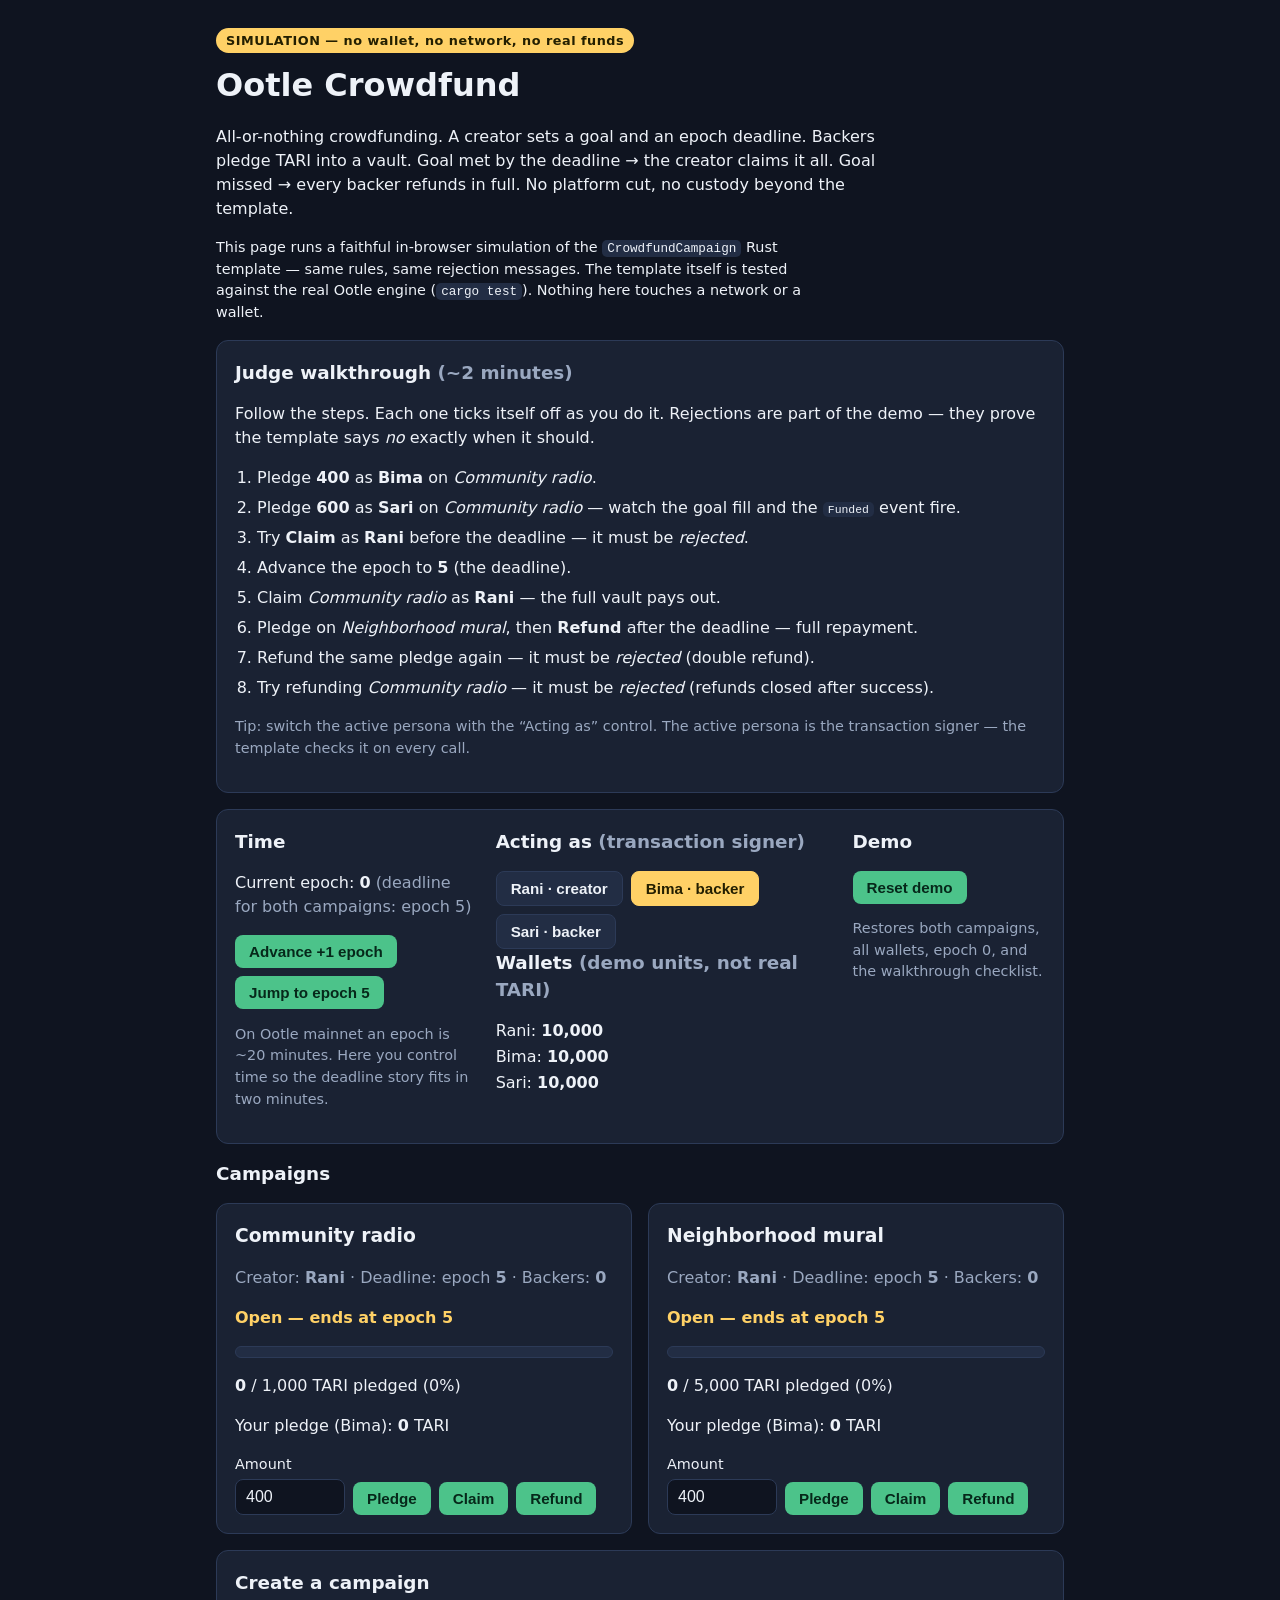
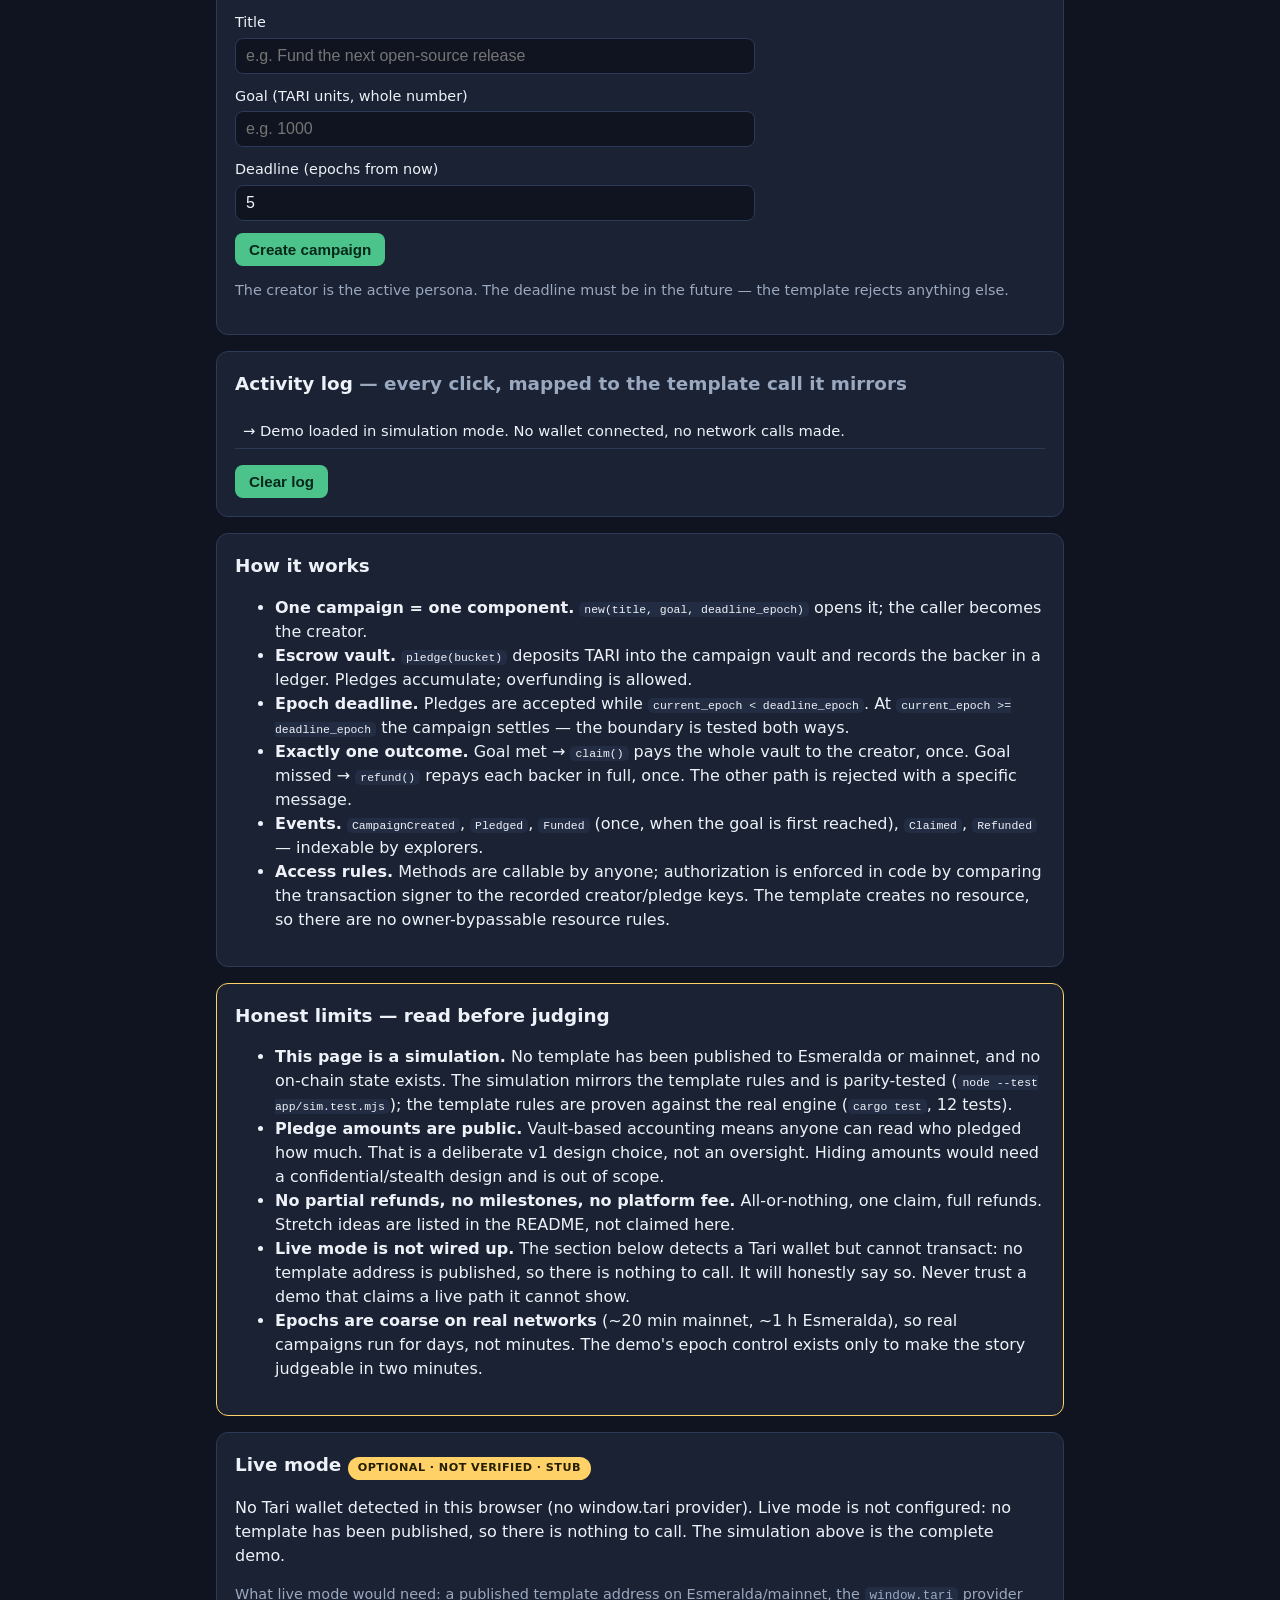
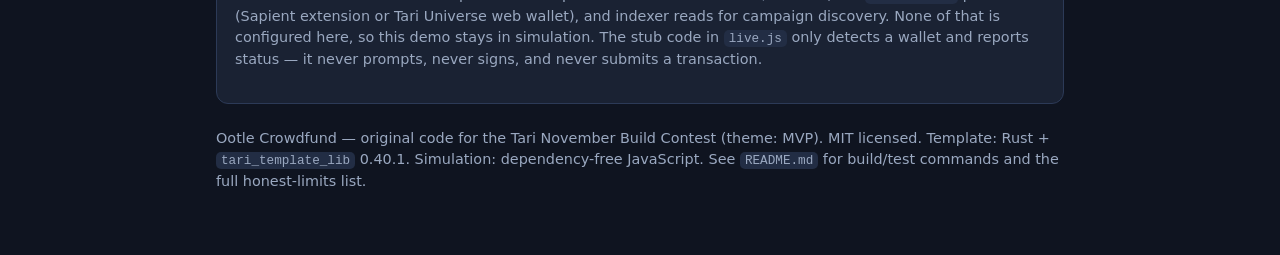
==== index.html @ 09b5f0cf "Frontend: walletless simulation demo with judge walkthrough, parity tests, live stub" ====
<!DOCTYPE html>
<html lang="en">
<head>
<meta charset="utf-8">
<meta name="viewport" content="width=device-width, initial-scale=1">
<title>Ootle Crowdfund — all-or-nothing crowdfunding (simulation demo)</title>
<meta name="description" content="All-or-nothing crowdfunding on Tari Ootle: goal met, the creator claims; goal missed, every backer refunds in full. Walletless browser simulation of the real Rust template.">
<link rel="stylesheet" href="style.css">
</head>
<body>
<header class="hero">
  <p class="badge">SIMULATION — no wallet, no network, no real funds</p>
  <h1>Ootle Crowdfund</h1>
  <p class="lede">All-or-nothing crowdfunding. A creator sets a goal and an epoch deadline.
  Backers pledge TARI into a vault. Goal met by the deadline → the creator claims it all.
  Goal missed → every backer refunds in full. No platform cut, no custody beyond the template.</p>
  <p class="lede small">This page runs a faithful in-browser simulation of the
  <code>CrowdfundCampaign</code> Rust template — same rules, same rejection messages.
  The template itself is tested against the real Ootle engine (<code>cargo test</code>).
  Nothing here touches a network or a wallet.</p>
</header>

<main>
  <section class="card" id="walkthrough">
    <h2>Judge walkthrough <span class="muted">(~2 minutes)</span></h2>
    <p>Follow the steps. Each one ticks itself off as you do it. Rejections are part of the demo —
    they prove the template says <em>no</em> exactly when it should.</p>
    <ol class="steps">
      <li data-step="pledge-bima">Pledge <strong>400</strong> as <strong>Bima</strong> on <em>Community radio</em>.</li>
      <li data-step="pledge-sari">Pledge <strong>600</strong> as <strong>Sari</strong> on <em>Community radio</em> — watch the goal fill and the <code>Funded</code> event fire.</li>
      <li data-step="early-claim">Try <strong>Claim</strong> as <strong>Rani</strong> before the deadline — it must be <em>rejected</em>.</li>
      <li data-step="advance">Advance the epoch to <strong>5</strong> (the deadline).</li>
      <li data-step="claim">Claim <em>Community radio</em> as <strong>Rani</strong> — the full vault pays out.</li>
      <li data-step="refund">Pledge on <em>Neighborhood mural</em>, then <strong>Refund</strong> after the deadline — full repayment.</li>
      <li data-step="double-refund">Refund the same pledge again — it must be <em>rejected</em> (double refund).</li>
      <li data-step="refund-after-success">Try refunding <em>Community radio</em> — it must be <em>rejected</em> (refunds closed after success).</li>
    </ol>
    <p class="muted small">Tip: switch the active persona with the “Acting as” control. The active persona is the transaction signer — the template checks it on every call.</p>
  </section>

  <section class="card controls">
    <div>
      <h2>Time</h2>
      <p>Current epoch: <strong id="epoch-display">0</strong> <span class="muted">(deadline for both campaigns: epoch 5)</span></p>
      <div class="row">
        <button id="epoch-plus-1" type="button">Advance +1 epoch</button>
        <button id="epoch-to-deadline" type="button">Jump to epoch 5</button>
      </div>
      <p class="muted small">On Ootle mainnet an epoch is ~20 minutes. Here you control time so the deadline story fits in two minutes.</p>
    </div>
    <div>
      <h2>Acting as <span class="muted">(transaction signer)</span></h2>
      <div class="row" role="group" aria-label="Active persona">
        <button type="button" class="persona-btn" data-persona="rani">Rani · creator</button>
        <button type="button" class="persona-btn" data-persona="bima">Bima · backer</button>
        <button type="button" class="persona-btn" data-persona="sari">Sari · backer</button>
      </div>
      <h2>Wallets <span class="muted">(demo units, not real TARI)</span></h2>
      <ul class="wallets">
        <li>Rani: <strong id="balance-rani">10,000</strong></li>
        <li>Bima: <strong id="balance-bima">10,000</strong></li>
        <li>Sari: <strong id="balance-sari">10,000</strong></li>
      </ul>
    </div>
    <div>
      <h2>Demo</h2>
      <button id="reset-demo" type="button">Reset demo</button>
      <p class="muted small">Restores both campaigns, all wallets, epoch 0, and the walkthrough checklist.</p>
    </div>
  </section>

  <section>
    <h2>Campaigns</h2>
    <div id="campaigns" class="campaign-grid"></div>
  </section>

  <section class="card">
    <h2>Create a campaign</h2>
    <form id="create-form">
      <label>Title
        <input id="new-title" type="text" maxlength="120" required placeholder="e.g. Fund the next open-source release">
      </label>
      <label>Goal (TARI units, whole number)
        <input id="new-goal" type="text" inputmode="numeric" required placeholder="e.g. 1000">
      </label>
      <label>Deadline (epochs from now)
        <input id="new-deadline" type="number" min="1" max="1000" value="5" required>
      </label>
      <button type="submit">Create campaign</button>
    </form>
    <p class="muted small">The creator is the active persona. The deadline must be in the future — the template rejects anything else.</p>
    <p id="create-error" class="error" role="alert" hidden></p>
  </section>

  <section class="card">
    <h2>Activity log <span class="muted">— every click, mapped to the template call it mirrors</span></h2>
    <ol id="log" class="log" aria-live="polite"></ol>
    <button id="clear-log" type="button">Clear log</button>
  </section>

  <section class="card">
    <h2>How it works</h2>
    <ul>
      <li><strong>One campaign = one component.</strong> <code>new(title, goal, deadline_epoch)</code> opens it; the caller becomes the creator.</li>
      <li><strong>Escrow vault.</strong> <code>pledge(bucket)</code> deposits TARI into the campaign vault and records the backer in a ledger. Pledges accumulate; overfunding is allowed.</li>
      <li><strong>Epoch deadline.</strong> Pledges are accepted while <code>current_epoch &lt; deadline_epoch</code>. At <code>current_epoch &gt;= deadline_epoch</code> the campaign settles — the boundary is tested both ways.</li>
      <li><strong>Exactly one outcome.</strong> Goal met → <code>claim()</code> pays the whole vault to the creator, once. Goal missed → <code>refund()</code> repays each backer in full, once. The other path is rejected with a specific message.</li>
      <li><strong>Events.</strong> <code>CampaignCreated</code>, <code>Pledged</code>, <code>Funded</code> (once, when the goal is first reached), <code>Claimed</code>, <code>Refunded</code> — indexable by explorers.</li>
      <li><strong>Access rules.</strong> Methods are callable by anyone; authorization is enforced in code by comparing the transaction signer to the recorded creator/pledge keys. The template creates no resource, so there are no owner-bypassable resource rules.</li>
    </ul>
  </section>

  <section class="card limits">
    <h2>Honest limits — read before judging</h2>
    <ul>
      <li><strong>This page is a simulation.</strong> No template has been published to Esmeralda or mainnet, and no on-chain state exists. The simulation mirrors the template rules and is parity-tested (<code>node --test app/sim.test.mjs</code>); the template rules are proven against the real engine (<code>cargo test</code>, 12 tests).</li>
      <li><strong>Pledge amounts are public.</strong> Vault-based accounting means anyone can read who pledged how much. That is a deliberate v1 design choice, not an oversight. Hiding amounts would need a confidential/stealth design and is out of scope.</li>
      <li><strong>No partial refunds, no milestones, no platform fee.</strong> All-or-nothing, one claim, full refunds. Stretch ideas are listed in the README, not claimed here.</li>
      <li><strong>Live mode is not wired up.</strong> The section below detects a Tari wallet but cannot transact: no template address is published, so there is nothing to call. It will honestly say so. Never trust a demo that claims a live path it cannot show.</li>
      <li><strong>Epochs are coarse on real networks</strong> (~20 min mainnet, ~1 h Esmeralda), so real campaigns run for days, not minutes. The demo's epoch control exists only to make the story judgeable in two minutes.</li>
    </ul>
  </section>

  <section class="card" id="live">
    <h2>Live mode <span class="badge small">OPTIONAL · NOT VERIFIED · STUB</span></h2>
    <p id="live-status">Checking for a Tari wallet…</p>
    <p class="muted small">What live mode would need: a published template address on Esmeralda/mainnet, the
    <code>window.tari</code> provider (Sapient extension or Tari Universe web wallet), and indexer reads for
    campaign discovery. None of that is configured here, so this demo stays in simulation. The stub code
    in <code>live.js</code> only detects a wallet and reports status — it never prompts, never signs, and
    never submits a transaction.</p>
  </section>

  <footer class="muted small">
    <p>Ootle Crowdfund — original code for the Tari November Build Contest (theme: MVP). MIT licensed.
    Template: Rust + <code>tari_template_lib</code> 0.40.1. Simulation: dependency-free JavaScript.
    See <code>README.md</code> for build/test commands and the full honest-limits list.</p>
  </footer>
</main>

<script type="module" src="app.js"></script>
</body>
</html>
---- style.css ----
:root {
  --bg: #0f1420;
  --card: #1a2233;
  --card-2: #222d44;
  --text: #eef2f8;
  --muted: #9aa8c0;
  --accent: #4cc38a;
  --accent-2: #ffd166;
  --danger: #ef6461;
  --line: #2c3a57;
}

* { box-sizing: border-box; }

body {
  margin: 0;
  font-family: system-ui, -apple-system, "Segoe UI", Roboto, sans-serif;
  background: var(--bg);
  color: var(--text);
  line-height: 1.5;
}

.hero, main { max-width: 880px; margin: 0 auto; padding: 0 16px; }
.hero { padding-top: 28px; }
main { padding-bottom: 48px; }

h1 { margin: 8px 0; font-size: 2rem; }
h2 { margin-top: 0; font-size: 1.15rem; }
h3 { margin: 0 0 4px; }

.badge {
  display: inline-block;
  background: var(--accent-2);
  color: #231f00;
  font-weight: 700;
  font-size: 0.8rem;
  letter-spacing: 0.04em;
  padding: 3px 10px;
  border-radius: 999px;
  margin: 0;
}
.badge.small { font-size: 0.7rem; }

.muted { color: var(--muted); }
.small { font-size: 0.9rem; }
.lede { max-width: 66ch; }

.card {
  background: var(--card);
  border: 1px solid var(--line);
  border-radius: 12px;
  padding: 18px;
  margin: 16px 0;
}

.steps { padding-left: 22px; }
.steps li { margin: 6px 0; }
.steps li.done { text-decoration: line-through; color: var(--accent); }
.steps li.done::marker { content: "✓ "; color: var(--accent); }

.controls {
  display: grid;
  grid-template-columns: 1fr 1.4fr 0.8fr;
  gap: 20px;
}
@media (max-width: 720px) { .controls { grid-template-columns: 1fr; } }

.row { display: flex; flex-wrap: wrap; gap: 8px; align-items: end; }

button {
  background: var(--accent);
  color: #06281a;
  border: none;
  border-radius: 8px;
  padding: 8px 14px;
  font-weight: 700;
  cursor: pointer;
  font-size: 0.95rem;
}
button:hover { filter: brightness(1.08); }
button:focus-visible, input:focus-visible { outline: 2px solid var(--accent-2); outline-offset: 2px; }
.persona-btn { background: var(--card-2); color: var(--text); border: 1px solid var(--line); }
.persona-btn.active { background: var(--accent-2); color: #231f00; border-color: var(--accent-2); }

.wallets { list-style: none; padding: 0; margin: 8px 0 0; }
.wallets li { margin: 2px 0; }

.campaign-grid { display: grid; grid-template-columns: 1fr 1fr; gap: 16px; }
@media (max-width: 720px) { .campaign-grid { grid-template-columns: 1fr; } }
.campaign { margin: 0; }
.campaign .status { font-weight: 700; color: var(--accent-2); }

.progress {
  height: 12px;
  background: var(--card-2);
  border-radius: 999px;
  overflow: hidden;
  border: 1px solid var(--line);
}
.progress-bar { height: 100%; background: var(--accent); }

label { display: grid; gap: 4px; font-size: 0.9rem; }
input {
  background: var(--bg);
  color: var(--text);
  border: 1px solid var(--line);
  border-radius: 8px;
  padding: 8px 10px;
  font-size: 1rem;
}
input.amount { width: 110px; }
#create-form { display: grid; gap: 12px; max-width: 520px; }
#create-form button { justify-self: start; }

.error { color: var(--danger); font-weight: 600; }

.log { list-style: none; padding: 0; max-height: 420px; overflow-y: auto; }
.log li { padding: 6px 8px; border-bottom: 1px solid var(--line); font-size: 0.92rem; overflow-wrap: anywhere; }
.log li.call { color: var(--text); }
.log li.ok { color: var(--accent); }
.log li.reject { color: var(--danger); }

.limits { border-color: var(--accent-2); }
code { background: var(--card-2); padding: 1px 5px; border-radius: 5px; font-size: 0.88em; }
footer { margin-top: 24px; }
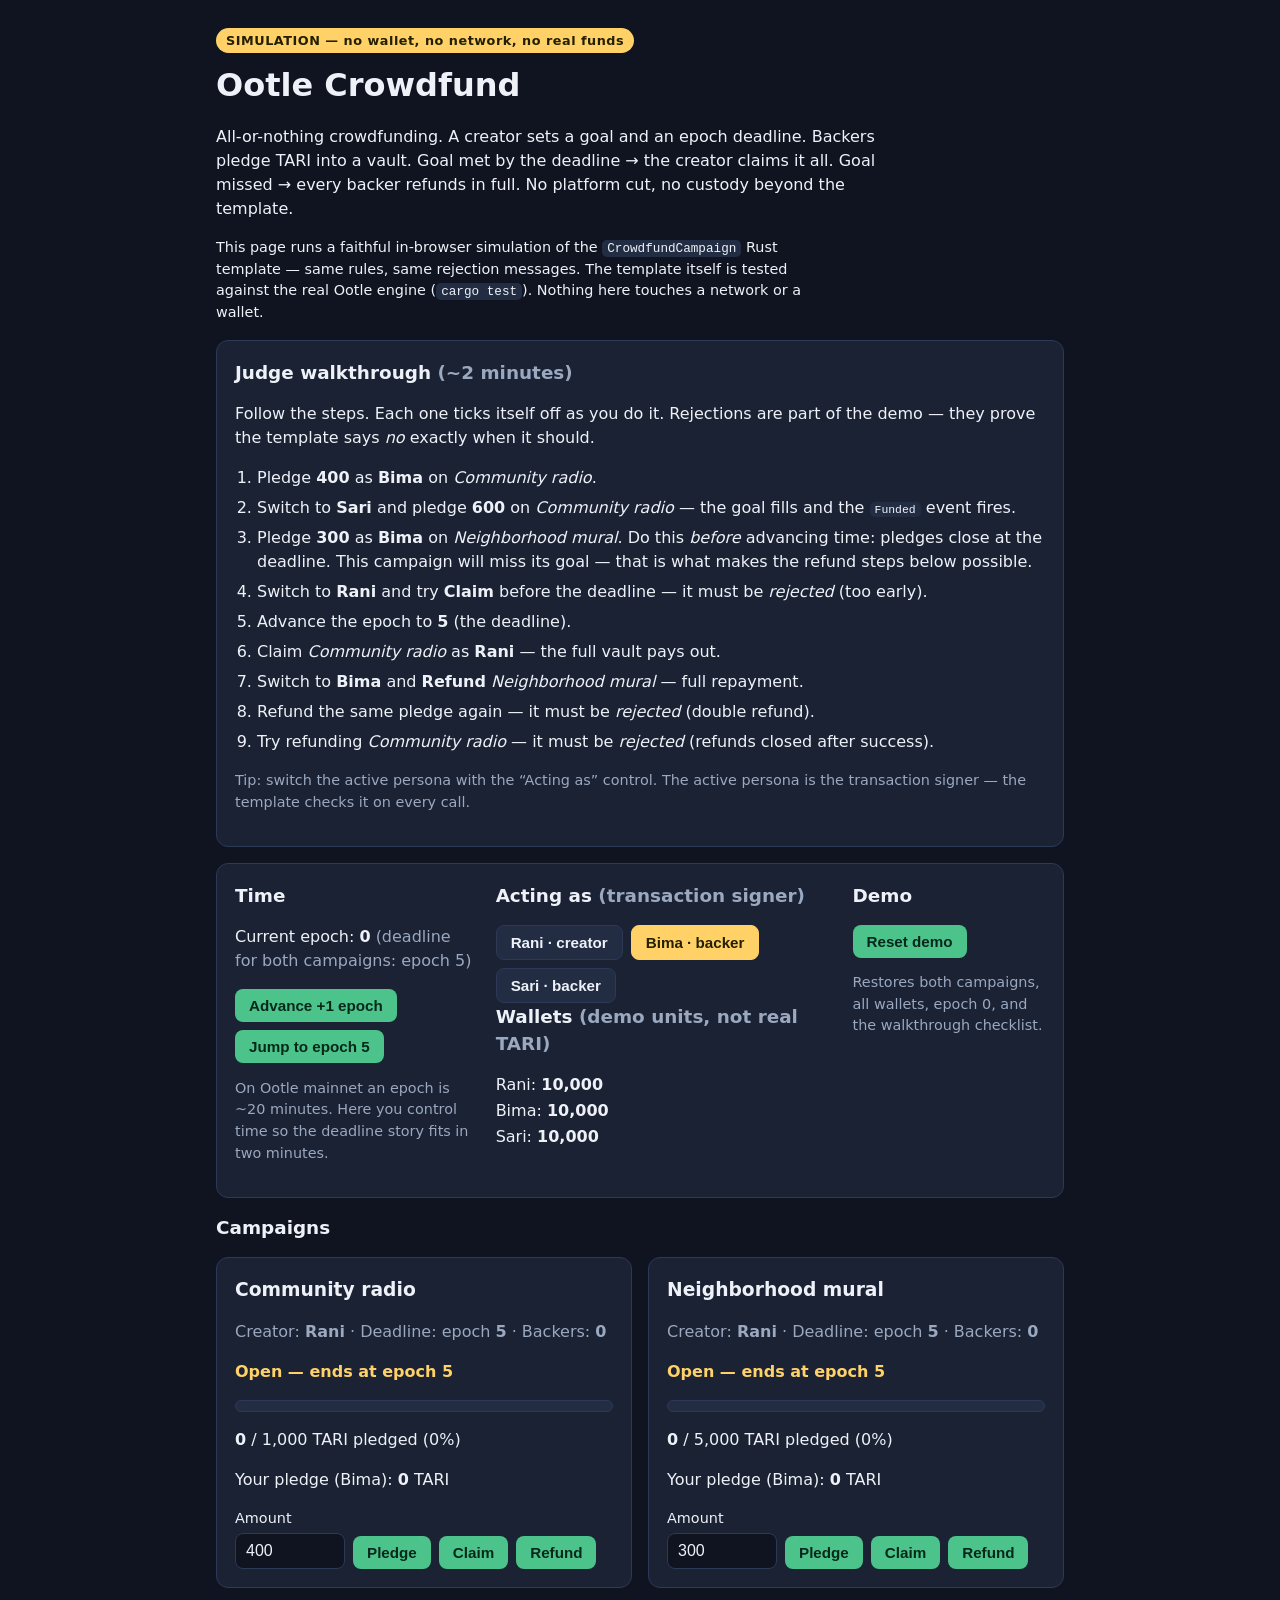
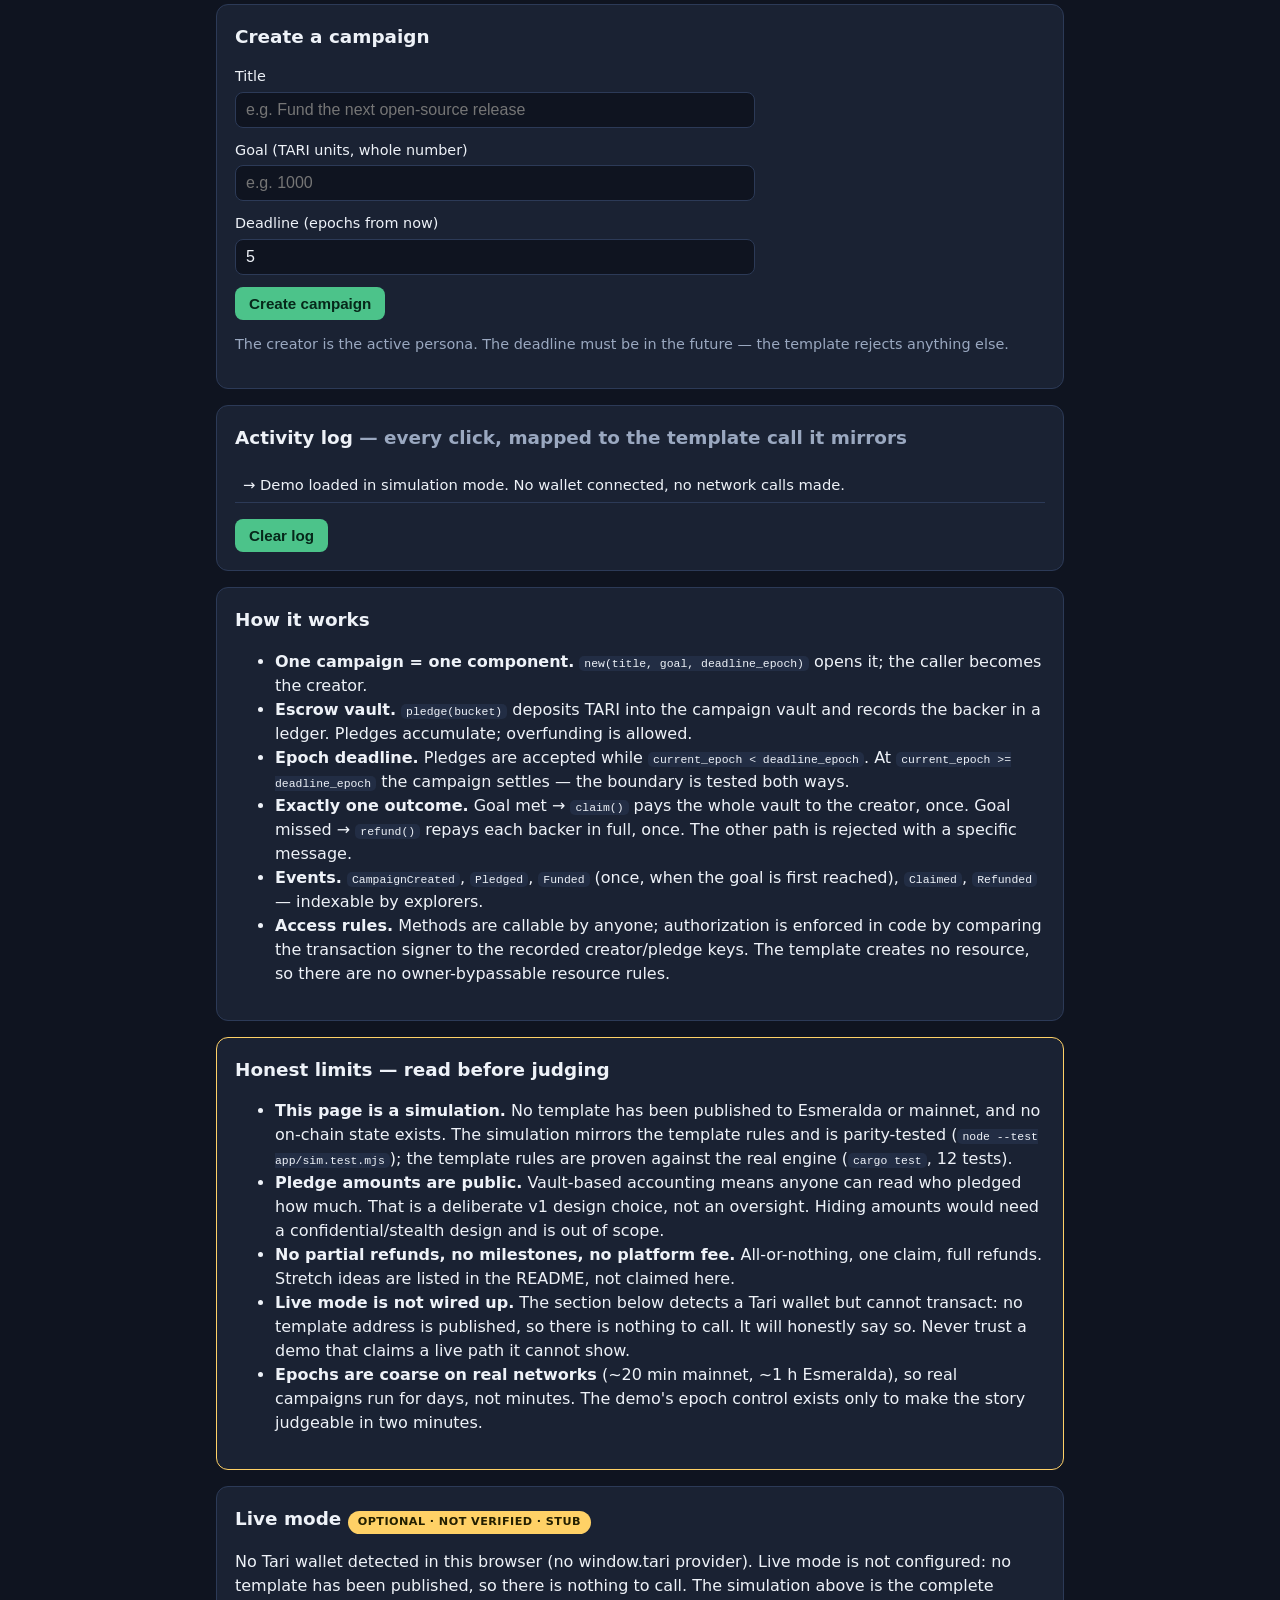
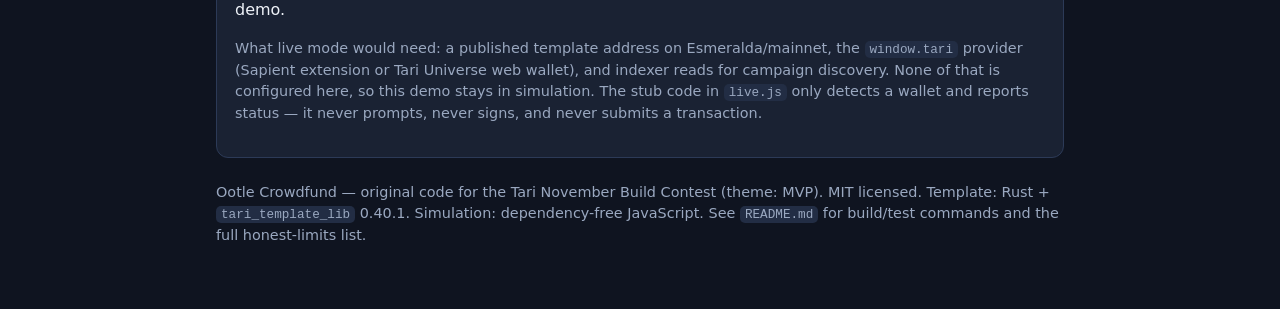
==== commit fdf9f19b: "Demo: fix walkthrough dead end, precise step tracking, no time travel The old step 6 told the judge " ====
--- a/index.html
+++ b/index.html
@@ -5,6 +5,7 @@
 <meta name="viewport" content="width=device-width, initial-scale=1">
 <title>Ootle Crowdfund — all-or-nothing crowdfunding (simulation demo)</title>
 <meta name="description" content="All-or-nothing crowdfunding on Tari Ootle: goal met, the creator claims; goal missed, every backer refunds in full. Walletless browser simulation of the real Rust template.">
+<link rel="icon" href="data:image/svg+xml,%3Csvg xmlns='http://www.w3.org/2000/svg' viewBox='0 0 100 100'%3E%3Crect width='100' height='100' rx='20' fill='%234cc38a'/%3E%3Ctext x='50' y='72' font-size='62' text-anchor='middle' fill='%2306281a' font-family='sans-serif' font-weight='bold'%3EO%3C/text%3E%3C/svg%3E">
 <link rel="stylesheet" href="style.css">
 </head>
 <body>
@@ -27,11 +28,12 @@
     they prove the template says <em>no</em> exactly when it should.</p>
     <ol class="steps">
       <li data-step="pledge-bima">Pledge <strong>400</strong> as <strong>Bima</strong> on <em>Community radio</em>.</li>
-      <li data-step="pledge-sari">Pledge <strong>600</strong> as <strong>Sari</strong> on <em>Community radio</em> — watch the goal fill and the <code>Funded</code> event fire.</li>
-      <li data-step="early-claim">Try <strong>Claim</strong> as <strong>Rani</strong> before the deadline — it must be <em>rejected</em>.</li>
+      <li data-step="pledge-sari">Switch to <strong>Sari</strong> and pledge <strong>600</strong> on <em>Community radio</em> — the goal fills and the <code>Funded</code> event fires.</li>
+      <li data-step="pledge-mural">Pledge <strong>300</strong> as <strong>Bima</strong> on <em>Neighborhood mural</em>. Do this <em>before</em> advancing time: pledges close at the deadline. This campaign will miss its goal — that is what makes the refund steps below possible.</li>
+      <li data-step="early-claim">Switch to <strong>Rani</strong> and try <strong>Claim</strong> before the deadline — it must be <em>rejected</em> (too early).</li>
       <li data-step="advance">Advance the epoch to <strong>5</strong> (the deadline).</li>
       <li data-step="claim">Claim <em>Community radio</em> as <strong>Rani</strong> — the full vault pays out.</li>
-      <li data-step="refund">Pledge on <em>Neighborhood mural</em>, then <strong>Refund</strong> after the deadline — full repayment.</li>
+      <li data-step="refund">Switch to <strong>Bima</strong> and <strong>Refund</strong> <em>Neighborhood mural</em> — full repayment.</li>
       <li data-step="double-refund">Refund the same pledge again — it must be <em>rejected</em> (double refund).</li>
       <li data-step="refund-after-success">Try refunding <em>Community radio</em> — it must be <em>rejected</em> (refunds closed after success).</li>
     </ol>
--- a/style.css
+++ b/style.css
@@ -78,6 +78,7 @@
   font-size: 0.95rem;
 }
 button:hover { filter: brightness(1.08); }
+button:disabled { background: var(--card-2); color: var(--muted); border: 1px solid var(--line); cursor: not-allowed; filter: none; }
 button:focus-visible, input:focus-visible { outline: 2px solid var(--accent-2); outline-offset: 2px; }
 .persona-btn { background: var(--card-2); color: var(--text); border: 1px solid var(--line); }
 .persona-btn.active { background: var(--accent-2); color: #231f00; border-color: var(--accent-2); }
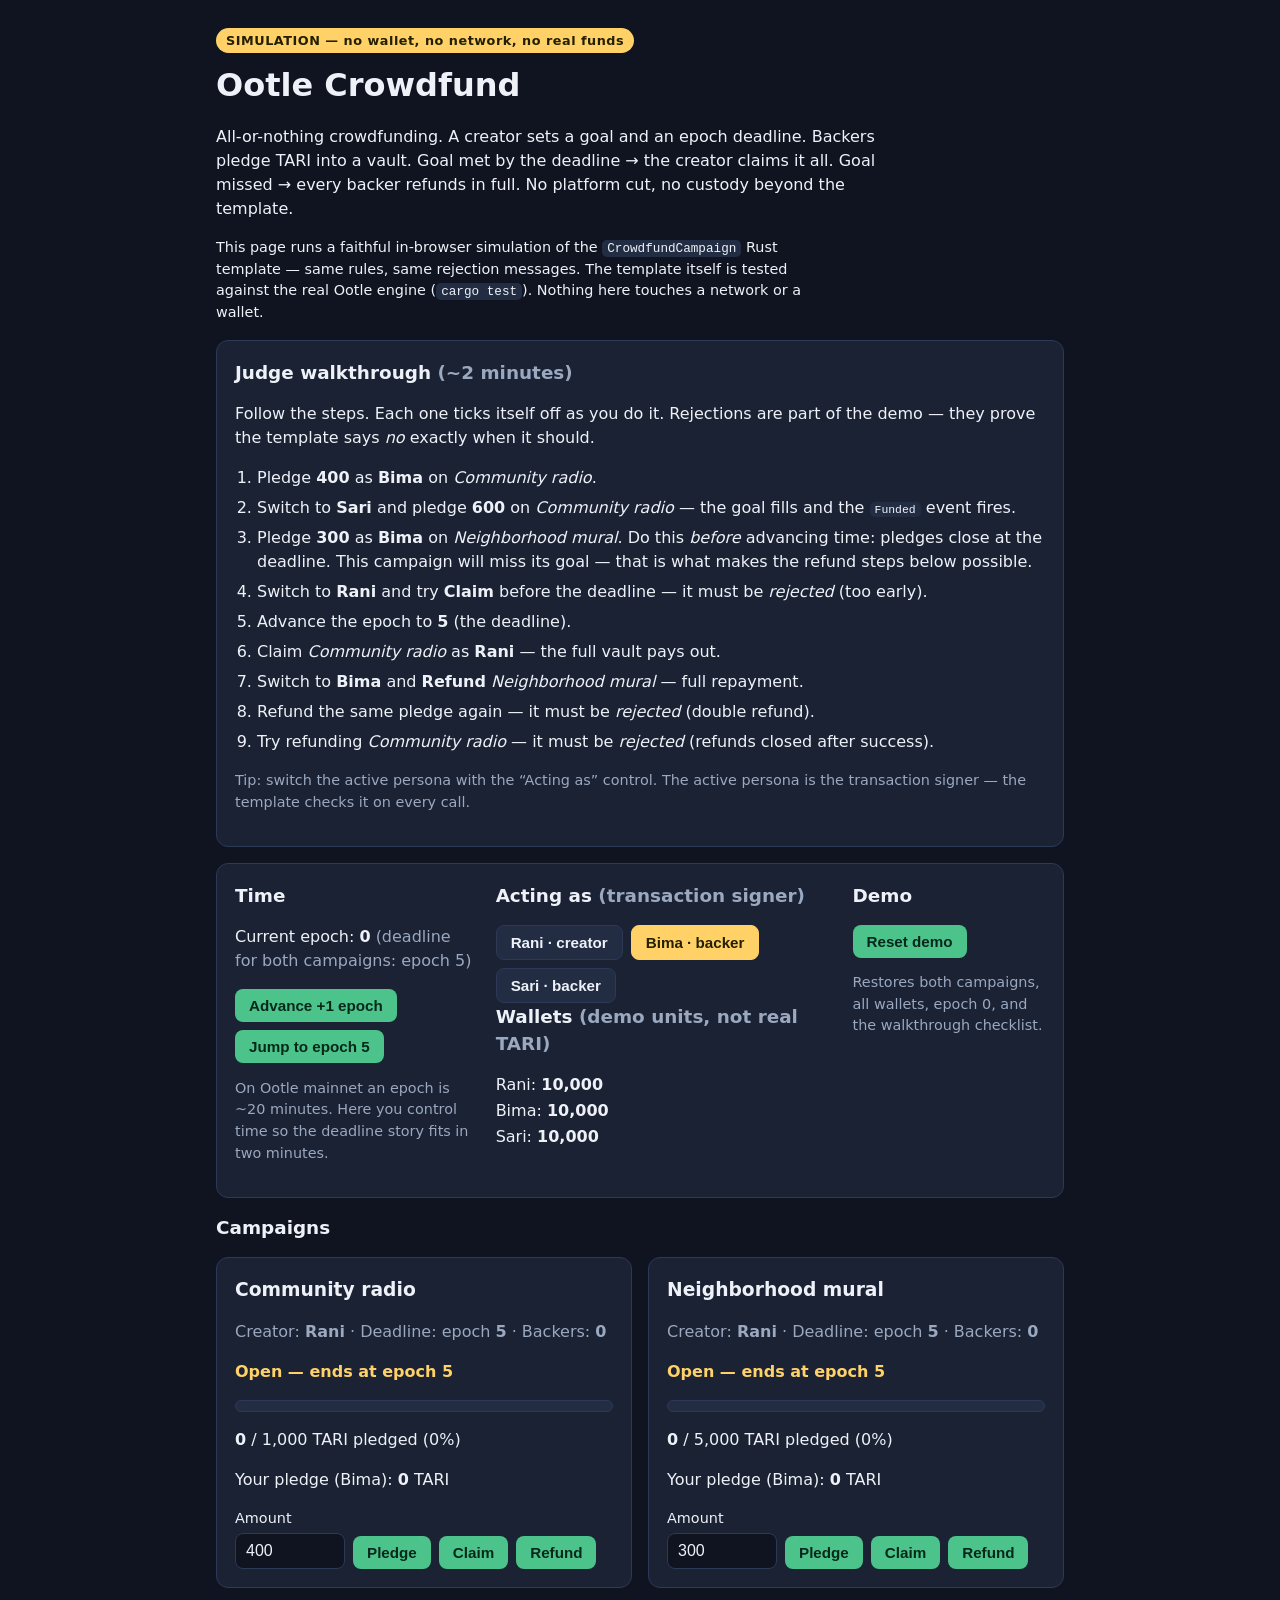
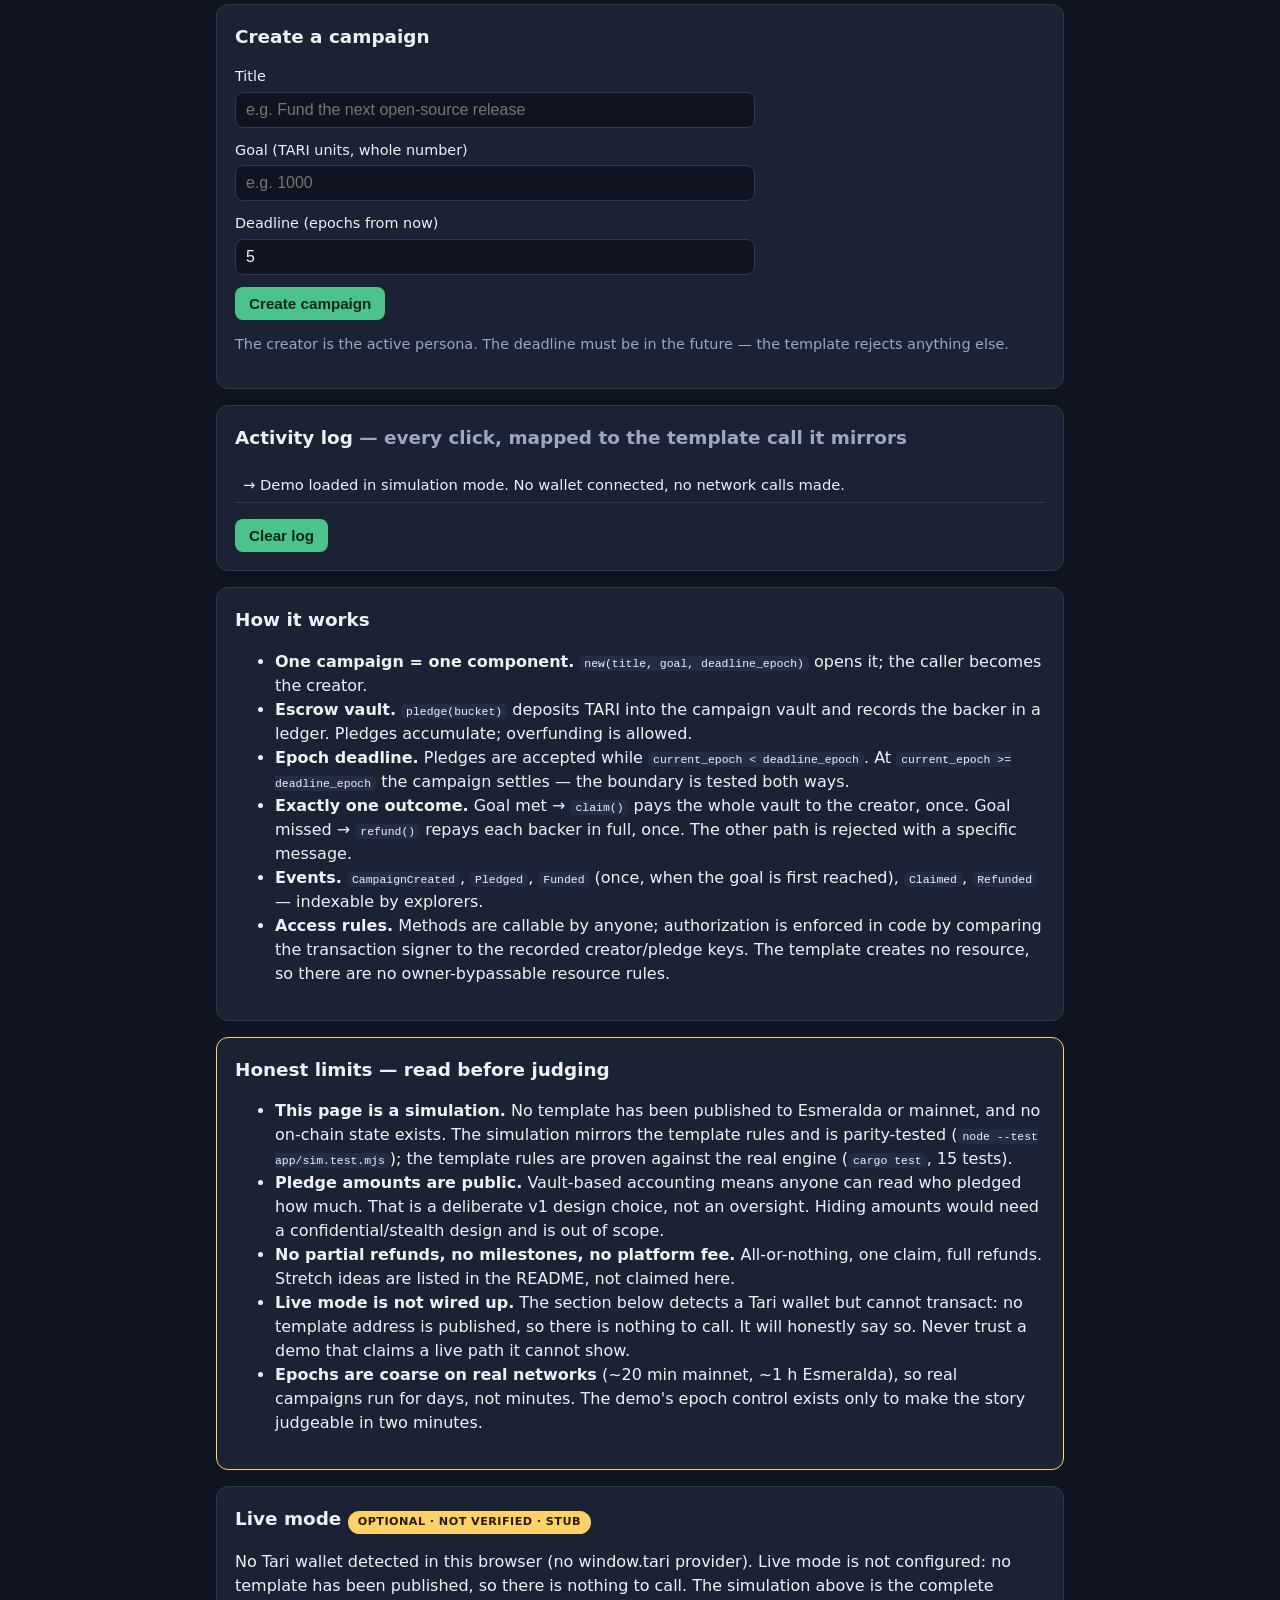
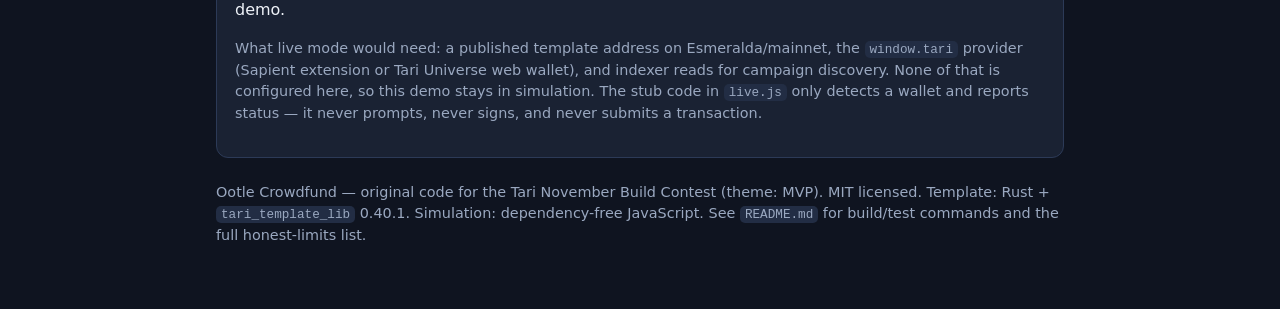
==== commit b92d75eb: "Docs: final state - 15 engine tests, 9-step walkthrough, no untested asserts README, SUBMISSION.md, " ====
--- a/index.html
+++ b/index.html
@@ -115,7 +115,7 @@
   <section class="card limits">
     <h2>Honest limits — read before judging</h2>
     <ul>
-      <li><strong>This page is a simulation.</strong> No template has been published to Esmeralda or mainnet, and no on-chain state exists. The simulation mirrors the template rules and is parity-tested (<code>node --test app/sim.test.mjs</code>); the template rules are proven against the real engine (<code>cargo test</code>, 12 tests).</li>
+      <li><strong>This page is a simulation.</strong> No template has been published to Esmeralda or mainnet, and no on-chain state exists. The simulation mirrors the template rules and is parity-tested (<code>node --test app/sim.test.mjs</code>); the template rules are proven against the real engine (<code>cargo test</code>, 15 tests).</li>
       <li><strong>Pledge amounts are public.</strong> Vault-based accounting means anyone can read who pledged how much. That is a deliberate v1 design choice, not an oversight. Hiding amounts would need a confidential/stealth design and is out of scope.</li>
       <li><strong>No partial refunds, no milestones, no platform fee.</strong> All-or-nothing, one claim, full refunds. Stretch ideas are listed in the README, not claimed here.</li>
       <li><strong>Live mode is not wired up.</strong> The section below detects a Tari wallet but cannot transact: no template address is published, so there is nothing to call. It will honestly say so. Never trust a demo that claims a live path it cannot show.</li>
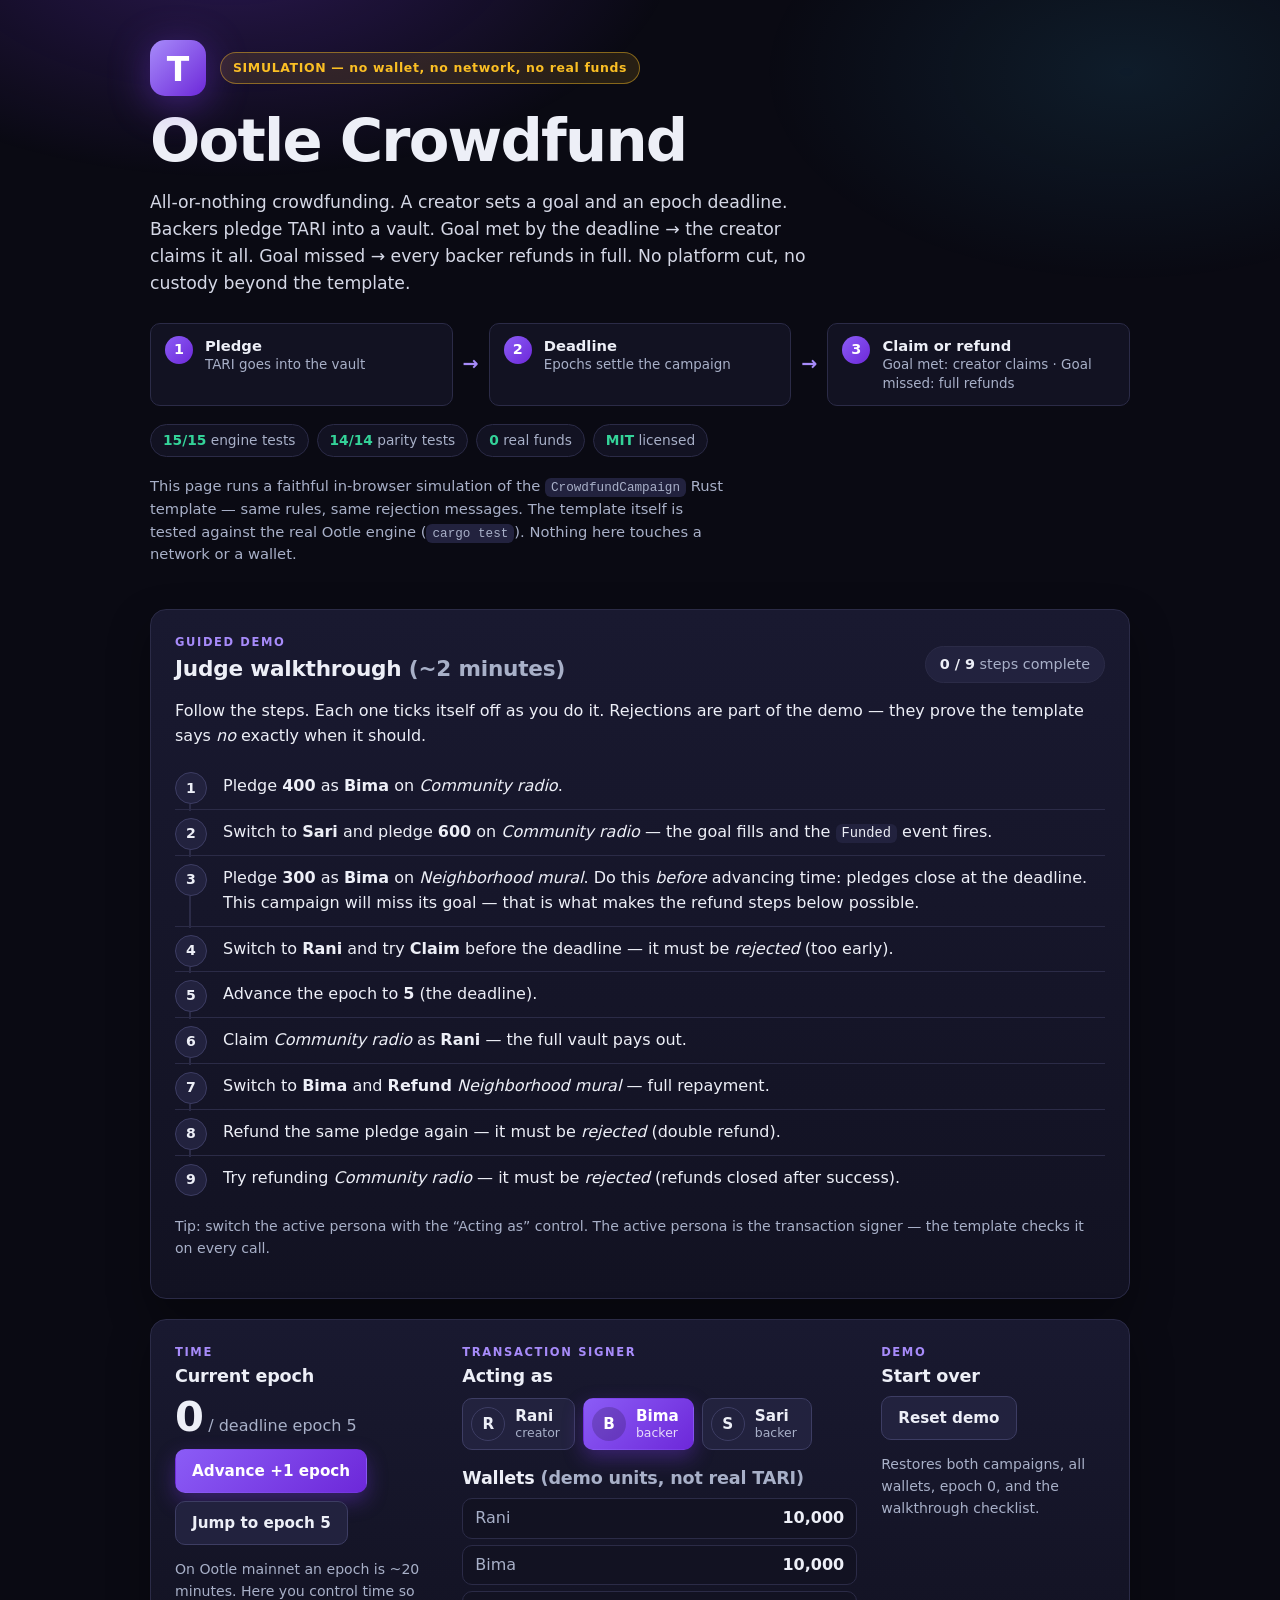
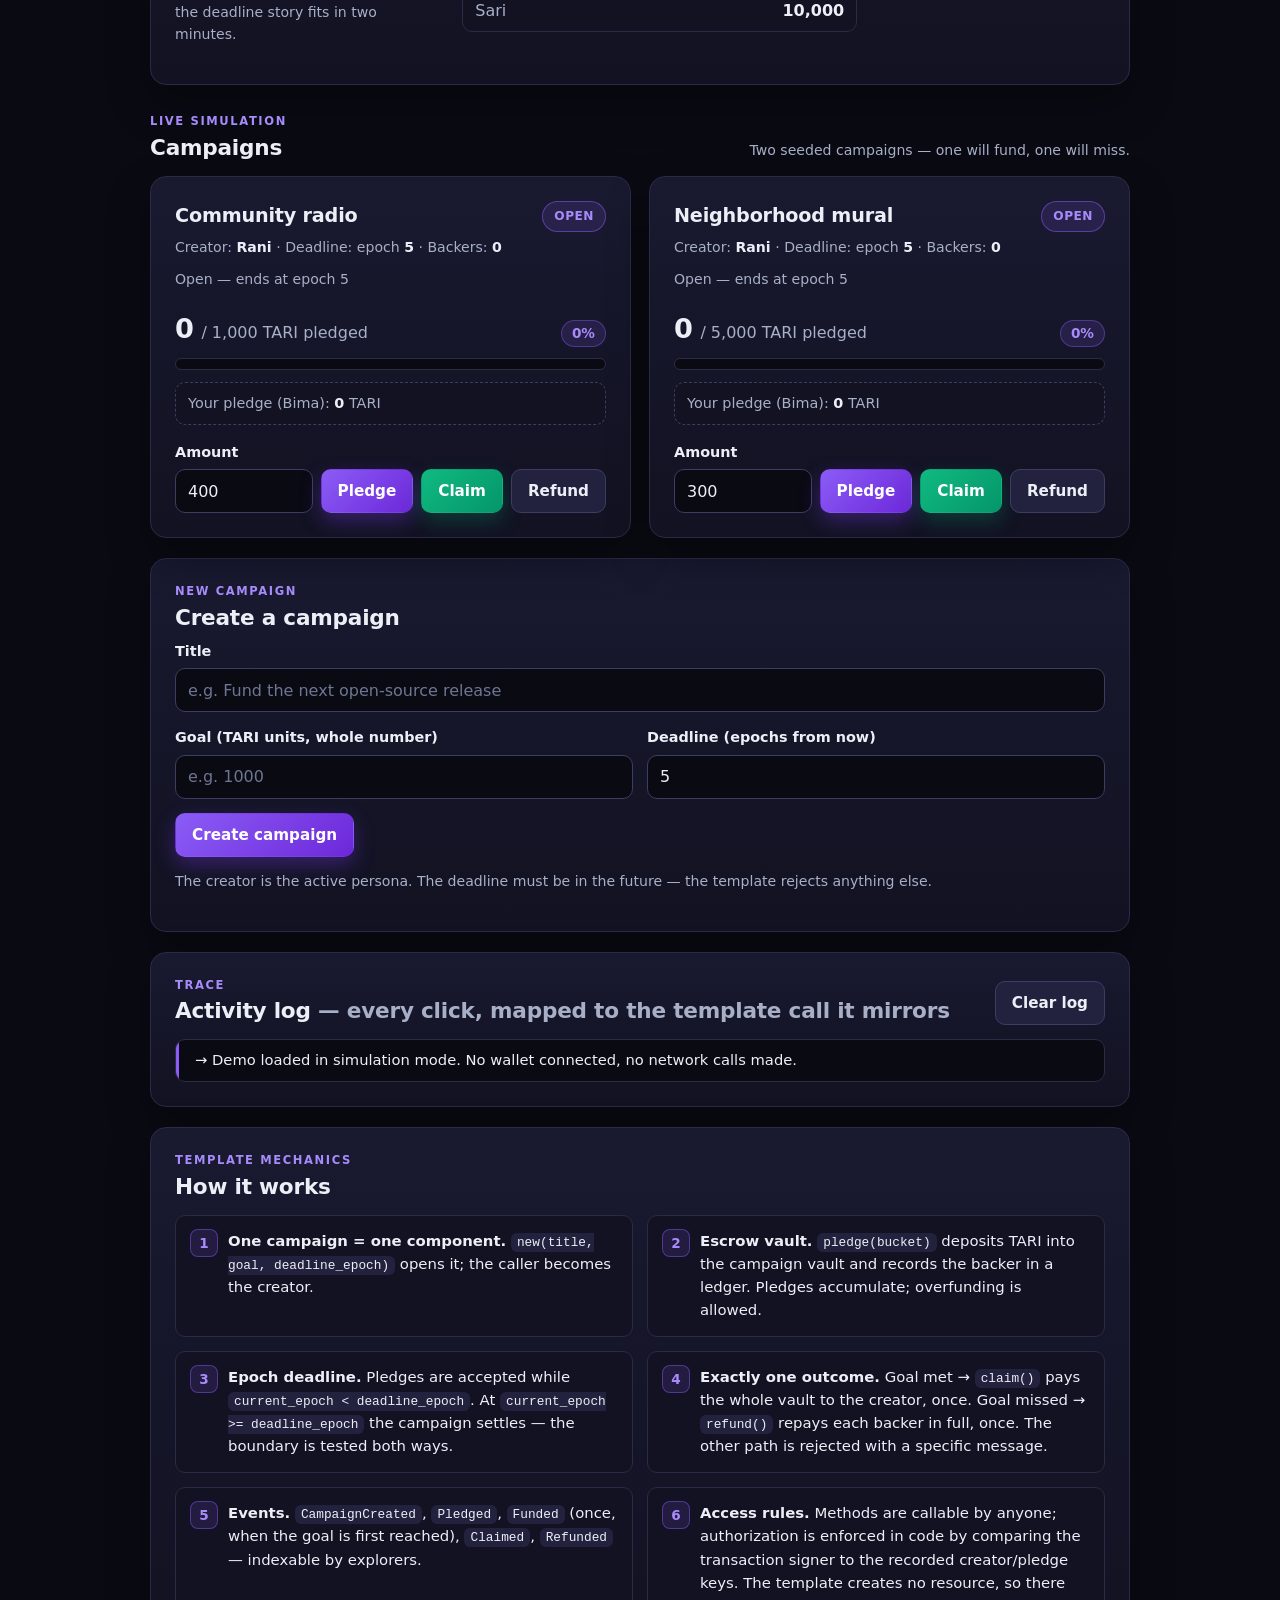
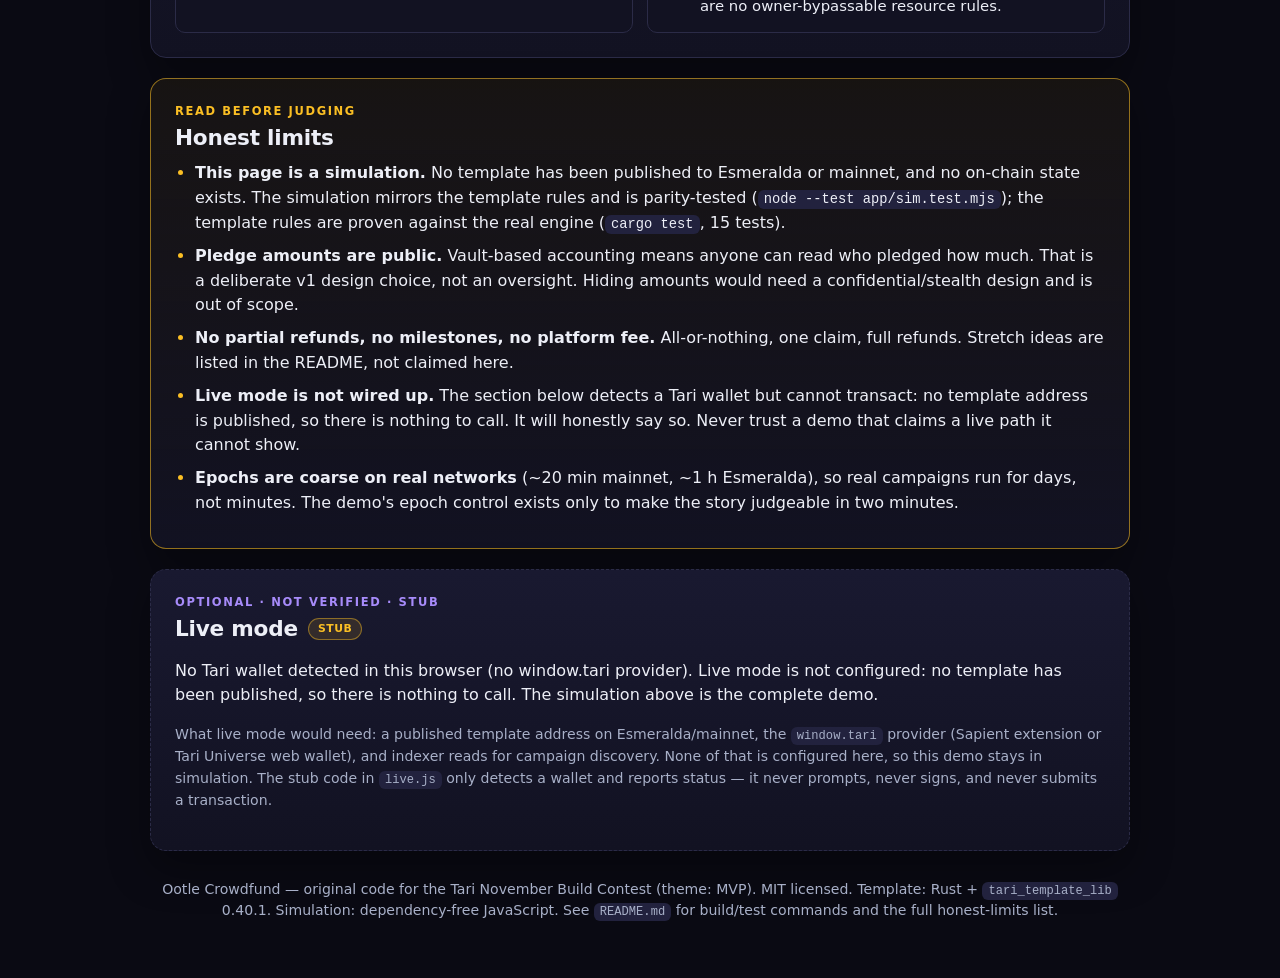
==== commit 8ffafc4a: "Demo: full UI/UX redesign, same rules and copy Tari-violet dark identity, visual hierarchy, campaign" ====
--- a/index.html
+++ b/index.html
@@ -5,16 +5,52 @@
 <meta name="viewport" content="width=device-width, initial-scale=1">
 <title>Ootle Crowdfund — all-or-nothing crowdfunding (simulation demo)</title>
 <meta name="description" content="All-or-nothing crowdfunding on Tari Ootle: goal met, the creator claims; goal missed, every backer refunds in full. Walletless browser simulation of the real Rust template.">
-<link rel="icon" href="data:image/svg+xml,%3Csvg xmlns='http://www.w3.org/2000/svg' viewBox='0 0 100 100'%3E%3Crect width='100' height='100' rx='20' fill='%234cc38a'/%3E%3Ctext x='50' y='72' font-size='62' text-anchor='middle' fill='%2306281a' font-family='sans-serif' font-weight='bold'%3EO%3C/text%3E%3C/svg%3E">
+<link rel="icon" href="data:image/svg+xml,%3Csvg xmlns='http://www.w3.org/2000/svg' viewBox='0 0 100 100'%3E%3Cdefs%3E%3ClinearGradient id='g' x1='0' y1='0' x2='1' y2='1'%3E%3Cstop offset='0' stop-color='%238b5cf6'/%3E%3Cstop offset='1' stop-color='%236d28d9'/%3E%3C/linearGradient%3E%3C/defs%3E%3Crect width='100' height='100' rx='24' fill='url(%23g)'/%3E%3Ctext x='50' y='74' font-size='60' text-anchor='middle' fill='white' font-family='sans-serif' font-weight='800'%3ET%3C/text%3E%3C/svg%3E">
 <link rel="stylesheet" href="style.css">
 </head>
 <body>
 <header class="hero">
-  <p class="badge">SIMULATION — no wallet, no network, no real funds</p>
+  <div class="hero-top">
+    <div class="logo" aria-hidden="true">
+      <svg viewBox="0 0 56 56" width="56" height="56">
+        <defs>
+          <linearGradient id="logo-g" x1="0" y1="0" x2="1" y2="1">
+            <stop offset="0" stop-color="#a78bfa"/>
+            <stop offset="1" stop-color="#6d28d9"/>
+          </linearGradient>
+        </defs>
+        <rect width="56" height="56" rx="15" fill="url(#logo-g)"/>
+        <text x="28" y="41" font-size="33" text-anchor="middle" fill="#fff" font-family="system-ui, sans-serif" font-weight="800">T</text>
+      </svg>
+    </div>
+    <p class="badge">SIMULATION — no wallet, no network, no real funds</p>
+  </div>
   <h1>Ootle Crowdfund</h1>
   <p class="lede">All-or-nothing crowdfunding. A creator sets a goal and an epoch deadline.
   Backers pledge TARI into a vault. Goal met by the deadline → the creator claims it all.
   Goal missed → every backer refunds in full. No platform cut, no custody beyond the template.</p>
+  <div class="flow" aria-label="How a campaign settles">
+    <div class="flow-node">
+      <span class="flow-num">1</span>
+      <p><strong>Pledge</strong><span>TARI goes into the vault</span></p>
+    </div>
+    <span class="flow-arrow" aria-hidden="true">→</span>
+    <div class="flow-node">
+      <span class="flow-num">2</span>
+      <p><strong>Deadline</strong><span>Epochs settle the campaign</span></p>
+    </div>
+    <span class="flow-arrow" aria-hidden="true">→</span>
+    <div class="flow-node">
+      <span class="flow-num">3</span>
+      <p><strong>Claim or refund</strong><span>Goal met: creator claims · Goal missed: full refunds</span></p>
+    </div>
+  </div>
+  <ul class="chips" aria-label="Verification status">
+    <li><strong>15/15</strong> engine tests</li>
+    <li><strong>14/14</strong> parity tests</li>
+    <li><strong>0</strong> real funds</li>
+    <li><strong>MIT</strong> licensed</li>
+  </ul>
   <p class="lede small">This page runs a faithful in-browser simulation of the
   <code>CrowdfundCampaign</code> Rust template — same rules, same rejection messages.
   The template itself is tested against the real Ootle engine (<code>cargo test</code>).
@@ -22,8 +58,14 @@
 </header>
 
 <main>
-  <section class="card" id="walkthrough">
-    <h2>Judge walkthrough <span class="muted">(~2 minutes)</span></h2>
+  <section class="card walkthrough" id="walkthrough">
+    <div class="section-head">
+      <div>
+        <p class="eyebrow">Guided demo</p>
+        <h2>Judge walkthrough <span class="muted">(~2 minutes)</span></h2>
+      </div>
+      <p class="steps-progress"><span id="walkthrough-count">0 / 9</span> steps complete</p>
+    </div>
     <p>Follow the steps. Each one ticks itself off as you do it. Rejections are part of the demo —
     they prove the template says <em>no</em> exactly when it should.</p>
     <ol class="steps">
@@ -41,45 +83,55 @@
   </section>
 
   <section class="card controls">
-    <div>
-      <h2>Time</h2>
-      <p>Current epoch: <strong id="epoch-display">0</strong> <span class="muted">(deadline for both campaigns: epoch 5)</span></p>
+    <div class="panel">
+      <p class="eyebrow">Time</p>
+      <h2>Current epoch</h2>
+      <p class="epoch-big"><strong id="epoch-display">0</strong><span class="muted"> / deadline epoch 5</span></p>
       <div class="row">
-        <button id="epoch-plus-1" type="button">Advance +1 epoch</button>
+        <button id="epoch-plus-1" type="button" class="btn-primary">Advance +1 epoch</button>
         <button id="epoch-to-deadline" type="button">Jump to epoch 5</button>
       </div>
       <p class="muted small">On Ootle mainnet an epoch is ~20 minutes. Here you control time so the deadline story fits in two minutes.</p>
     </div>
-    <div>
-      <h2>Acting as <span class="muted">(transaction signer)</span></h2>
-      <div class="row" role="group" aria-label="Active persona">
-        <button type="button" class="persona-btn" data-persona="rani">Rani · creator</button>
-        <button type="button" class="persona-btn" data-persona="bima">Bima · backer</button>
-        <button type="button" class="persona-btn" data-persona="sari">Sari · backer</button>
-      </div>
-      <h2>Wallets <span class="muted">(demo units, not real TARI)</span></h2>
+    <div class="panel">
+      <p class="eyebrow">Transaction signer</p>
+      <h2>Acting as</h2>
+      <div class="row persona-row" role="group" aria-label="Active persona">
+        <button type="button" class="persona-btn" data-persona="rani"><span class="avatar" aria-hidden="true">R</span><span class="persona-label">Rani<small>creator</small></span></button>
+        <button type="button" class="persona-btn" data-persona="bima"><span class="avatar" aria-hidden="true">B</span><span class="persona-label">Bima<small>backer</small></span></button>
+        <button type="button" class="persona-btn" data-persona="sari"><span class="avatar" aria-hidden="true">S</span><span class="persona-label">Sari<small>backer</small></span></button>
+      </div>
+      <h2 class="wallets-title">Wallets <span class="muted">(demo units, not real TARI)</span></h2>
       <ul class="wallets">
-        <li>Rani: <strong id="balance-rani">10,000</strong></li>
-        <li>Bima: <strong id="balance-bima">10,000</strong></li>
-        <li>Sari: <strong id="balance-sari">10,000</strong></li>
+        <li><span class="wallet-name">Rani</span><strong id="balance-rani">10,000</strong></li>
+        <li><span class="wallet-name">Bima</span><strong id="balance-bima">10,000</strong></li>
+        <li><span class="wallet-name">Sari</span><strong id="balance-sari">10,000</strong></li>
       </ul>
     </div>
-    <div>
-      <h2>Demo</h2>
+    <div class="panel">
+      <p class="eyebrow">Demo</p>
+      <h2>Start over</h2>
       <button id="reset-demo" type="button">Reset demo</button>
       <p class="muted small">Restores both campaigns, all wallets, epoch 0, and the walkthrough checklist.</p>
     </div>
   </section>
 
-  <section>
-    <h2>Campaigns</h2>
+  <section class="campaigns-section">
+    <div class="section-head">
+      <div>
+        <p class="eyebrow">Live simulation</p>
+        <h2>Campaigns</h2>
+      </div>
+      <p class="muted small">Two seeded campaigns — one will fund, one will miss.</p>
+    </div>
     <div id="campaigns" class="campaign-grid"></div>
   </section>
 
   <section class="card">
+    <p class="eyebrow">New campaign</p>
     <h2>Create a campaign</h2>
     <form id="create-form">
-      <label>Title
+      <label class="field-wide">Title
         <input id="new-title" type="text" maxlength="120" required placeholder="e.g. Fund the next open-source release">
       </label>
       <label>Goal (TARI units, whole number)
@@ -88,21 +140,27 @@
       <label>Deadline (epochs from now)
         <input id="new-deadline" type="number" min="1" max="1000" value="5" required>
       </label>
-      <button type="submit">Create campaign</button>
+      <button type="submit" class="btn-primary">Create campaign</button>
     </form>
     <p class="muted small">The creator is the active persona. The deadline must be in the future — the template rejects anything else.</p>
     <p id="create-error" class="error" role="alert" hidden></p>
   </section>
 
   <section class="card">
-    <h2>Activity log <span class="muted">— every click, mapped to the template call it mirrors</span></h2>
+    <div class="section-head">
+      <div>
+        <p class="eyebrow">Trace</p>
+        <h2>Activity log <span class="muted">— every click, mapped to the template call it mirrors</span></h2>
+      </div>
+      <button id="clear-log" type="button">Clear log</button>
+    </div>
     <ol id="log" class="log" aria-live="polite"></ol>
-    <button id="clear-log" type="button">Clear log</button>
   </section>
 
   <section class="card">
+    <p class="eyebrow">Template mechanics</p>
     <h2>How it works</h2>
-    <ul>
+    <ul class="features">
       <li><strong>One campaign = one component.</strong> <code>new(title, goal, deadline_epoch)</code> opens it; the caller becomes the creator.</li>
       <li><strong>Escrow vault.</strong> <code>pledge(bucket)</code> deposits TARI into the campaign vault and records the backer in a ledger. Pledges accumulate; overfunding is allowed.</li>
       <li><strong>Epoch deadline.</strong> Pledges are accepted while <code>current_epoch &lt; deadline_epoch</code>. At <code>current_epoch &gt;= deadline_epoch</code> the campaign settles — the boundary is tested both ways.</li>
@@ -113,7 +171,8 @@
   </section>
 
   <section class="card limits">
-    <h2>Honest limits — read before judging</h2>
+    <p class="eyebrow eyebrow-amber">Read before judging</p>
+    <h2>Honest limits</h2>
     <ul>
       <li><strong>This page is a simulation.</strong> No template has been published to Esmeralda or mainnet, and no on-chain state exists. The simulation mirrors the template rules and is parity-tested (<code>node --test app/sim.test.mjs</code>); the template rules are proven against the real engine (<code>cargo test</code>, 15 tests).</li>
       <li><strong>Pledge amounts are public.</strong> Vault-based accounting means anyone can read who pledged how much. That is a deliberate v1 design choice, not an oversight. Hiding amounts would need a confidential/stealth design and is out of scope.</li>
@@ -123,8 +182,9 @@
     </ul>
   </section>
 
-  <section class="card" id="live">
-    <h2>Live mode <span class="badge small">OPTIONAL · NOT VERIFIED · STUB</span></h2>
+  <section class="card live" id="live">
+    <p class="eyebrow">Optional · not verified · stub</p>
+    <h2>Live mode <span class="badge small">STUB</span></h2>
     <p id="live-status">Checking for a Tari wallet…</p>
     <p class="muted small">What live mode would need: a published template address on Esmeralda/mainnet, the
     <code>window.tari</code> provider (Sapient extension or Tari Universe web wallet), and indexer reads for
--- a/style.css
+++ b/style.css
@@ -1,126 +1,582 @@
+/* Ootle Crowdfund demo — visual layer.
+ *
+ * Dark, Tari-violet identity. No external assets: system font stack,
+ * CSS gradients, and inline SVG only, so the page works fully offline.
+ * All class/id hooks used by app.js are preserved; this file only
+ * changes how things look, never what they do. */
+
 :root {
-  --bg: #0f1420;
-  --card: #1a2233;
-  --card-2: #222d44;
-  --text: #eef2f8;
-  --muted: #9aa8c0;
-  --accent: #4cc38a;
-  --accent-2: #ffd166;
-  --danger: #ef6461;
-  --line: #2c3a57;
+  --bg: #0a0a13;
+  --surface: #121222;
+  --surface-2: #191930;
+  --surface-3: #22223e;
+  --text: #edeff7;
+  --muted: #a8b0c8;
+  --line: #2b2b47;
+  --line-bright: #3d3d63;
+  --violet: #8b5cf6;
+  --violet-bright: #a78bfa;
+  --violet-deep: #6d28d9;
+  --violet-soft: rgba(139, 92, 246, 0.14);
+  --green: #34d399;
+  --green-deep: #059669;
+  --green-soft: rgba(52, 211, 153, 0.12);
+  --amber: #fbbf24;
+  --amber-soft: rgba(251, 191, 36, 0.12);
+  --red: #f87171;
+  --red-soft: rgba(248, 113, 113, 0.12);
+  --radius: 16px;
+  --radius-sm: 10px;
+  --shadow: 0 18px 40px rgba(0, 0, 0, 0.35);
+  --font: system-ui, -apple-system, "Segoe UI", Roboto, "Helvetica Neue", Arial, sans-serif;
+  --mono: ui-monospace, "SF Mono", "Cascadia Mono", Menlo, Consolas, monospace;
 }
 
 * { box-sizing: border-box; }
+
+html { scroll-behavior: smooth; }
 
 body {
   margin: 0;
-  font-family: system-ui, -apple-system, "Segoe UI", Roboto, sans-serif;
+  font-family: var(--font);
   background: var(--bg);
   color: var(--text);
-  line-height: 1.5;
-}
-
-.hero, main { max-width: 880px; margin: 0 auto; padding: 0 16px; }
-.hero { padding-top: 28px; }
-main { padding-bottom: 48px; }
-
-h1 { margin: 8px 0; font-size: 2rem; }
-h2 { margin-top: 0; font-size: 1.15rem; }
-h3 { margin: 0 0 4px; }
+  line-height: 1.55;
+  -webkit-font-smoothing: antialiased;
+}
+
+/* Ambient violet glow behind the hero — purely decorative. */
+body::before {
+  content: "";
+  position: fixed;
+  inset: 0;
+  z-index: -1;
+  pointer-events: none;
+  background:
+    radial-gradient(640px 340px at 18% -60px, rgba(124, 58, 237, 0.28), transparent 70%),
+    radial-gradient(520px 300px at 88% 8%, rgba(56, 189, 248, 0.10), transparent 70%);
+}
+
+.hero, main { max-width: 1020px; margin: 0 auto; padding: 0 20px; }
+.hero { padding-top: 40px; padding-bottom: 8px; }
+main { padding-bottom: 56px; }
+
+/* ---------- Typography ---------- */
+
+h1 {
+  margin: 14px 0 10px;
+  font-size: clamp(2.5rem, 6vw, 3.7rem);
+  line-height: 1.05;
+  letter-spacing: -0.03em;
+  font-weight: 800;
+}
+h2 { margin: 0 0 8px; font-size: 1.35rem; letter-spacing: -0.01em; line-height: 1.25; }
+h3 { margin: 0; font-size: 1.2rem; letter-spacing: -0.01em; }
+
+.eyebrow {
+  margin: 0 0 4px;
+  font-size: 0.72rem;
+  font-weight: 800;
+  letter-spacing: 0.14em;
+  text-transform: uppercase;
+  color: var(--violet-bright);
+}
+.eyebrow-amber { color: var(--amber); }
+
+.muted { color: var(--muted); }
+.small { font-size: 0.88rem; }
+.lede { max-width: 62ch; font-size: 1.08rem; color: #d5d8e6; }
+.lede.small { font-size: 0.92rem; color: var(--muted); }
+
+code {
+  font-family: var(--mono);
+  background: var(--surface-3);
+  padding: 2px 6px;
+  border-radius: 6px;
+  font-size: 0.86em;
+  overflow-wrap: anywhere;
+}
+
+.section-head {
+  display: flex;
+  align-items: flex-end;
+  justify-content: space-between;
+  gap: 16px;
+  flex-wrap: wrap;
+  margin-bottom: 4px;
+}
+.section-head h2 { margin-bottom: 0; }
+.section-head .muted.small { margin: 0; }
+
+/* ---------- Hero ---------- */
+
+.hero-top { display: flex; align-items: center; gap: 14px; flex-wrap: wrap; }
+.logo { line-height: 0; filter: drop-shadow(0 8px 20px rgba(124, 58, 237, 0.45)); }
 
 .badge {
   display: inline-block;
-  background: var(--accent-2);
-  color: #231f00;
+  background: var(--amber-soft);
+  color: var(--amber);
+  border: 1px solid rgba(251, 191, 36, 0.45);
   font-weight: 700;
-  font-size: 0.8rem;
-  letter-spacing: 0.04em;
-  padding: 3px 10px;
+  font-size: 0.78rem;
+  letter-spacing: 0.05em;
+  padding: 5px 12px;
   border-radius: 999px;
   margin: 0;
 }
-.badge.small { font-size: 0.7rem; }
-
-.muted { color: var(--muted); }
-.small { font-size: 0.9rem; }
-.lede { max-width: 66ch; }
+.badge.small { font-size: 0.68rem; padding: 3px 9px; vertical-align: middle; }
+
+.flow {
+  display: flex;
+  align-items: stretch;
+  gap: 10px;
+  margin: 26px 0 18px;
+  flex-wrap: wrap;
+}
+.flow-node {
+  flex: 1 1 180px;
+  display: flex;
+  gap: 12px;
+  align-items: flex-start;
+  background: var(--surface);
+  border: 1px solid var(--line);
+  border-radius: var(--radius-sm);
+  padding: 12px 14px;
+}
+.flow-node p { margin: 0; display: grid; gap: 1px; font-size: 0.92rem; line-height: 1.35; }
+.flow-node p span { color: var(--muted); font-size: 0.84rem; }
+.flow-num {
+  flex: none;
+  width: 28px;
+  height: 28px;
+  border-radius: 50%;
+  display: grid;
+  place-items: center;
+  background: linear-gradient(135deg, var(--violet), var(--violet-deep));
+  color: #fff;
+  font-weight: 800;
+  font-size: 0.9rem;
+}
+.flow-arrow { align-self: center; color: var(--violet-bright); font-weight: 800; font-size: 1.2rem; }
+
+.chips {
+  list-style: none;
+  display: flex;
+  flex-wrap: wrap;
+  gap: 8px;
+  padding: 0;
+  margin: 0 0 18px;
+  font-size: 0.86rem;
+  color: var(--muted);
+}
+.chips li {
+  background: var(--surface);
+  border: 1px solid var(--line);
+  border-radius: 999px;
+  padding: 5px 12px;
+}
+.chips strong { color: var(--green); font-variant-numeric: tabular-nums; }
+
+/* ---------- Cards ---------- */
 
 .card {
-  background: var(--card);
-  border: 1px solid var(--line);
-  border-radius: 12px;
-  padding: 18px;
+  background: linear-gradient(180deg, var(--surface-2), var(--surface));
+  border: 1px solid var(--line);
+  border-radius: var(--radius);
+  padding: 24px;
+  margin: 20px 0;
+  box-shadow: var(--shadow);
+}
+
+/* ---------- Walkthrough checklist ---------- */
+
+.steps-progress {
+  margin: 0;
+  font-size: 0.9rem;
+  color: var(--muted);
+  background: var(--surface-3);
+  border: 1px solid var(--line);
+  border-radius: 999px;
+  padding: 6px 14px;
+  white-space: nowrap;
+}
+.steps-progress span { color: var(--text); font-weight: 800; font-variant-numeric: tabular-nums; }
+
+.steps {
+  list-style: none;
+  counter-reset: step;
+  padding: 0;
   margin: 16px 0;
 }
-
-.steps { padding-left: 22px; }
-.steps li { margin: 6px 0; }
-.steps li.done { text-decoration: line-through; color: var(--accent); }
-.steps li.done::marker { content: "✓ "; color: var(--accent); }
+.steps li {
+  position: relative;
+  counter-increment: step;
+  padding: 10px 0 10px 48px;
+  border-bottom: 1px solid var(--line);
+}
+.steps li:last-child { border-bottom: none; }
+.steps li::before {
+  content: counter(step);
+  position: absolute;
+  left: 0;
+  top: 8px;
+  width: 30px;
+  height: 30px;
+  border-radius: 50%;
+  display: grid;
+  place-items: center;
+  background: var(--surface-3);
+  border: 1px solid var(--line-bright);
+  color: var(--text);
+  font-weight: 800;
+  font-size: 0.88rem;
+  font-variant-numeric: tabular-nums;
+}
+.steps li::after {
+  content: "";
+  position: absolute;
+  left: 14px;
+  top: 40px;
+  bottom: -2px;
+  width: 2px;
+  background: var(--line);
+}
+.steps li:last-child::after { display: none; }
+.steps li.done { color: #c9f5e3; }
+.steps li.done::before {
+  content: "✓";
+  background: var(--green-deep);
+  border-color: var(--green);
+  color: #fff;
+}
+.steps li.done::after { background: var(--green-deep); }
+
+/* ---------- Controls ---------- */
 
 .controls {
   display: grid;
-  grid-template-columns: 1fr 1.4fr 0.8fr;
-  gap: 20px;
-}
-@media (max-width: 720px) { .controls { grid-template-columns: 1fr; } }
+  grid-template-columns: 1fr 1.5fr 0.85fr;
+  gap: 24px;
+}
+.panel { min-width: 0; }
+.panel h2 { font-size: 1.1rem; }
+.panel .row { margin: 10px 0; }
+
+.epoch-big { margin: 4px 0 6px; font-size: 1rem; }
+.epoch-big strong {
+  font-size: 2.6rem;
+  line-height: 1;
+  font-weight: 800;
+  letter-spacing: -0.02em;
+  font-variant-numeric: tabular-nums;
+}
+
+.persona-row { gap: 10px; }
+.persona-btn {
+  display: inline-flex;
+  align-items: center;
+  gap: 10px;
+  padding: 8px 14px 8px 8px;
+  text-align: left;
+}
+.avatar {
+  width: 34px;
+  height: 34px;
+  border-radius: 50%;
+  display: grid;
+  place-items: center;
+  background: var(--surface-3);
+  border: 1px solid var(--line-bright);
+  font-weight: 800;
+}
+.persona-label { display: grid; line-height: 1.2; font-size: 0.95rem; }
+.persona-label small { color: var(--muted); font-size: 0.78rem; font-weight: 400; }
+.persona-btn.active .avatar { background: rgba(0, 0, 0, 0.18); border-color: transparent; color: #fff; }
+.persona-btn.active .persona-label small { color: rgba(255, 255, 255, 0.82); }
+
+.wallets-title { margin-top: 18px; }
+.wallets { list-style: none; padding: 0; margin: 8px 0 0; display: grid; gap: 6px; }
+.wallets li {
+  display: flex;
+  justify-content: space-between;
+  align-items: baseline;
+  background: var(--surface);
+  border: 1px solid var(--line);
+  border-radius: var(--radius-sm);
+  padding: 7px 12px;
+}
+.wallet-name { color: var(--muted); }
+.wallets strong { font-variant-numeric: tabular-nums; }
+
+/* ---------- Buttons & inputs ---------- */
 
 .row { display: flex; flex-wrap: wrap; gap: 8px; align-items: end; }
 
 button {
-  background: var(--accent);
-  color: #06281a;
-  border: none;
-  border-radius: 8px;
-  padding: 8px 14px;
+  background: var(--surface-3);
+  color: var(--text);
+  border: 1px solid var(--line-bright);
+  border-radius: var(--radius-sm);
+  padding: 10px 16px;
+  min-height: 44px;
   font-weight: 700;
   cursor: pointer;
   font-size: 0.95rem;
-}
-button:hover { filter: brightness(1.08); }
-button:disabled { background: var(--card-2); color: var(--muted); border: 1px solid var(--line); cursor: not-allowed; filter: none; }
-button:focus-visible, input:focus-visible { outline: 2px solid var(--accent-2); outline-offset: 2px; }
-.persona-btn { background: var(--card-2); color: var(--text); border: 1px solid var(--line); }
-.persona-btn.active { background: var(--accent-2); color: #231f00; border-color: var(--accent-2); }
-
-.wallets { list-style: none; padding: 0; margin: 8px 0 0; }
-.wallets li { margin: 2px 0; }
-
-.campaign-grid { display: grid; grid-template-columns: 1fr 1fr; gap: 16px; }
-@media (max-width: 720px) { .campaign-grid { grid-template-columns: 1fr; } }
-.campaign { margin: 0; }
-.campaign .status { font-weight: 700; color: var(--accent-2); }
-
-.progress {
-  height: 12px;
-  background: var(--card-2);
-  border-radius: 999px;
-  overflow: hidden;
-  border: 1px solid var(--line);
-}
-.progress-bar { height: 100%; background: var(--accent); }
-
-label { display: grid; gap: 4px; font-size: 0.9rem; }
+  font-family: inherit;
+  transition: transform 120ms ease, filter 120ms ease, border-color 120ms ease, box-shadow 120ms ease;
+}
+button:hover:not(:disabled) { filter: brightness(1.15); border-color: var(--violet-bright); }
+button:active:not(:disabled) { transform: translateY(1px); }
+button:disabled {
+  background: var(--surface);
+  color: var(--muted);
+  border: 1px solid var(--line);
+  cursor: not-allowed;
+  filter: none;
+  transform: none;
+}
+button:focus-visible, input:focus-visible {
+  outline: 2px solid var(--violet-bright);
+  outline-offset: 2px;
+}
+
+.btn-primary {
+  background: linear-gradient(135deg, var(--violet), var(--violet-deep));
+  border-color: transparent;
+  color: #fff;
+  box-shadow: 0 8px 20px rgba(124, 58, 237, 0.35);
+}
+.btn-primary:hover:not(:disabled) { border-color: transparent; box-shadow: 0 10px 24px rgba(124, 58, 237, 0.5); }
+.btn-success {
+  background: linear-gradient(135deg, #10b981, var(--green-deep));
+  border-color: transparent;
+  color: #fff;
+  box-shadow: 0 8px 20px rgba(5, 150, 105, 0.3);
+}
+.btn-success:hover:not(:disabled) { border-color: transparent; }
+.persona-btn.active {
+  background: linear-gradient(135deg, var(--violet), var(--violet-deep));
+  border-color: transparent;
+  color: #fff;
+  box-shadow: 0 8px 20px rgba(124, 58, 237, 0.35);
+}
+
+label { display: grid; gap: 6px; font-size: 0.9rem; font-weight: 600; }
 input {
   background: var(--bg);
   color: var(--text);
-  border: 1px solid var(--line);
+  border: 1px solid var(--line-bright);
+  border-radius: var(--radius-sm);
+  padding: 10px 12px;
+  min-height: 44px;
+  font-size: 1rem;
+  font-family: inherit;
+  width: 100%;
+}
+input::placeholder { color: #6d7692; }
+input.amount { width: 120px; }
+
+/* ---------- Campaign cards ---------- */
+
+.campaigns-section { margin: 28px 0 4px; }
+.campaign-grid { display: grid; grid-template-columns: 1fr 1fr; gap: 18px; margin-top: 14px; }
+.campaign {
+  margin: 0;
+  display: flex;
+  flex-direction: column;
+  gap: 0;
+  transition: transform 160ms ease, border-color 160ms ease;
+}
+.campaign:hover { transform: translateY(-2px); border-color: var(--line-bright); }
+
+.campaign-head { display: flex; align-items: flex-start; justify-content: space-between; gap: 12px; }
+.meta { margin: 6px 0 0; font-size: 0.88rem; }
+.meta strong { color: var(--text); font-variant-numeric: tabular-nums; }
+
+.status {
+  flex: none;
+  margin: 0;
+  font-size: 0.76rem;
+  font-weight: 800;
+  letter-spacing: 0.04em;
+  text-transform: uppercase;
+  white-space: nowrap;
+  padding: 5px 11px;
+  border-radius: 999px;
+  border: 1px solid var(--line-bright);
+  background: var(--surface-3);
+  color: var(--muted);
+}
+.status[data-state="open"] { background: var(--violet-soft); border-color: rgba(139, 92, 246, 0.5); color: var(--violet-bright); }
+.status[data-state="open-funded"] { background: var(--amber-soft); border-color: rgba(251, 191, 36, 0.5); color: var(--amber); }
+.status[data-state="settled-funded"] { background: var(--green-soft); border-color: rgba(52, 211, 153, 0.5); color: var(--green); }
+.status[data-state="settled-failed"] { background: var(--red-soft); border-color: rgba(248, 113, 113, 0.45); color: var(--red); }
+.status[data-state="claimed"] { background: var(--green-soft); border-color: rgba(52, 211, 153, 0.5); color: var(--green); }
+
+.status-note { margin: 10px 0 0; }
+
+.raised { margin: 18px 0 8px; display: flex; align-items: baseline; gap: 8px; flex-wrap: wrap; }
+.raised .total { font-size: 1.7rem; font-weight: 800; letter-spacing: -0.02em; font-variant-numeric: tabular-nums; }
+.raised-goal { color: var(--muted); font-variant-numeric: tabular-nums; }
+.pct-badge {
+  margin-left: auto;
+  font-size: 0.85rem;
+  font-weight: 800;
+  color: var(--violet-bright);
+  background: var(--violet-soft);
+  border: 1px solid rgba(139, 92, 246, 0.4);
+  border-radius: 999px;
+  padding: 2px 10px;
+  font-variant-numeric: tabular-nums;
+}
+
+.progress {
+  height: 12px;
+  background: var(--bg);
+  border-radius: 999px;
+  overflow: hidden;
+  border: 1px solid var(--line);
+}
+.progress-bar {
+  height: 100%;
+  background: linear-gradient(90deg, var(--violet-deep), var(--violet-bright));
+  border-radius: 999px;
+  transition: width 350ms ease;
+}
+.progress.full .progress-bar { background: linear-gradient(90deg, var(--green-deep), var(--green)); box-shadow: 0 0 12px rgba(52, 211, 153, 0.55); }
+
+.mine-line {
+  margin: 12px 0 0;
+  padding: 9px 12px;
+  background: var(--surface);
+  border: 1px dashed var(--line-bright);
+  border-radius: var(--radius-sm);
+  font-size: 0.9rem;
+  color: var(--muted);
+}
+.mine-line strong { color: var(--text); font-variant-numeric: tabular-nums; }
+
+.campaign .row { margin-top: 16px; }
+.campaign .row label { flex: 1 1 110px; max-width: 150px; }
+.campaign .row input.amount { width: 100%; }
+
+.error {
+  color: var(--red);
+  font-weight: 600;
+  background: var(--red-soft);
+  border: 1px solid rgba(248, 113, 113, 0.4);
+  border-radius: var(--radius-sm);
+  padding: 9px 12px;
+  margin: 14px 0 0;
+}
+
+/* ---------- Create form ---------- */
+
+#create-form {
+  display: grid;
+  grid-template-columns: 1fr 1fr;
+  gap: 14px;
+  margin-top: 6px;
+}
+#create-form .field-wide { grid-column: 1 / -1; }
+#create-form button { justify-self: start; grid-column: 1 / -1; }
+
+/* ---------- Activity log ---------- */
+
+.log {
+  list-style: none;
+  padding: 0;
+  margin: 14px 0 0;
+  max-height: 420px;
+  overflow-y: auto;
+  border: 1px solid var(--line);
+  border-radius: var(--radius-sm);
+  background: var(--bg);
+}
+.log li {
+  padding: 9px 12px 9px 16px;
+  border-bottom: 1px solid var(--line);
+  border-left: 3px solid var(--violet);
+  font-size: 0.92rem;
+  overflow-wrap: anywhere;
+}
+.log li:last-child { border-bottom: none; }
+.log li.call { color: var(--text); border-left-color: var(--violet); }
+.log li.ok { color: var(--green); border-left-color: var(--green); }
+.log li.reject { color: var(--red); border-left-color: var(--red); }
+
+/* ---------- Info sections ---------- */
+
+.features {
+  list-style: none;
+  counter-reset: feature;
+  padding: 0;
+  margin: 14px 0 0;
+  display: grid;
+  grid-template-columns: 1fr 1fr;
+  gap: 14px;
+}
+.features li {
+  counter-increment: feature;
+  position: relative;
+  background: var(--surface);
+  border: 1px solid var(--line);
+  border-radius: var(--radius-sm);
+  padding: 14px 16px 14px 52px;
+  font-size: 0.93rem;
+}
+.features li::before {
+  content: counter(feature);
+  position: absolute;
+  left: 14px;
+  top: 13px;
+  width: 26px;
+  height: 26px;
   border-radius: 8px;
-  padding: 8px 10px;
-  font-size: 1rem;
-}
-input.amount { width: 110px; }
-#create-form { display: grid; gap: 12px; max-width: 520px; }
-#create-form button { justify-self: start; }
-
-.error { color: var(--danger); font-weight: 600; }
-
-.log { list-style: none; padding: 0; max-height: 420px; overflow-y: auto; }
-.log li { padding: 6px 8px; border-bottom: 1px solid var(--line); font-size: 0.92rem; overflow-wrap: anywhere; }
-.log li.call { color: var(--text); }
-.log li.ok { color: var(--accent); }
-.log li.reject { color: var(--danger); }
-
-.limits { border-color: var(--accent-2); }
-code { background: var(--card-2); padding: 1px 5px; border-radius: 5px; font-size: 0.88em; }
-footer { margin-top: 24px; }
+  display: grid;
+  place-items: center;
+  background: var(--violet-soft);
+  border: 1px solid rgba(139, 92, 246, 0.45);
+  color: var(--violet-bright);
+  font-weight: 800;
+  font-size: 0.85rem;
+}
+
+.limits { border-color: rgba(251, 191, 36, 0.55); background: linear-gradient(180deg, rgba(251, 191, 36, 0.06), var(--surface)); }
+.limits ul, .live ul { margin: 10px 0 0; padding-left: 20px; }
+.limits li { margin: 8px 0; }
+.limits li::marker { color: var(--amber); }
+
+.live { border-style: dashed; }
+.live h2 { display: flex; align-items: center; gap: 10px; flex-wrap: wrap; }
+
+footer { margin-top: 28px; text-align: center; }
+footer p { margin: 0; }
+
+/* ---------- Responsive ---------- */
+
+@media (max-width: 860px) {
+  .controls { grid-template-columns: 1fr; gap: 20px; }
+  .panel + .panel { border-top: 1px solid var(--line); padding-top: 20px; }
+  .features { grid-template-columns: 1fr; }
+}
+
+@media (max-width: 720px) {
+  .hero { padding-top: 28px; }
+  .campaign-grid { grid-template-columns: 1fr; }
+  #create-form { grid-template-columns: 1fr; }
+  .flow { flex-direction: column; }
+  .flow-node { flex: none; }
+  .flow-arrow { transform: rotate(90deg); align-self: flex-start; margin-left: 24px; }
+  .card { padding: 20px 16px; }
+  .campaign-head { flex-direction: column; }
+  .status { align-self: flex-start; }
+  .campaign .row label { flex: 1 1 100%; max-width: none; }
+  .campaign .row button { flex: 1 1 30%; }
+}
+
+@media (prefers-reduced-motion: reduce) {
+  html { scroll-behavior: auto; }
+  *, *::before, *::after { transition: none !important; }
+}
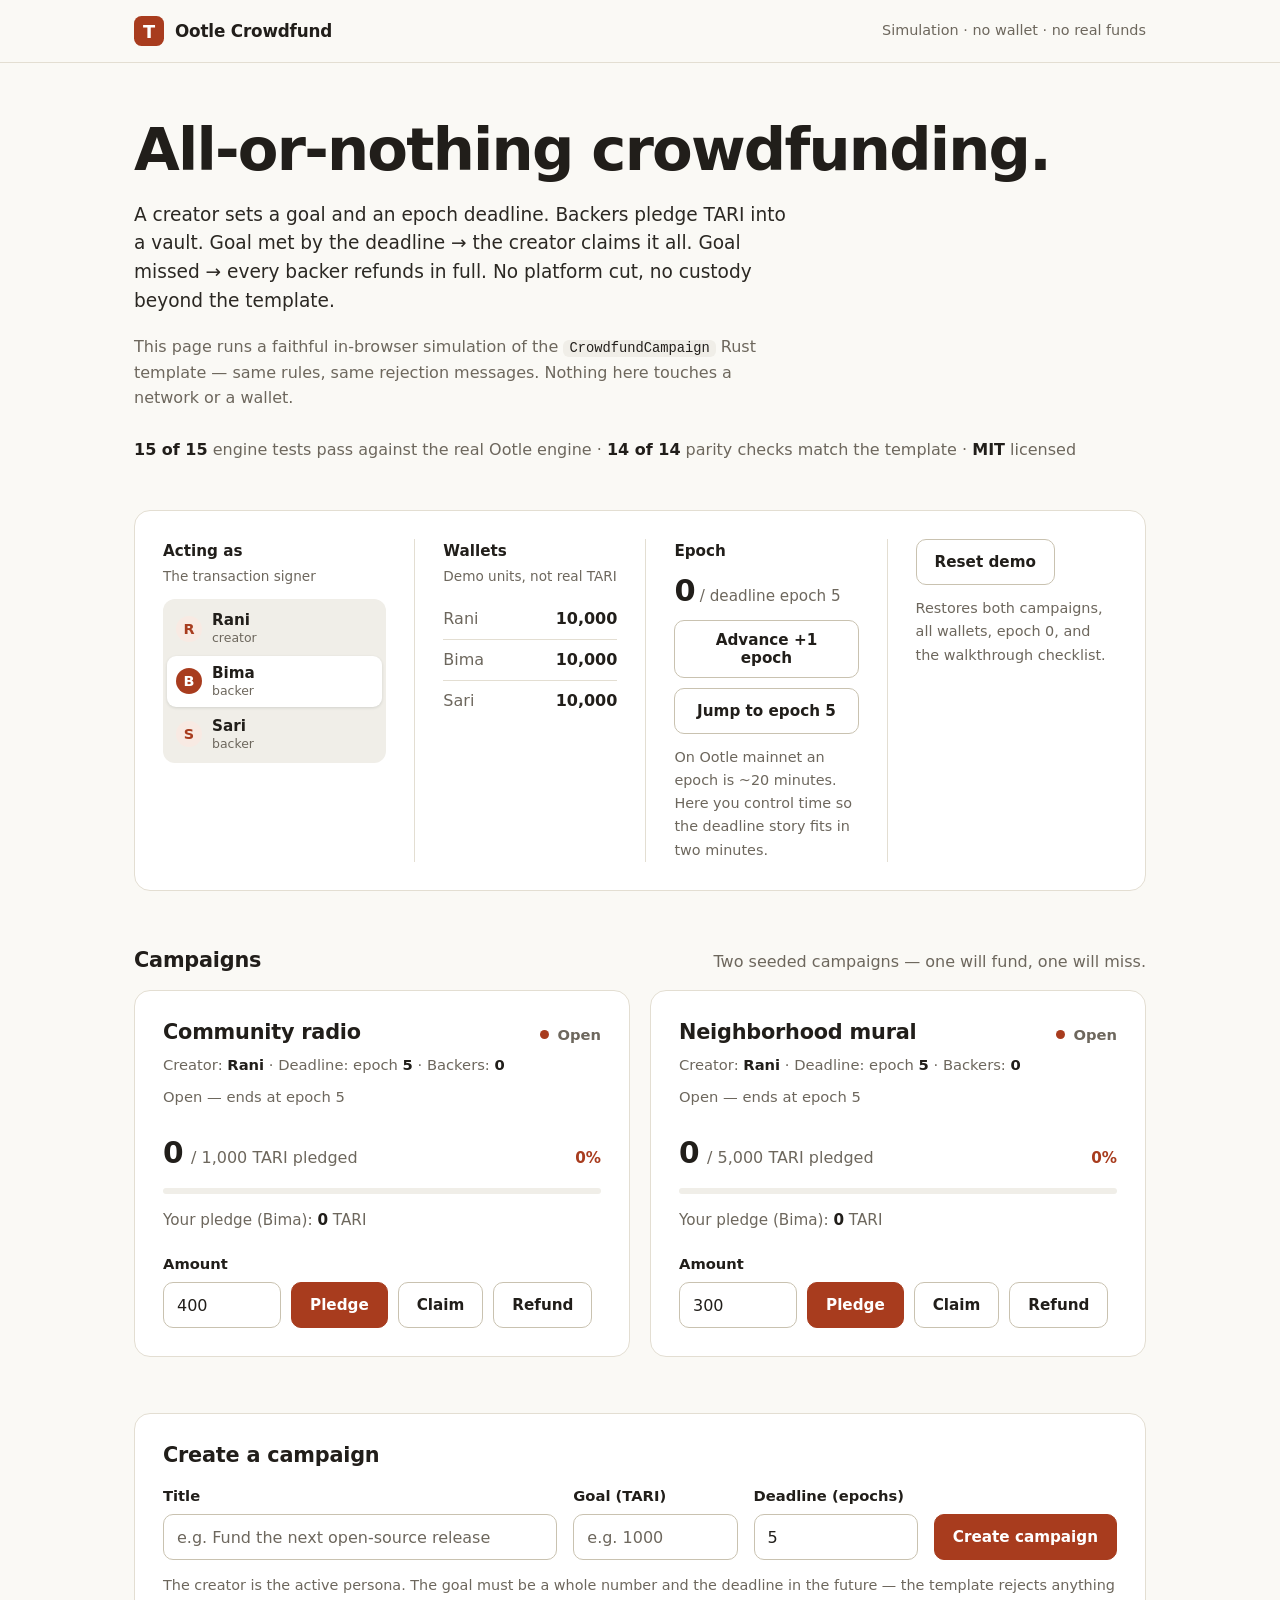
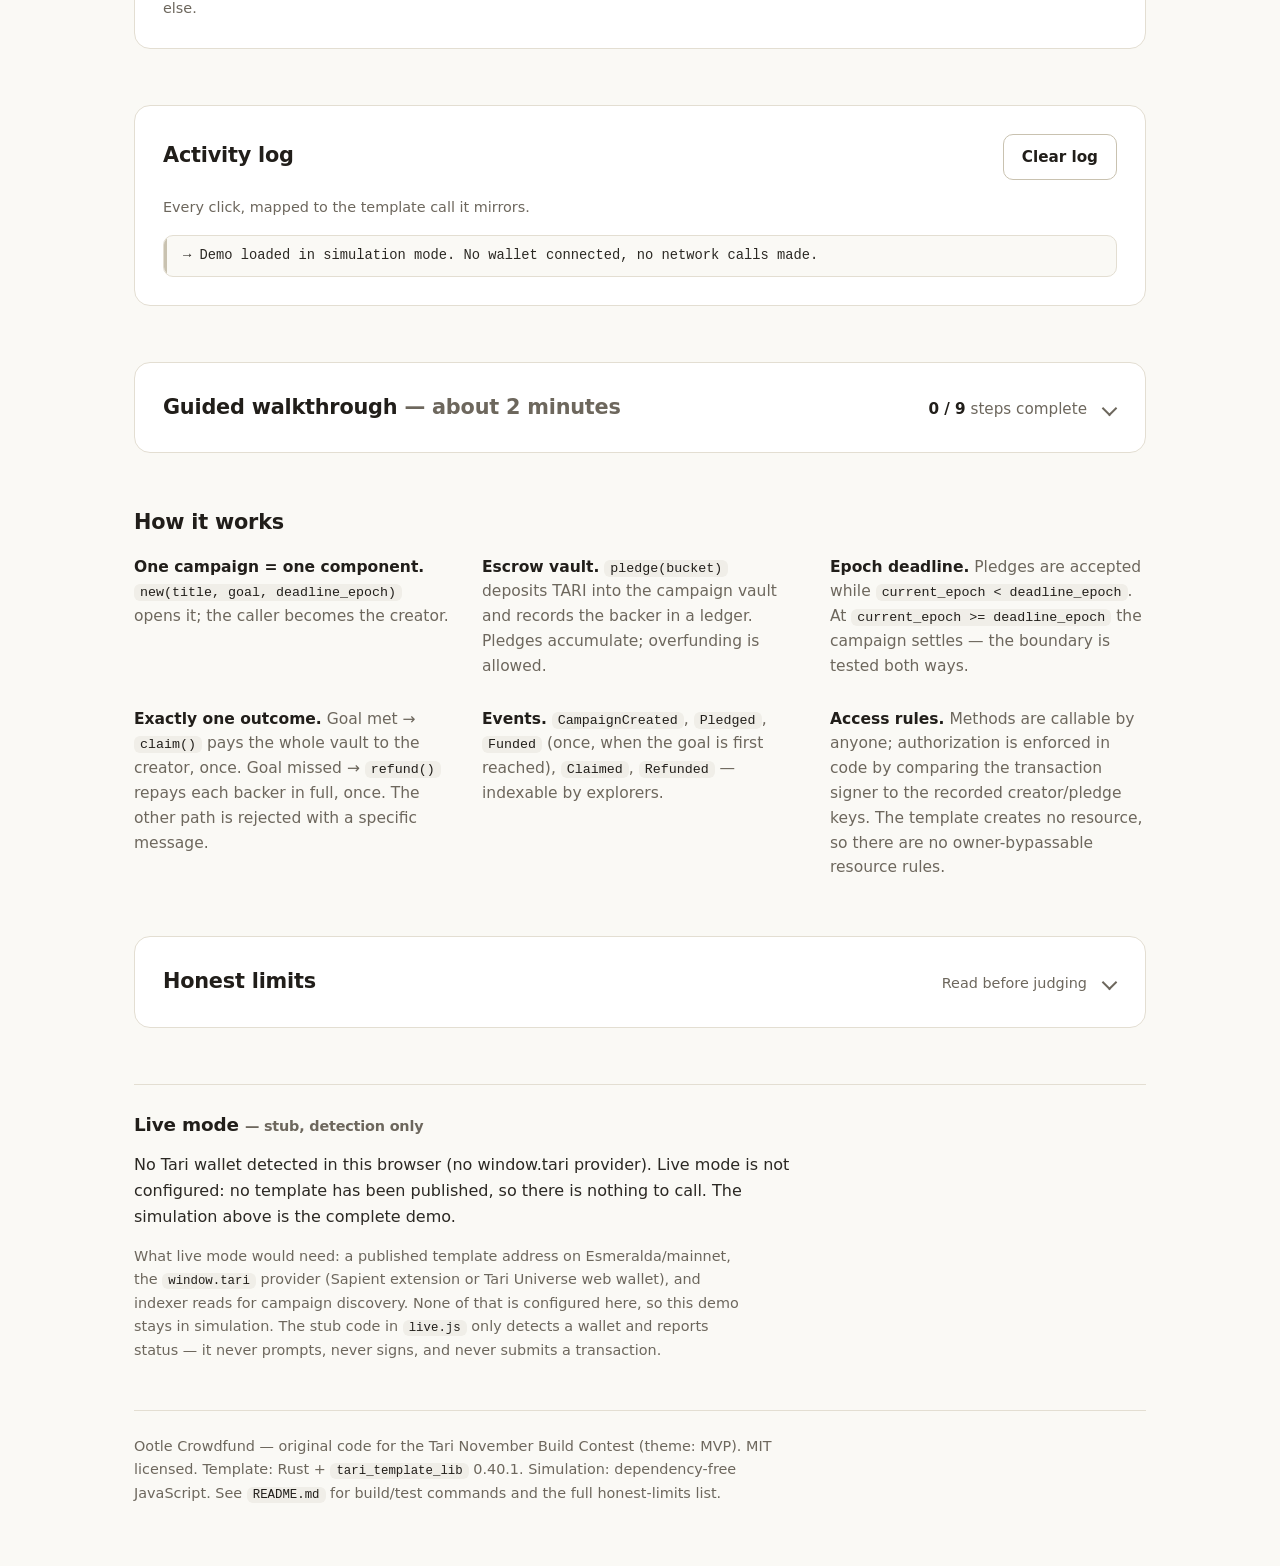
==== commit 1570fab7: "Demo: light redesign, original identity, app-first layout Second UI/UX pass after the first redesign" ====
--- a/index.html
+++ b/index.html
@@ -5,67 +5,110 @@
 <meta name="viewport" content="width=device-width, initial-scale=1">
 <title>Ootle Crowdfund — all-or-nothing crowdfunding (simulation demo)</title>
 <meta name="description" content="All-or-nothing crowdfunding on Tari Ootle: goal met, the creator claims; goal missed, every backer refunds in full. Walletless browser simulation of the real Rust template.">
-<link rel="icon" href="data:image/svg+xml,%3Csvg xmlns='http://www.w3.org/2000/svg' viewBox='0 0 100 100'%3E%3Cdefs%3E%3ClinearGradient id='g' x1='0' y1='0' x2='1' y2='1'%3E%3Cstop offset='0' stop-color='%238b5cf6'/%3E%3Cstop offset='1' stop-color='%236d28d9'/%3E%3C/linearGradient%3E%3C/defs%3E%3Crect width='100' height='100' rx='24' fill='url(%23g)'/%3E%3Ctext x='50' y='74' font-size='60' text-anchor='middle' fill='white' font-family='sans-serif' font-weight='800'%3ET%3C/text%3E%3C/svg%3E">
+<link rel="icon" href="data:image/svg+xml,%3Csvg xmlns='http://www.w3.org/2000/svg' viewBox='0 0 100 100'%3E%3Crect width='100' height='100' rx='24' fill='%23a83c1e'/%3E%3Ctext x='50' y='72' font-size='58' text-anchor='middle' fill='white' font-family='sans-serif' font-weight='800'%3ET%3C/text%3E%3C/svg%3E">
 <link rel="stylesheet" href="style.css">
 </head>
 <body>
-<header class="hero">
-  <div class="hero-top">
-    <div class="logo" aria-hidden="true">
-      <svg viewBox="0 0 56 56" width="56" height="56">
-        <defs>
-          <linearGradient id="logo-g" x1="0" y1="0" x2="1" y2="1">
-            <stop offset="0" stop-color="#a78bfa"/>
-            <stop offset="1" stop-color="#6d28d9"/>
-          </linearGradient>
-        </defs>
-        <rect width="56" height="56" rx="15" fill="url(#logo-g)"/>
-        <text x="28" y="41" font-size="33" text-anchor="middle" fill="#fff" font-family="system-ui, sans-serif" font-weight="800">T</text>
-      </svg>
-    </div>
-    <p class="badge">SIMULATION — no wallet, no network, no real funds</p>
+<header class="topbar">
+  <div class="wrap topbar-inner">
+    <p class="brand">
+      <span class="brand-mark" aria-hidden="true">
+        <svg viewBox="0 0 32 32" width="30" height="30">
+          <rect width="32" height="32" rx="8" fill="#a83c1e"/>
+          <text x="16" y="23" font-size="19" text-anchor="middle" fill="#fff" font-family="system-ui, sans-serif" font-weight="800">T</text>
+        </svg>
+      </span>
+      Ootle Crowdfund
+    </p>
+    <p class="topbar-note">Simulation · no wallet · no real funds</p>
   </div>
-  <h1>Ootle Crowdfund</h1>
-  <p class="lede">All-or-nothing crowdfunding. A creator sets a goal and an epoch deadline.
-  Backers pledge TARI into a vault. Goal met by the deadline → the creator claims it all.
-  Goal missed → every backer refunds in full. No platform cut, no custody beyond the template.</p>
-  <div class="flow" aria-label="How a campaign settles">
-    <div class="flow-node">
-      <span class="flow-num">1</span>
-      <p><strong>Pledge</strong><span>TARI goes into the vault</span></p>
-    </div>
-    <span class="flow-arrow" aria-hidden="true">→</span>
-    <div class="flow-node">
-      <span class="flow-num">2</span>
-      <p><strong>Deadline</strong><span>Epochs settle the campaign</span></p>
-    </div>
-    <span class="flow-arrow" aria-hidden="true">→</span>
-    <div class="flow-node">
-      <span class="flow-num">3</span>
-      <p><strong>Claim or refund</strong><span>Goal met: creator claims · Goal missed: full refunds</span></p>
-    </div>
-  </div>
-  <ul class="chips" aria-label="Verification status">
-    <li><strong>15/15</strong> engine tests</li>
-    <li><strong>14/14</strong> parity tests</li>
-    <li><strong>0</strong> real funds</li>
-    <li><strong>MIT</strong> licensed</li>
-  </ul>
-  <p class="lede small">This page runs a faithful in-browser simulation of the
-  <code>CrowdfundCampaign</code> Rust template — same rules, same rejection messages.
-  The template itself is tested against the real Ootle engine (<code>cargo test</code>).
-  Nothing here touches a network or a wallet.</p>
 </header>
 
-<main>
-  <section class="card walkthrough" id="walkthrough">
+<main class="wrap">
+  <section class="intro">
+    <h1>All-or-nothing crowdfunding.</h1>
+    <p class="lede">A creator sets a goal and an epoch deadline. Backers pledge TARI into a vault.
+    Goal met by the deadline → the creator claims it all. Goal missed → every backer refunds
+    in full. No platform cut, no custody beyond the template.</p>
+    <p class="lede-note">This page runs a faithful in-browser simulation of the
+    <code>CrowdfundCampaign</code> Rust template — same rules, same rejection messages.
+    Nothing here touches a network or a wallet.</p>
+    <p class="proof"><strong>15 of 15</strong> engine tests pass against the real Ootle engine
+    · <strong>14 of 14</strong> parity checks match the template · <strong>MIT</strong> licensed</p>
+  </section>
+
+  <section class="card workspace" aria-label="Demo controls">
+    <div class="ws-group">
+      <p class="ws-label">Acting as <span class="ws-hint">The transaction signer</span></p>
+      <div class="row persona-row" role="group" aria-label="Active persona">
+        <button type="button" class="persona-btn" data-persona="rani"><span class="avatar" aria-hidden="true">R</span><span class="persona-label">Rani<small>creator</small></span></button>
+        <button type="button" class="persona-btn" data-persona="bima"><span class="avatar" aria-hidden="true">B</span><span class="persona-label">Bima<small>backer</small></span></button>
+        <button type="button" class="persona-btn" data-persona="sari"><span class="avatar" aria-hidden="true">S</span><span class="persona-label">Sari<small>backer</small></span></button>
+      </div>
+    </div>
+    <div class="ws-group">
+      <p class="ws-label">Wallets <span class="ws-hint">Demo units, not real TARI</span></p>
+      <ul class="wallets">
+        <li><span class="wallet-name">Rani</span><strong id="balance-rani">10,000</strong></li>
+        <li><span class="wallet-name">Bima</span><strong id="balance-bima">10,000</strong></li>
+        <li><span class="wallet-name">Sari</span><strong id="balance-sari">10,000</strong></li>
+      </ul>
+    </div>
+    <div class="ws-group">
+      <p class="ws-label">Epoch</p>
+      <p class="epoch-line"><strong id="epoch-display">0</strong><span class="muted"> / deadline epoch 5</span></p>
+      <div class="row epoch-actions">
+        <button id="epoch-plus-1" type="button">Advance +1 epoch</button>
+        <button id="epoch-to-deadline" type="button">Jump to epoch 5</button>
+      </div>
+      <p class="muted small ws-note">On Ootle mainnet an epoch is ~20 minutes. Here you control time so the deadline story fits in two minutes.</p>
+    </div>
+    <div class="ws-group ws-reset">
+      <button id="reset-demo" type="button">Reset demo</button>
+      <p class="muted small ws-note">Restores both campaigns, all wallets, epoch 0, and the walkthrough checklist.</p>
+    </div>
+  </section>
+
+  <section class="campaigns-section">
     <div class="section-head">
-      <div>
-        <p class="eyebrow">Guided demo</p>
-        <h2>Judge walkthrough <span class="muted">(~2 minutes)</span></h2>
-      </div>
-      <p class="steps-progress"><span id="walkthrough-count">0 / 9</span> steps complete</p>
+      <h2>Campaigns</h2>
+      <p class="muted">Two seeded campaigns — one will fund, one will miss.</p>
     </div>
+    <div id="campaigns" class="campaign-grid"></div>
+  </section>
+
+  <section class="card create">
+    <h2>Create a campaign</h2>
+    <form id="create-form">
+      <label class="field-title">Title
+        <input id="new-title" type="text" maxlength="120" required placeholder="e.g. Fund the next open-source release">
+      </label>
+      <label>Goal (TARI)
+        <input id="new-goal" type="text" inputmode="numeric" required placeholder="e.g. 1000">
+      </label>
+      <label>Deadline (epochs)
+        <input id="new-deadline" type="number" min="1" max="1000" value="5" required>
+      </label>
+      <button type="submit" class="btn-primary">Create campaign</button>
+    </form>
+    <p class="muted small">The creator is the active persona. The goal must be a whole number and the deadline in the future — the template rejects anything else.</p>
+    <p id="create-error" class="error" role="alert" hidden></p>
+  </section>
+
+  <section class="card log-card">
+    <div class="section-head">
+      <h2>Activity log</h2>
+      <button id="clear-log" type="button">Clear log</button>
+    </div>
+    <p class="muted small">Every click, mapped to the template call it mirrors.</p>
+    <ol id="log" class="log" aria-live="polite"></ol>
+  </section>
+
+  <details class="card disclosure" id="walkthrough">
+    <summary>
+      <span class="summary-title">Guided walkthrough <span class="muted">— about 2 minutes</span></span>
+      <span class="steps-progress"><span id="walkthrough-count">0 / 9</span> steps complete</span>
+    </summary>
     <p>Follow the steps. Each one ticks itself off as you do it. Rejections are part of the demo —
     they prove the template says <em>no</em> exactly when it should.</p>
     <ol class="steps">
@@ -80,85 +123,9 @@
       <li data-step="refund-after-success">Try refunding <em>Community radio</em> — it must be <em>rejected</em> (refunds closed after success).</li>
     </ol>
     <p class="muted small">Tip: switch the active persona with the “Acting as” control. The active persona is the transaction signer — the template checks it on every call.</p>
-  </section>
+  </details>
 
-  <section class="card controls">
-    <div class="panel">
-      <p class="eyebrow">Time</p>
-      <h2>Current epoch</h2>
-      <p class="epoch-big"><strong id="epoch-display">0</strong><span class="muted"> / deadline epoch 5</span></p>
-      <div class="row">
-        <button id="epoch-plus-1" type="button" class="btn-primary">Advance +1 epoch</button>
-        <button id="epoch-to-deadline" type="button">Jump to epoch 5</button>
-      </div>
-      <p class="muted small">On Ootle mainnet an epoch is ~20 minutes. Here you control time so the deadline story fits in two minutes.</p>
-    </div>
-    <div class="panel">
-      <p class="eyebrow">Transaction signer</p>
-      <h2>Acting as</h2>
-      <div class="row persona-row" role="group" aria-label="Active persona">
-        <button type="button" class="persona-btn" data-persona="rani"><span class="avatar" aria-hidden="true">R</span><span class="persona-label">Rani<small>creator</small></span></button>
-        <button type="button" class="persona-btn" data-persona="bima"><span class="avatar" aria-hidden="true">B</span><span class="persona-label">Bima<small>backer</small></span></button>
-        <button type="button" class="persona-btn" data-persona="sari"><span class="avatar" aria-hidden="true">S</span><span class="persona-label">Sari<small>backer</small></span></button>
-      </div>
-      <h2 class="wallets-title">Wallets <span class="muted">(demo units, not real TARI)</span></h2>
-      <ul class="wallets">
-        <li><span class="wallet-name">Rani</span><strong id="balance-rani">10,000</strong></li>
-        <li><span class="wallet-name">Bima</span><strong id="balance-bima">10,000</strong></li>
-        <li><span class="wallet-name">Sari</span><strong id="balance-sari">10,000</strong></li>
-      </ul>
-    </div>
-    <div class="panel">
-      <p class="eyebrow">Demo</p>
-      <h2>Start over</h2>
-      <button id="reset-demo" type="button">Reset demo</button>
-      <p class="muted small">Restores both campaigns, all wallets, epoch 0, and the walkthrough checklist.</p>
-    </div>
-  </section>
-
-  <section class="campaigns-section">
-    <div class="section-head">
-      <div>
-        <p class="eyebrow">Live simulation</p>
-        <h2>Campaigns</h2>
-      </div>
-      <p class="muted small">Two seeded campaigns — one will fund, one will miss.</p>
-    </div>
-    <div id="campaigns" class="campaign-grid"></div>
-  </section>
-
-  <section class="card">
-    <p class="eyebrow">New campaign</p>
-    <h2>Create a campaign</h2>
-    <form id="create-form">
-      <label class="field-wide">Title
-        <input id="new-title" type="text" maxlength="120" required placeholder="e.g. Fund the next open-source release">
-      </label>
-      <label>Goal (TARI units, whole number)
-        <input id="new-goal" type="text" inputmode="numeric" required placeholder="e.g. 1000">
-      </label>
-      <label>Deadline (epochs from now)
-        <input id="new-deadline" type="number" min="1" max="1000" value="5" required>
-      </label>
-      <button type="submit" class="btn-primary">Create campaign</button>
-    </form>
-    <p class="muted small">The creator is the active persona. The deadline must be in the future — the template rejects anything else.</p>
-    <p id="create-error" class="error" role="alert" hidden></p>
-  </section>
-
-  <section class="card">
-    <div class="section-head">
-      <div>
-        <p class="eyebrow">Trace</p>
-        <h2>Activity log <span class="muted">— every click, mapped to the template call it mirrors</span></h2>
-      </div>
-      <button id="clear-log" type="button">Clear log</button>
-    </div>
-    <ol id="log" class="log" aria-live="polite"></ol>
-  </section>
-
-  <section class="card">
-    <p class="eyebrow">Template mechanics</p>
+  <section class="how">
     <h2>How it works</h2>
     <ul class="features">
       <li><strong>One campaign = one component.</strong> <code>new(title, goal, deadline_epoch)</code> opens it; the caller becomes the creator.</li>
@@ -170,9 +137,11 @@
     </ul>
   </section>
 
-  <section class="card limits">
-    <p class="eyebrow eyebrow-amber">Read before judging</p>
-    <h2>Honest limits</h2>
+  <details class="card disclosure limits" id="limits">
+    <summary>
+      <span class="summary-title">Honest limits</span>
+      <span class="muted small">Read before judging</span>
+    </summary>
     <ul>
       <li><strong>This page is a simulation.</strong> No template has been published to Esmeralda or mainnet, and no on-chain state exists. The simulation mirrors the template rules and is parity-tested (<code>node --test app/sim.test.mjs</code>); the template rules are proven against the real engine (<code>cargo test</code>, 15 tests).</li>
       <li><strong>Pledge amounts are public.</strong> Vault-based accounting means anyone can read who pledged how much. That is a deliberate v1 design choice, not an oversight. Hiding amounts would need a confidential/stealth design and is out of scope.</li>
@@ -180,11 +149,10 @@
       <li><strong>Live mode is not wired up.</strong> The section below detects a Tari wallet but cannot transact: no template address is published, so there is nothing to call. It will honestly say so. Never trust a demo that claims a live path it cannot show.</li>
       <li><strong>Epochs are coarse on real networks</strong> (~20 min mainnet, ~1 h Esmeralda), so real campaigns run for days, not minutes. The demo's epoch control exists only to make the story judgeable in two minutes.</li>
     </ul>
-  </section>
+  </details>
 
-  <section class="card live" id="live">
-    <p class="eyebrow">Optional · not verified · stub</p>
-    <h2>Live mode <span class="badge small">STUB</span></h2>
+  <section class="live" id="live">
+    <h2>Live mode <span class="muted small">— stub, detection only</span></h2>
     <p id="live-status">Checking for a Tari wallet…</p>
     <p class="muted small">What live mode would need: a published template address on Esmeralda/mainnet, the
     <code>window.tari</code> provider (Sapient extension or Tari Universe web wallet), and indexer reads for
--- a/style.css
+++ b/style.css
@@ -1,33 +1,38 @@
-/* Ootle Crowdfund demo — visual layer.
+/* Ootle Crowdfund demo — visual layer, second pass.
  *
- * Dark, Tari-violet identity. No external assets: system font stack,
- * CSS gradients, and inline SVG only, so the page works fully offline.
- * All class/id hooks used by app.js are preserved; this file only
- * changes how things look, never what they do. */
+ * LIGHT, calm, confident, and ORIGINAL: bright neutral paper, warm
+ * near-black ink, one rust accent used sparingly, hairline dividers,
+ * generous whitespace, and a bold grotesque display headline. This
+ * identity is our own — it deliberately does not imitate any other
+ * entry's palette, typography, or devices. No external assets, so the
+ * page works fully offline. All class/id hooks used by app.js are
+ * preserved; this file only changes how things look, never what
+ * they do.
+ *
+ * Contrast (WCAG AA, verified by script against the shipped CSS):
+ * body ink on paper/surface, secondary text on paper/surface, and
+ * white on the accent button all exceed 4.5:1. */
 
 :root {
-  --bg: #0a0a13;
-  --surface: #121222;
-  --surface-2: #191930;
-  --surface-3: #22223e;
-  --text: #edeff7;
-  --muted: #a8b0c8;
-  --line: #2b2b47;
-  --line-bright: #3d3d63;
-  --violet: #8b5cf6;
-  --violet-bright: #a78bfa;
-  --violet-deep: #6d28d9;
-  --violet-soft: rgba(139, 92, 246, 0.14);
-  --green: #34d399;
-  --green-deep: #059669;
-  --green-soft: rgba(52, 211, 153, 0.12);
-  --amber: #fbbf24;
-  --amber-soft: rgba(251, 191, 36, 0.12);
-  --red: #f87171;
-  --red-soft: rgba(248, 113, 113, 0.12);
+  --paper: #faf9f5;
+  --surface: #ffffff;
+  --surface-2: #f0eee8;
+  --ink: #211e1a;
+  --text: #2b2823;
+  --secondary: #6d675d;
+  --line: #e3ded2;
+  --line-strong: #c9c2b0;
+  --accent: #a83c1e;
+  --accent-deep: #8c3018;
+  --accent-soft: #f8eae3;
+  --ok: #2e7d5b;
+  --warn: #96690f;
+  --bad: #b3402e;
+  --error-bg: #fbeeea;
+  --error-line: #ecc9bf;
+  --error-text: #8f2f22;
   --radius: 16px;
   --radius-sm: 10px;
-  --shadow: 0 18px 40px rgba(0, 0, 0, 0.35);
   --font: system-ui, -apple-system, "Segoe UI", Roboto, "Helvetica Neue", Arial, sans-serif;
   --mono: ui-monospace, "SF Mono", "Cascadia Mono", Menlo, Consolas, monospace;
 }
@@ -39,59 +44,39 @@
 body {
   margin: 0;
   font-family: var(--font);
-  background: var(--bg);
+  background: var(--paper);
   color: var(--text);
-  line-height: 1.55;
+  font-size: 16px;
+  line-height: 1.6;
   -webkit-font-smoothing: antialiased;
 }
 
-/* Ambient violet glow behind the hero — purely decorative. */
-body::before {
-  content: "";
-  position: fixed;
-  inset: 0;
-  z-index: -1;
-  pointer-events: none;
-  background:
-    radial-gradient(640px 340px at 18% -60px, rgba(124, 58, 237, 0.28), transparent 70%),
-    radial-gradient(520px 300px at 88% 8%, rgba(56, 189, 248, 0.10), transparent 70%);
-}
-
-.hero, main { max-width: 1020px; margin: 0 auto; padding: 0 20px; }
-.hero { padding-top: 40px; padding-bottom: 8px; }
-main { padding-bottom: 56px; }
+::selection { background: var(--accent-soft); }
+
+.wrap { max-width: 1060px; margin: 0 auto; padding: 0 24px; }
+main.wrap { padding-bottom: 64px; }
 
 /* ---------- Typography ---------- */
 
 h1 {
-  margin: 14px 0 10px;
-  font-size: clamp(2.5rem, 6vw, 3.7rem);
-  line-height: 1.05;
+  margin: 0 0 20px;
+  font-size: clamp(2.5rem, 5.5vw, 3.7rem);
+  line-height: 1.04;
   letter-spacing: -0.03em;
   font-weight: 800;
-}
-h2 { margin: 0 0 8px; font-size: 1.35rem; letter-spacing: -0.01em; line-height: 1.25; }
-h3 { margin: 0; font-size: 1.2rem; letter-spacing: -0.01em; }
-
-.eyebrow {
-  margin: 0 0 4px;
-  font-size: 0.72rem;
-  font-weight: 800;
-  letter-spacing: 0.14em;
-  text-transform: uppercase;
-  color: var(--violet-bright);
-}
-.eyebrow-amber { color: var(--amber); }
-
-.muted { color: var(--muted); }
-.small { font-size: 0.88rem; }
-.lede { max-width: 62ch; font-size: 1.08rem; color: #d5d8e6; }
-.lede.small { font-size: 0.92rem; color: var(--muted); }
+  color: var(--ink);
+}
+h2 { margin: 0 0 6px; font-size: 1.3rem; line-height: 1.3; letter-spacing: -0.01em; color: var(--ink); }
+h3 { margin: 0; font-size: 1.3rem; line-height: 1.3; letter-spacing: -0.01em; color: var(--ink); }
+
+.muted { color: var(--secondary); }
+.small { font-size: 0.9rem; }
 
 code {
   font-family: var(--mono);
-  background: var(--surface-3);
-  padding: 2px 6px;
+  background: var(--surface-2);
+  color: var(--ink);
+  padding: 1px 6px;
   border-radius: 6px;
   font-size: 0.86em;
   overflow-wrap: anywhere;
@@ -99,120 +84,344 @@
 
 .section-head {
   display: flex;
-  align-items: flex-end;
+  align-items: baseline;
   justify-content: space-between;
   gap: 16px;
   flex-wrap: wrap;
-  margin-bottom: 4px;
+  margin-bottom: 16px;
 }
 .section-head h2 { margin-bottom: 0; }
-.section-head .muted.small { margin: 0; }
-
-/* ---------- Hero ---------- */
-
-.hero-top { display: flex; align-items: center; gap: 14px; flex-wrap: wrap; }
-.logo { line-height: 0; filter: drop-shadow(0 8px 20px rgba(124, 58, 237, 0.45)); }
-
-.badge {
-  display: inline-block;
-  background: var(--amber-soft);
-  color: var(--amber);
-  border: 1px solid rgba(251, 191, 36, 0.45);
-  font-weight: 700;
-  font-size: 0.78rem;
-  letter-spacing: 0.05em;
-  padding: 5px 12px;
-  border-radius: 999px;
+.section-head p { margin: 0; }
+
+/* ---------- Top bar ---------- */
+
+.topbar { border-bottom: 1px solid var(--line); }
+.topbar-inner {
+  display: flex;
+  align-items: center;
+  justify-content: space-between;
+  gap: 16px;
+  min-height: 62px;
+  flex-wrap: wrap;
+  padding-top: 10px;
+  padding-bottom: 10px;
+}
+.brand {
   margin: 0;
-}
-.badge.small { font-size: 0.68rem; padding: 3px 9px; vertical-align: middle; }
-
-.flow {
-  display: flex;
-  align-items: stretch;
-  gap: 10px;
-  margin: 26px 0 18px;
-  flex-wrap: wrap;
-}
-.flow-node {
-  flex: 1 1 180px;
-  display: flex;
-  gap: 12px;
-  align-items: flex-start;
+  display: flex;
+  align-items: center;
+  gap: 11px;
+  font-size: 1.05rem;
+  font-weight: 650;
+  letter-spacing: -0.01em;
+  color: var(--ink);
+}
+.brand-mark { line-height: 0; }
+.topbar-note { margin: 0; font-size: 0.9rem; color: var(--secondary); }
+
+/* ---------- Intro ---------- */
+
+.intro { padding: 56px 0 8px; }
+.lede { max-width: 56ch; font-size: 1.16rem; line-height: 1.55; margin: 0; }
+.lede-note { max-width: 62ch; color: var(--secondary); margin: 18px 0 0; }
+.proof { margin: 26px 0 0; color: var(--secondary); }
+.proof strong { color: var(--ink); font-weight: 650; font-variant-numeric: tabular-nums; }
+
+/* ---------- Cards ---------- */
+
+.card {
   background: var(--surface);
   border: 1px solid var(--line);
-  border-radius: var(--radius-sm);
-  padding: 12px 14px;
-}
-.flow-node p { margin: 0; display: grid; gap: 1px; font-size: 0.92rem; line-height: 1.35; }
-.flow-node p span { color: var(--muted); font-size: 0.84rem; }
-.flow-num {
-  flex: none;
-  width: 28px;
-  height: 28px;
+  border-radius: var(--radius);
+  padding: 28px;
+}
+
+/* ---------- Workspace ---------- */
+
+.workspace {
+  margin: 40px 0 0;
+  display: grid;
+  grid-template-columns: 1.1fr 1fr 1.05fr auto;
+  gap: 28px;
+}
+.ws-group { min-width: 0; }
+.ws-group + .ws-group { border-left: 1px solid var(--line); padding-left: 28px; }
+.ws-label { margin: 0 0 12px; font-weight: 650; color: var(--ink); font-size: 0.95rem; }
+.ws-hint { display: block; font-weight: 400; color: var(--secondary); font-size: 0.85rem; margin-top: 2px; }
+.ws-note { margin: 12px 0 0; }
+
+/* Vertical account-switcher list: roomy at every width, one clear
+ * active row. Buttons stay .persona-btn with .active + data-persona.
+ * (Higher specificity than .row, which sets a horizontal alignment.) */
+.workspace .persona-row { gap: 2px; background: var(--surface-2); border-radius: 12px; padding: 4px; display: flex; flex-direction: column; flex-wrap: nowrap; align-items: stretch; }
+.persona-btn {
+  display: flex;
+  align-items: center;
+  gap: 10px;
+  padding: 8px 12px 8px 9px;
+  border: none;
+  background: transparent;
+  border-radius: 9px;
+  min-height: 48px;
+  text-align: left;
+}
+.persona-btn:hover:not(.active) { background: rgba(255, 255, 255, 0.55); }
+.persona-btn.active { background: var(--surface); box-shadow: 0 1px 3px rgba(28, 43, 35, 0.14); }
+.avatar {
+  width: 26px;
+  height: 26px;
   border-radius: 50%;
   display: grid;
   place-items: center;
-  background: linear-gradient(135deg, var(--violet), var(--violet-deep));
+  background: var(--accent-soft);
+  color: var(--accent);
+  font-weight: 700;
+  font-size: 0.9rem;
+  flex: none;
+}
+.persona-btn.active .avatar { background: var(--accent); color: #fff; }
+.persona-label { display: grid; line-height: 1.25; font-size: 0.95rem; font-weight: 600; color: var(--ink); }
+.persona-label small { color: var(--secondary); font-size: 0.78rem; font-weight: 400; }
+
+.wallets { list-style: none; padding: 0; margin: 0; display: grid; }
+.wallets li {
+  display: flex;
+  justify-content: space-between;
+  align-items: baseline;
+  gap: 16px;
+  padding: 7px 0;
+  border-bottom: 1px solid var(--line);
+}
+.wallets li:last-child { border-bottom: none; }
+.wallet-name { color: var(--secondary); }
+.wallets strong { font-variant-numeric: tabular-nums; color: var(--ink); }
+
+.epoch-line { margin: 0 0 12px; }
+.epoch-line strong {
+  font-size: 1.9rem;
+  line-height: 1;
+  font-weight: 650;
+  letter-spacing: -0.02em;
+  font-variant-numeric: tabular-nums;
+  color: var(--ink);
+}
+.epoch-line .muted { font-size: 0.95rem; }
+
+.workspace .epoch-actions { flex-direction: column; flex-wrap: nowrap; align-items: stretch; }
+
+.ws-reset { display: flex; flex-direction: column; align-items: flex-start; gap: 4px; }
+.ws-reset .ws-note { margin-top: 8px; max-width: 22ch; }
+
+/* ---------- Buttons & inputs ---------- */
+
+.row { display: flex; flex-wrap: wrap; gap: 10px; align-items: end; }
+
+button {
+  background: var(--surface);
+  color: var(--ink);
+  border: 1px solid var(--line-strong);
+  border-radius: var(--radius-sm);
+  padding: 10px 18px;
+  min-height: 46px;
+  font-weight: 600;
+  cursor: pointer;
+  font-size: 0.95rem;
+  font-family: inherit;
+  transition: background-color 120ms ease, border-color 120ms ease;
+}
+button:hover:not(:disabled) { background: var(--surface-2); border-color: #a8a28a; }
+button:active:not(:disabled) { background: #e7e5d8; }
+button:disabled {
+  background: var(--surface);
+  color: #8a857a;
+  border-color: var(--line);
+  cursor: not-allowed;
+}
+button:focus-visible, input:focus-visible, summary:focus-visible {
+  outline: 2px solid var(--accent);
+  outline-offset: 2px;
+}
+
+.btn-primary {
+  background: var(--accent);
+  border-color: var(--accent);
   color: #fff;
-  font-weight: 800;
-  font-size: 0.9rem;
-}
-.flow-arrow { align-self: center; color: var(--violet-bright); font-weight: 800; font-size: 1.2rem; }
-
-.chips {
+}
+.btn-primary:hover:not(:disabled) { background: var(--accent-deep); border-color: var(--accent-deep); }
+.btn-primary:active:not(:disabled) { background: var(--accent-deep); }
+
+label { display: grid; gap: 7px; font-size: 0.92rem; font-weight: 600; color: var(--ink); }
+input {
+  background: #fff;
+  color: var(--ink);
+  border: 1px solid var(--line-strong);
+  border-radius: var(--radius-sm);
+  padding: 11px 13px;
+  min-height: 46px;
+  font-size: 1rem;
+  font-family: inherit;
+  width: 100%;
+}
+input::placeholder { color: var(--secondary); }
+
+/* ---------- Campaign cards ---------- */
+
+.campaigns-section { margin: 56px 0 0; }
+.campaign-grid { display: grid; grid-template-columns: 1fr 1fr; gap: 20px; }
+.campaign { margin: 0; display: flex; flex-direction: column; }
+
+.campaign-head { display: flex; align-items: flex-start; justify-content: space-between; gap: 14px; }
+.meta { margin: 7px 0 0; font-size: 0.92rem; }
+.meta strong { color: var(--ink); font-variant-numeric: tabular-nums; }
+
+/* Status: a small dot plus plain text. No pill, no fill. The dot color
+ * is the only semantic color on the card; the text stays secondary. */
+.status {
+  flex: none;
+  display: flex;
+  align-items: center;
+  gap: 8px;
+  margin: 4px 0 0;
+  font-size: 0.92rem;
+  font-weight: 600;
+  color: var(--secondary);
+  white-space: nowrap;
+}
+.status::before {
+  content: "";
+  width: 9px;
+  height: 9px;
+  border-radius: 50%;
+  background: var(--secondary);
+  flex: none;
+}
+.status[data-state="open"]::before { background: var(--accent); }
+.status[data-state="open-funded"]::before { background: var(--warn); }
+.status[data-state="settled-funded"]::before { background: var(--ok); }
+.status[data-state="settled-failed"]::before { background: var(--bad); }
+.status[data-state="claimed"]::before { background: var(--ok); }
+
+.status-note { margin: 8px 0 0; font-size: 0.92rem; }
+
+.raised { margin: 22px 0 10px; display: flex; align-items: baseline; gap: 8px; flex-wrap: wrap; }
+.raised .total { font-size: 1.85rem; font-weight: 650; letter-spacing: -0.02em; font-variant-numeric: tabular-nums; color: var(--ink); }
+.raised-goal { color: var(--secondary); font-variant-numeric: tabular-nums; }
+.pct-badge {
+  margin-left: auto;
+  font-size: 0.95rem;
+  font-weight: 650;
+  color: var(--accent);
+  font-variant-numeric: tabular-nums;
+}
+
+.progress {
+  height: 6px;
+  background: var(--surface-2);
+  border-radius: 999px;
+  overflow: hidden;
+}
+.progress-bar {
+  height: 100%;
+  background: var(--accent);
+  border-radius: 999px;
+  transition: width 350ms ease;
+}
+
+.mine-line { margin: 14px 0 0; font-size: 0.95rem; color: var(--secondary); }
+.mine-line strong { color: var(--ink); font-variant-numeric: tabular-nums; }
+
+.campaign .row { margin-top: 20px; }
+.campaign .row label { flex: 0 0 118px; }
+.campaign .row input.amount { width: 100%; }
+
+.error {
+  color: var(--error-text);
+  font-weight: 600;
+  background: var(--error-bg);
+  border: 1px solid var(--error-line);
+  border-radius: var(--radius-sm);
+  padding: 10px 14px;
+  margin: 18px 0 0;
+}
+
+/* ---------- Create form ---------- */
+
+.create { margin-top: 56px; }
+#create-form {
+  display: grid;
+  grid-template-columns: 2.4fr 1fr 1fr auto;
+  gap: 16px;
+  align-items: end;
+  margin-top: 14px;
+}
+.create .muted.small { margin: 14px 0 0; }
+
+/* ---------- Activity log ---------- */
+
+.log-card { margin-top: 56px; }
+.log {
   list-style: none;
-  display: flex;
+  padding: 0;
+  margin: 16px 0 0;
+  max-height: 280px;
+  overflow-y: auto;
+  border: 1px solid var(--line);
+  border-radius: var(--radius-sm);
+  background: var(--paper);
+  font-family: var(--mono);
+  font-size: 0.86rem;
+  line-height: 1.6;
+}
+.log li {
+  padding: 9px 14px 9px 16px;
+  border-bottom: 1px solid var(--line);
+  border-left: 3px solid var(--line-strong);
+  overflow-wrap: anywhere;
+}
+.log li:last-child { border-bottom: none; }
+.log li.call { color: var(--text); border-left-color: var(--line-strong); }
+.log li.ok { color: var(--ok); border-left-color: var(--ok); }
+.log li.reject { color: var(--bad); border-left-color: var(--bad); }
+
+/* ---------- Collapsible sections ---------- */
+
+.disclosure { margin-top: 56px; }
+.disclosure summary {
+  position: relative;
+  display: flex;
+  align-items: baseline;
+  justify-content: space-between;
+  gap: 8px 16px;
   flex-wrap: wrap;
-  gap: 8px;
-  padding: 0;
-  margin: 0 0 18px;
-  font-size: 0.86rem;
-  color: var(--muted);
-}
-.chips li {
-  background: var(--surface);
-  border: 1px solid var(--line);
-  border-radius: 999px;
-  padding: 5px 12px;
-}
-.chips strong { color: var(--green); font-variant-numeric: tabular-nums; }
-
-/* ---------- Cards ---------- */
-
-.card {
-  background: linear-gradient(180deg, var(--surface-2), var(--surface));
-  border: 1px solid var(--line);
-  border-radius: var(--radius);
-  padding: 24px;
-  margin: 20px 0;
-  box-shadow: var(--shadow);
-}
-
-/* ---------- Walkthrough checklist ---------- */
-
-.steps-progress {
-  margin: 0;
-  font-size: 0.9rem;
-  color: var(--muted);
-  background: var(--surface-3);
-  border: 1px solid var(--line);
-  border-radius: 999px;
-  padding: 6px 14px;
-  white-space: nowrap;
-}
-.steps-progress span { color: var(--text); font-weight: 800; font-variant-numeric: tabular-nums; }
-
-.steps {
+  cursor: pointer;
   list-style: none;
-  counter-reset: step;
-  padding: 0;
-  margin: 16px 0;
-}
+  padding-right: 30px;
+}
+.disclosure summary::-webkit-details-marker { display: none; }
+.disclosure summary::after {
+  content: "";
+  position: absolute;
+  right: 2px;
+  top: 12px;
+  width: 9px;
+  height: 9px;
+  border-right: 2px solid var(--secondary);
+  border-bottom: 2px solid var(--secondary);
+  transform: rotate(45deg);
+  flex: none;
+  transition: transform 160ms ease;
+}
+.disclosure[open ] summary::after { transform: rotate(225deg); }
+.summary-title { font-size: 1.3rem; font-weight: 650; letter-spacing: -0.01em; color: var(--ink); }
+.steps-progress { color: var(--secondary); font-size: 0.95rem; white-space: nowrap; }
+.steps-progress span { color: var(--ink); font-weight: 650; font-variant-numeric: tabular-nums; }
+.disclosure > :not(summary) { margin-top: 16px; }
+
+.steps { list-style: none; counter-reset: step; padding: 0; margin: 0; }
 .steps li {
   position: relative;
   counter-increment: step;
-  padding: 10px 0 10px 48px;
+  padding: 12px 0 12px 46px;
   border-bottom: 1px solid var(--line);
 }
 .steps li:last-child { border-bottom: none; }
@@ -220,360 +429,79 @@
   content: counter(step);
   position: absolute;
   left: 0;
-  top: 8px;
-  width: 30px;
-  height: 30px;
+  top: 10px;
+  width: 29px;
+  height: 29px;
   border-radius: 50%;
   display: grid;
   place-items: center;
-  background: var(--surface-3);
-  border: 1px solid var(--line-bright);
-  color: var(--text);
-  font-weight: 800;
+  background: var(--surface);
+  border: 1px solid var(--line-strong);
+  color: var(--secondary);
+  font-weight: 650;
   font-size: 0.88rem;
   font-variant-numeric: tabular-nums;
 }
-.steps li::after {
-  content: "";
-  position: absolute;
-  left: 14px;
-  top: 40px;
-  bottom: -2px;
-  width: 2px;
-  background: var(--line);
-}
-.steps li:last-child::after { display: none; }
-.steps li.done { color: #c9f5e3; }
+.steps li.done { color: var(--text); }
 .steps li.done::before {
   content: "✓";
-  background: var(--green-deep);
-  border-color: var(--green);
+  background: var(--accent);
+  border-color: var(--accent);
   color: #fff;
 }
-.steps li.done::after { background: var(--green-deep); }
-
-/* ---------- Controls ---------- */
-
-.controls {
-  display: grid;
-  grid-template-columns: 1fr 1.5fr 0.85fr;
-  gap: 24px;
-}
-.panel { min-width: 0; }
-.panel h2 { font-size: 1.1rem; }
-.panel .row { margin: 10px 0; }
-
-.epoch-big { margin: 4px 0 6px; font-size: 1rem; }
-.epoch-big strong {
-  font-size: 2.6rem;
-  line-height: 1;
-  font-weight: 800;
-  letter-spacing: -0.02em;
-  font-variant-numeric: tabular-nums;
-}
-
-.persona-row { gap: 10px; }
-.persona-btn {
-  display: inline-flex;
-  align-items: center;
-  gap: 10px;
-  padding: 8px 14px 8px 8px;
-  text-align: left;
-}
-.avatar {
-  width: 34px;
-  height: 34px;
-  border-radius: 50%;
-  display: grid;
-  place-items: center;
-  background: var(--surface-3);
-  border: 1px solid var(--line-bright);
-  font-weight: 800;
-}
-.persona-label { display: grid; line-height: 1.2; font-size: 0.95rem; }
-.persona-label small { color: var(--muted); font-size: 0.78rem; font-weight: 400; }
-.persona-btn.active .avatar { background: rgba(0, 0, 0, 0.18); border-color: transparent; color: #fff; }
-.persona-btn.active .persona-label small { color: rgba(255, 255, 255, 0.82); }
-
-.wallets-title { margin-top: 18px; }
-.wallets { list-style: none; padding: 0; margin: 8px 0 0; display: grid; gap: 6px; }
-.wallets li {
-  display: flex;
-  justify-content: space-between;
-  align-items: baseline;
-  background: var(--surface);
-  border: 1px solid var(--line);
-  border-radius: var(--radius-sm);
-  padding: 7px 12px;
-}
-.wallet-name { color: var(--muted); }
-.wallets strong { font-variant-numeric: tabular-nums; }
-
-/* ---------- Buttons & inputs ---------- */
-
-.row { display: flex; flex-wrap: wrap; gap: 8px; align-items: end; }
-
-button {
-  background: var(--surface-3);
-  color: var(--text);
-  border: 1px solid var(--line-bright);
-  border-radius: var(--radius-sm);
-  padding: 10px 16px;
-  min-height: 44px;
-  font-weight: 700;
-  cursor: pointer;
-  font-size: 0.95rem;
-  font-family: inherit;
-  transition: transform 120ms ease, filter 120ms ease, border-color 120ms ease, box-shadow 120ms ease;
-}
-button:hover:not(:disabled) { filter: brightness(1.15); border-color: var(--violet-bright); }
-button:active:not(:disabled) { transform: translateY(1px); }
-button:disabled {
-  background: var(--surface);
-  color: var(--muted);
-  border: 1px solid var(--line);
-  cursor: not-allowed;
-  filter: none;
-  transform: none;
-}
-button:focus-visible, input:focus-visible {
-  outline: 2px solid var(--violet-bright);
-  outline-offset: 2px;
-}
-
-.btn-primary {
-  background: linear-gradient(135deg, var(--violet), var(--violet-deep));
-  border-color: transparent;
-  color: #fff;
-  box-shadow: 0 8px 20px rgba(124, 58, 237, 0.35);
-}
-.btn-primary:hover:not(:disabled) { border-color: transparent; box-shadow: 0 10px 24px rgba(124, 58, 237, 0.5); }
-.btn-success {
-  background: linear-gradient(135deg, #10b981, var(--green-deep));
-  border-color: transparent;
-  color: #fff;
-  box-shadow: 0 8px 20px rgba(5, 150, 105, 0.3);
-}
-.btn-success:hover:not(:disabled) { border-color: transparent; }
-.persona-btn.active {
-  background: linear-gradient(135deg, var(--violet), var(--violet-deep));
-  border-color: transparent;
-  color: #fff;
-  box-shadow: 0 8px 20px rgba(124, 58, 237, 0.35);
-}
-
-label { display: grid; gap: 6px; font-size: 0.9rem; font-weight: 600; }
-input {
-  background: var(--bg);
-  color: var(--text);
-  border: 1px solid var(--line-bright);
-  border-radius: var(--radius-sm);
-  padding: 10px 12px;
-  min-height: 44px;
-  font-size: 1rem;
-  font-family: inherit;
-  width: 100%;
-}
-input::placeholder { color: #6d7692; }
-input.amount { width: 120px; }
-
-/* ---------- Campaign cards ---------- */
-
-.campaigns-section { margin: 28px 0 4px; }
-.campaign-grid { display: grid; grid-template-columns: 1fr 1fr; gap: 18px; margin-top: 14px; }
-.campaign {
-  margin: 0;
-  display: flex;
-  flex-direction: column;
-  gap: 0;
-  transition: transform 160ms ease, border-color 160ms ease;
-}
-.campaign:hover { transform: translateY(-2px); border-color: var(--line-bright); }
-
-.campaign-head { display: flex; align-items: flex-start; justify-content: space-between; gap: 12px; }
-.meta { margin: 6px 0 0; font-size: 0.88rem; }
-.meta strong { color: var(--text); font-variant-numeric: tabular-nums; }
-
-.status {
-  flex: none;
-  margin: 0;
-  font-size: 0.76rem;
-  font-weight: 800;
-  letter-spacing: 0.04em;
-  text-transform: uppercase;
-  white-space: nowrap;
-  padding: 5px 11px;
-  border-radius: 999px;
-  border: 1px solid var(--line-bright);
-  background: var(--surface-3);
-  color: var(--muted);
-}
-.status[data-state="open"] { background: var(--violet-soft); border-color: rgba(139, 92, 246, 0.5); color: var(--violet-bright); }
-.status[data-state="open-funded"] { background: var(--amber-soft); border-color: rgba(251, 191, 36, 0.5); color: var(--amber); }
-.status[data-state="settled-funded"] { background: var(--green-soft); border-color: rgba(52, 211, 153, 0.5); color: var(--green); }
-.status[data-state="settled-failed"] { background: var(--red-soft); border-color: rgba(248, 113, 113, 0.45); color: var(--red); }
-.status[data-state="claimed"] { background: var(--green-soft); border-color: rgba(52, 211, 153, 0.5); color: var(--green); }
-
-.status-note { margin: 10px 0 0; }
-
-.raised { margin: 18px 0 8px; display: flex; align-items: baseline; gap: 8px; flex-wrap: wrap; }
-.raised .total { font-size: 1.7rem; font-weight: 800; letter-spacing: -0.02em; font-variant-numeric: tabular-nums; }
-.raised-goal { color: var(--muted); font-variant-numeric: tabular-nums; }
-.pct-badge {
-  margin-left: auto;
-  font-size: 0.85rem;
-  font-weight: 800;
-  color: var(--violet-bright);
-  background: var(--violet-soft);
-  border: 1px solid rgba(139, 92, 246, 0.4);
-  border-radius: 999px;
-  padding: 2px 10px;
-  font-variant-numeric: tabular-nums;
-}
-
-.progress {
-  height: 12px;
-  background: var(--bg);
-  border-radius: 999px;
-  overflow: hidden;
-  border: 1px solid var(--line);
-}
-.progress-bar {
-  height: 100%;
-  background: linear-gradient(90deg, var(--violet-deep), var(--violet-bright));
-  border-radius: 999px;
-  transition: width 350ms ease;
-}
-.progress.full .progress-bar { background: linear-gradient(90deg, var(--green-deep), var(--green)); box-shadow: 0 0 12px rgba(52, 211, 153, 0.55); }
-
-.mine-line {
-  margin: 12px 0 0;
-  padding: 9px 12px;
-  background: var(--surface);
-  border: 1px dashed var(--line-bright);
-  border-radius: var(--radius-sm);
-  font-size: 0.9rem;
-  color: var(--muted);
-}
-.mine-line strong { color: var(--text); font-variant-numeric: tabular-nums; }
-
-.campaign .row { margin-top: 16px; }
-.campaign .row label { flex: 1 1 110px; max-width: 150px; }
-.campaign .row input.amount { width: 100%; }
-
-.error {
-  color: var(--red);
-  font-weight: 600;
-  background: var(--red-soft);
-  border: 1px solid rgba(248, 113, 113, 0.4);
-  border-radius: var(--radius-sm);
-  padding: 9px 12px;
-  margin: 14px 0 0;
-}
-
-/* ---------- Create form ---------- */
-
-#create-form {
-  display: grid;
-  grid-template-columns: 1fr 1fr;
-  gap: 14px;
-  margin-top: 6px;
-}
-#create-form .field-wide { grid-column: 1 / -1; }
-#create-form button { justify-self: start; grid-column: 1 / -1; }
-
-/* ---------- Activity log ---------- */
-
-.log {
+
+.limits ul { margin: 0; padding-left: 20px; }
+.limits li { margin: 10px 0; }
+.limits li::marker { color: var(--accent); }
+
+/* ---------- How it works ---------- */
+
+.how { margin-top: 56px; }
+.features {
   list-style: none;
   padding: 0;
-  margin: 14px 0 0;
-  max-height: 420px;
-  overflow-y: auto;
-  border: 1px solid var(--line);
-  border-radius: var(--radius-sm);
-  background: var(--bg);
-}
-.log li {
-  padding: 9px 12px 9px 16px;
-  border-bottom: 1px solid var(--line);
-  border-left: 3px solid var(--violet);
-  font-size: 0.92rem;
-  overflow-wrap: anywhere;
-}
-.log li:last-child { border-bottom: none; }
-.log li.call { color: var(--text); border-left-color: var(--violet); }
-.log li.ok { color: var(--green); border-left-color: var(--green); }
-.log li.reject { color: var(--red); border-left-color: var(--red); }
-
-/* ---------- Info sections ---------- */
-
-.features {
-  list-style: none;
-  counter-reset: feature;
-  padding: 0;
-  margin: 14px 0 0;
+  margin: 18px 0 0;
   display: grid;
-  grid-template-columns: 1fr 1fr;
-  gap: 14px;
-}
-.features li {
-  counter-increment: feature;
-  position: relative;
-  background: var(--surface);
-  border: 1px solid var(--line);
-  border-radius: var(--radius-sm);
-  padding: 14px 16px 14px 52px;
-  font-size: 0.93rem;
-}
-.features li::before {
-  content: counter(feature);
-  position: absolute;
-  left: 14px;
-  top: 13px;
-  width: 26px;
-  height: 26px;
-  border-radius: 8px;
-  display: grid;
-  place-items: center;
-  background: var(--violet-soft);
-  border: 1px solid rgba(139, 92, 246, 0.45);
-  color: var(--violet-bright);
-  font-weight: 800;
-  font-size: 0.85rem;
-}
-
-.limits { border-color: rgba(251, 191, 36, 0.55); background: linear-gradient(180deg, rgba(251, 191, 36, 0.06), var(--surface)); }
-.limits ul, .live ul { margin: 10px 0 0; padding-left: 20px; }
-.limits li { margin: 8px 0; }
-.limits li::marker { color: var(--amber); }
-
-.live { border-style: dashed; }
-.live h2 { display: flex; align-items: center; gap: 10px; flex-wrap: wrap; }
-
-footer { margin-top: 28px; text-align: center; }
-footer p { margin: 0; }
+  grid-template-columns: repeat(3, 1fr);
+  gap: 28px 32px;
+}
+.features li { font-size: 0.97rem; color: var(--secondary); }
+.features li strong { color: var(--ink); }
+
+/* ---------- Live mode + footer ---------- */
+
+.live { margin-top: 56px; border-top: 1px solid var(--line); padding-top: 28px; }
+.live h2 { font-size: 1.15rem; }
+.live p { max-width: 68ch; }
+
+footer { margin-top: 48px; border-top: 1px solid var(--line); padding-top: 24px; }
+footer p { margin: 0; max-width: 72ch; }
 
 /* ---------- Responsive ---------- */
 
-@media (max-width: 860px) {
-  .controls { grid-template-columns: 1fr; gap: 20px; }
-  .panel + .panel { border-top: 1px solid var(--line); padding-top: 20px; }
-  .features { grid-template-columns: 1fr; }
-}
-
-@media (max-width: 720px) {
-  .hero { padding-top: 28px; }
+@media (max-width: 900px) {
+  .workspace { grid-template-columns: 1fr 1fr; gap: 28px; }
+  .ws-group + .ws-group { border-left: none; padding-left: 0; }
+  .ws-group:nth-child(3), .ws-group:nth-child(4) { border-top: 1px solid var(--line); padding-top: 24px; }
+  .features { grid-template-columns: 1fr 1fr; }
+  #create-form { grid-template-columns: 1fr 1fr; }
+  #create-form .field-title { grid-column: 1 / -1; }
+}
+
+@media (max-width: 640px) {
+  .wrap { padding: 0 18px; }
+  .intro { padding-top: 40px; }
+  .workspace { grid-template-columns: 1fr; gap: 24px; margin-top: 32px; }
+  .ws-group:nth-child(2) { border-top: 1px solid var(--line); padding-top: 24px; }
   .campaign-grid { grid-template-columns: 1fr; }
+  .campaigns-section, .create, .log-card, .disclosure, .how, .live { margin-top: 44px; }
+  .card { padding: 22px 18px; }
   #create-form { grid-template-columns: 1fr; }
-  .flow { flex-direction: column; }
-  .flow-node { flex: none; }
-  .flow-arrow { transform: rotate(90deg); align-self: flex-start; margin-left: 24px; }
-  .card { padding: 20px 16px; }
-  .campaign-head { flex-direction: column; }
-  .status { align-self: flex-start; }
-  .campaign .row label { flex: 1 1 100%; max-width: none; }
-  .campaign .row button { flex: 1 1 30%; }
+  #create-form button { justify-self: start; }
+  .features { grid-template-columns: 1fr; gap: 20px; }
+  .campaign .row label { flex: 1 1 100%; }
+  .campaign .row button { flex: 1 1 28%; padding-left: 10px; padding-right: 10px; }
+  .topbar-note { font-size: 0.85rem; }
 }
 
 @media (prefers-reduced-motion: reduce) {
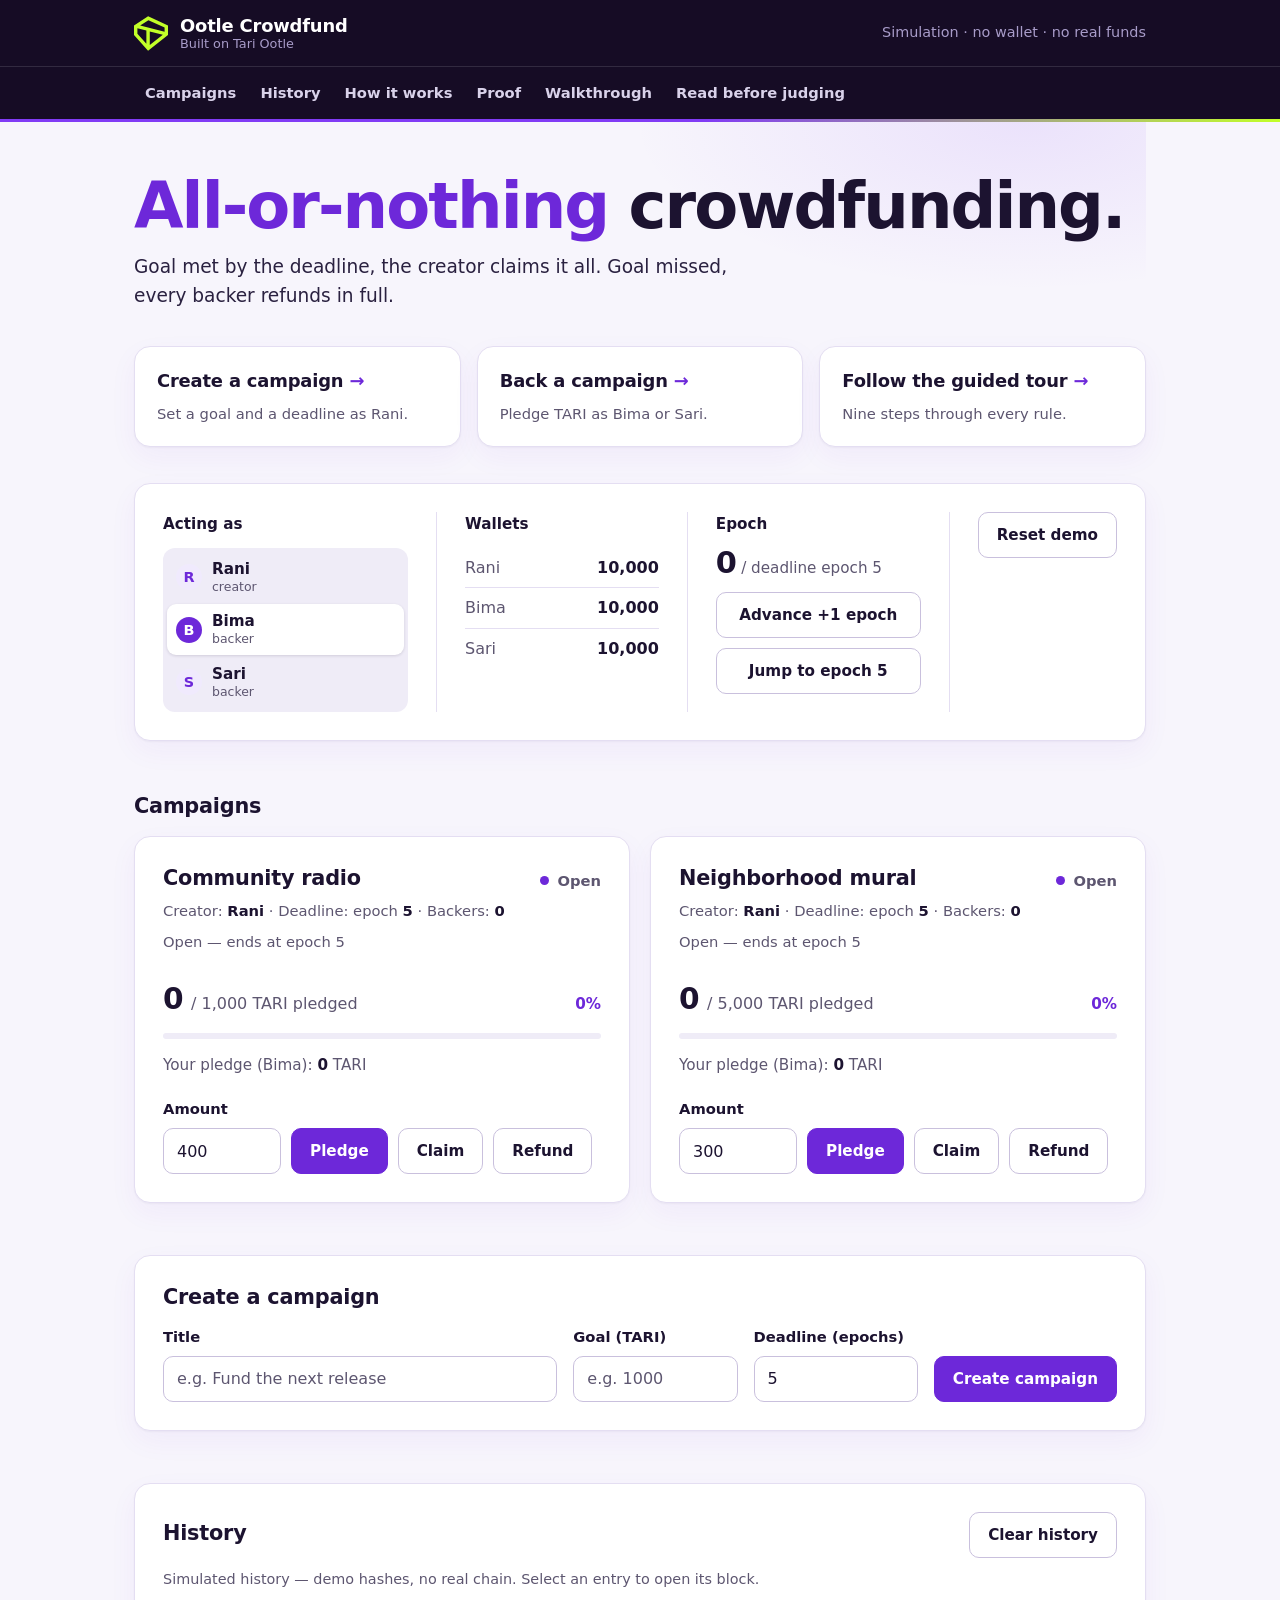
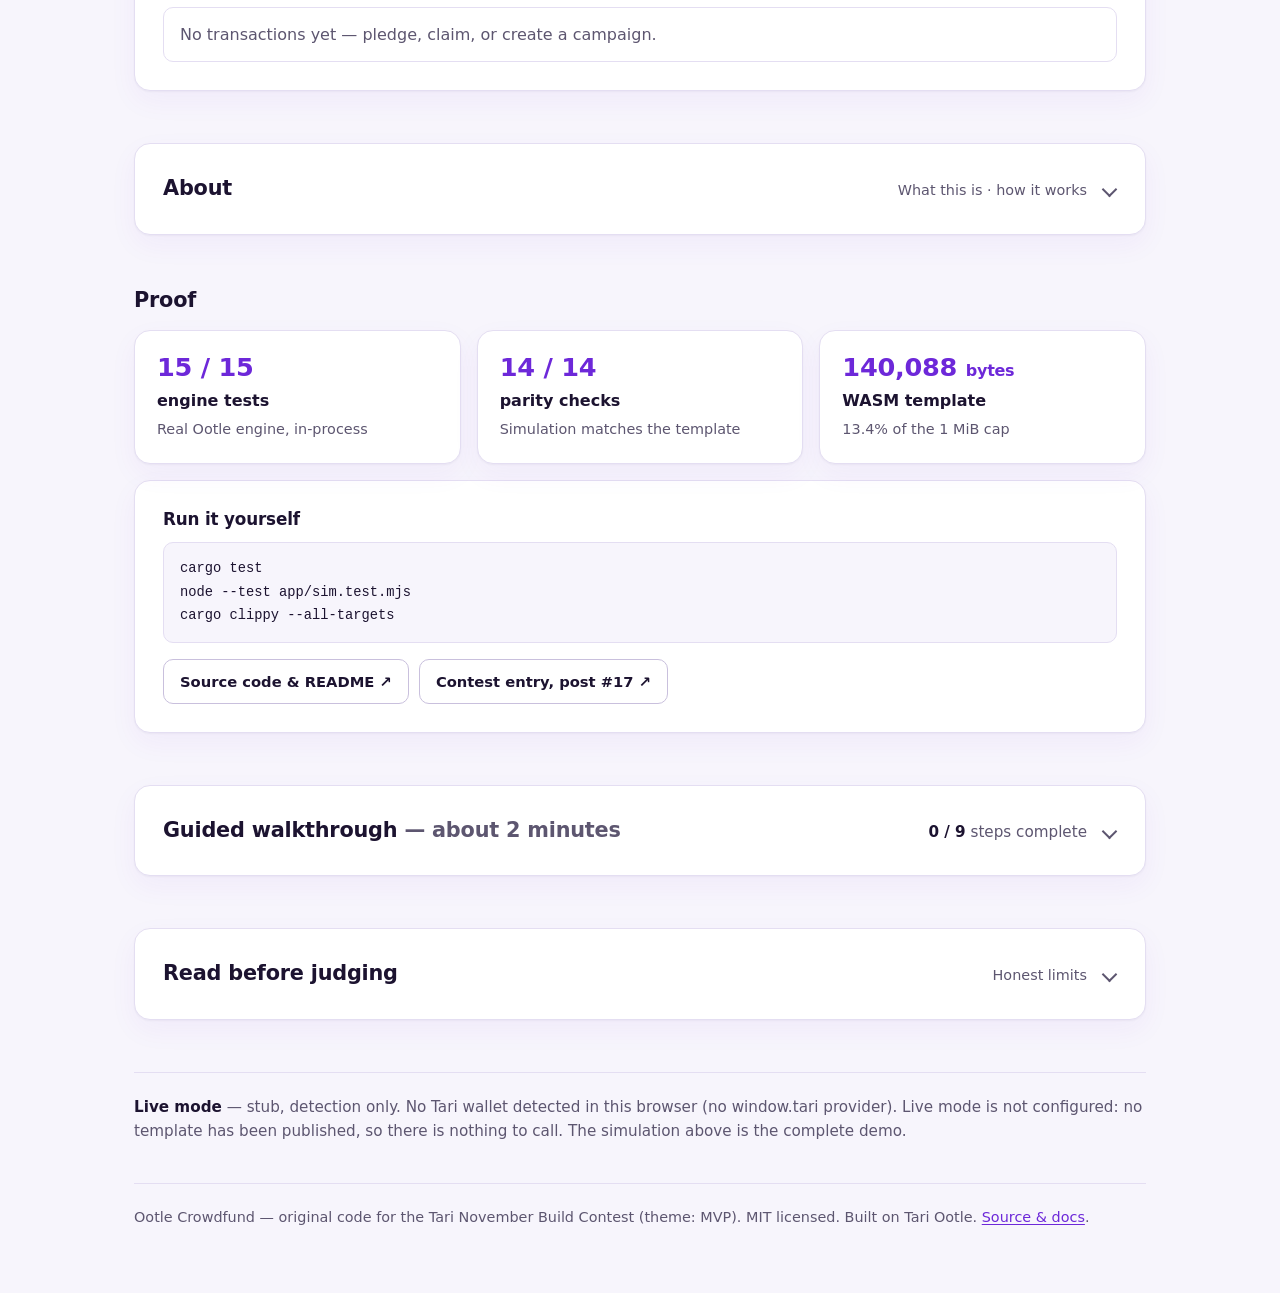
==== commit 4532adc2: "Demo: Tari identity pass — splash, navigation, entry cards, history + block view Third UI/UX pass. T" ====
--- a/index.html
+++ b/index.html
@@ -5,41 +5,94 @@
 <meta name="viewport" content="width=device-width, initial-scale=1">
 <title>Ootle Crowdfund — all-or-nothing crowdfunding (simulation demo)</title>
 <meta name="description" content="All-or-nothing crowdfunding on Tari Ootle: goal met, the creator claims; goal missed, every backer refunds in full. Walletless browser simulation of the real Rust template.">
-<link rel="icon" href="data:image/svg+xml,%3Csvg xmlns='http://www.w3.org/2000/svg' viewBox='0 0 100 100'%3E%3Crect width='100' height='100' rx='24' fill='%23a83c1e'/%3E%3Ctext x='50' y='72' font-size='58' text-anchor='middle' fill='white' font-family='sans-serif' font-weight='800'%3ET%3C/text%3E%3C/svg%3E">
+<meta name="theme-color" content="#160c25">
+<meta property="og:type" content="website">
+<meta property="og:title" content="Ootle Crowdfund — all-or-nothing crowdfunding on Tari Ootle">
+<meta property="og:description" content="Goal met, the creator claims. Goal missed, every backer refunds in full. Walletless browser simulation of the real Rust template.">
+<meta property="og:url" content="https://yogii123-qw.github.io/ootle-crowdfund/">
+<meta name="twitter:card" content="summary">
+<link rel="canonical" href="https://yogii123-qw.github.io/ootle-crowdfund/">
+<noscript><style>#splash{display:none!important}</style></noscript>
+<link rel="icon" href="data:image/svg+xml,%3Csvg xmlns='http://www.w3.org/2000/svg' viewBox='0 0 38 38'%3E%3Crect width='38' height='38' rx='9' fill='%23160c25'/%3E%3Cg transform='translate(5.7,5.3) scale(0.72)'%3E%3Cpath d='M0 10.2215V20.6884L15.321 37.7961L37.0481 20.7502V10.2124L15.3902 0.203934L0 10.2215ZM13.4816 30.1765L3.71336 19.2693V13.3381L13.4816 15.8506V30.1765ZM17.195 31.6065V16.804L31.4044 20.4591L17.195 31.6065ZM33.3366 12.5848V17.1224L6.72081 10.2779L15.6958 4.43582L33.3348 12.5867L33.3366 12.5848Z' fill='%23c2ff28'/%3E%3C/g%3E%3C/svg%3E">
 <link rel="stylesheet" href="style.css">
 </head>
 <body>
+<a class="skip-link" href="#workspace">Skip to the app</a>
+<!-- Official Tari gem mark, defined once and reused via <use>. Path data
+     is verbatim from tari.com's production wordmark SVG; the canonical
+     vendored copy with full source notes is app/tari-mark.svg. -->
+<svg aria-hidden="true" style="position:absolute;width:0;height:0;overflow:hidden">
+  <symbol id="tari-gem" viewBox="0 0 37.05 38">
+    <path d="M0 10.2215V20.6884L15.321 37.7961L37.0481 20.7502V10.2124L15.3902 0.203934L0 10.2215ZM13.4816 30.1765L3.71336 19.2693V13.3381L13.4816 15.8506V30.1765ZM17.195 31.6065V16.804L31.4044 20.4591L17.195 31.6065ZM33.3366 12.5848V17.1224L6.72081 10.2779L15.6958 4.43582L33.3348 12.5867L33.3366 12.5848Z"/>
+  </symbol>
+</svg>
+<div class="splash" id="splash" aria-hidden="true">
+  <div class="splash-inner">
+    <svg class="splash-mark" width="84" height="86" aria-hidden="true"><use href="#tari-gem"/></svg>
+    <p class="splash-word">Ootle Crowdfund</p>
+    <span class="splash-rule" aria-hidden="true"></span>
+    <p class="splash-sub">Built on Tari Ootle</p>
+  </div>
+</div>
 <header class="topbar">
   <div class="wrap topbar-inner">
     <p class="brand">
       <span class="brand-mark" aria-hidden="true">
-        <svg viewBox="0 0 32 32" width="30" height="30">
-          <rect width="32" height="32" rx="8" fill="#a83c1e"/>
-          <text x="16" y="23" font-size="19" text-anchor="middle" fill="#fff" font-family="system-ui, sans-serif" font-weight="800">T</text>
-        </svg>
+        <svg width="34" height="35" role="img" aria-label="Tari"><use href="#tari-gem"/></svg>
       </span>
-      Ootle Crowdfund
+      <span class="brand-text">Ootle Crowdfund<small>Built on Tari Ootle</small></span>
     </p>
+    <button type="button" class="menu-btn" id="menu-btn" aria-expanded="false" aria-controls="mobilenav" aria-label="Menu">
+      <span aria-hidden="true"></span><span aria-hidden="true"></span><span aria-hidden="true"></span>
+    </button>
     <p class="topbar-note">Simulation · no wallet · no real funds</p>
   </div>
+  <nav class="mainnav" aria-label="Sections">
+    <div class="wrap mainnav-inner">
+      <a href="#workspace" data-nav>Campaigns</a>
+      <a href="#history-section" data-nav>History</a>
+      <a href="#about" data-nav>How it works</a>
+      <a href="#proof" data-nav>Proof</a>
+      <a href="#walkthrough" data-nav>Walkthrough</a>
+      <a href="#limits" data-nav>Read before judging</a>
+    </div>
+  </nav>
+  <nav class="mobilenav" id="mobilenav" aria-label="Sections">
+    <a href="#workspace" data-nav>Campaigns</a>
+    <a href="#history-section" data-nav>History</a>
+    <a href="#about" data-nav>How it works</a>
+    <a href="#proof" data-nav>Proof</a>
+    <a href="#walkthrough" data-nav>Walkthrough</a>
+    <a href="#limits" data-nav>Read before judging</a>
+  </nav>
+  <div class="motif" aria-hidden="true"></div>
 </header>
 
 <main class="wrap">
+  <noscript><p class="noscript">This demo needs JavaScript: the simulation, wallets, and walkthrough all run in your browser. Nothing is sent anywhere.</p></noscript>
   <section class="intro">
-    <h1>All-or-nothing crowdfunding.</h1>
-    <p class="lede">A creator sets a goal and an epoch deadline. Backers pledge TARI into a vault.
-    Goal met by the deadline → the creator claims it all. Goal missed → every backer refunds
-    in full. No platform cut, no custody beyond the template.</p>
-    <p class="lede-note">This page runs a faithful in-browser simulation of the
-    <code>CrowdfundCampaign</code> Rust template — same rules, same rejection messages.
-    Nothing here touches a network or a wallet.</p>
-    <p class="proof"><strong>15 of 15</strong> engine tests pass against the real Ootle engine
-    · <strong>14 of 14</strong> parity checks match the template · <strong>MIT</strong> licensed</p>
-  </section>
-
-  <section class="card workspace" aria-label="Demo controls">
+    <h1><span class="accent-word">All-or-nothing</span> crowdfunding.</h1>
+    <p class="lede">Goal met by the deadline, the creator claims it all. Goal missed, every backer refunds in full.</p>
+  </section>
+
+  <nav class="entry-cards" aria-label="Choose your path">
+    <button type="button" class="entry-card" data-path="create">
+      <span class="entry-title">Create a campaign <span class="entry-arrow" aria-hidden="true">→</span></span>
+      <span class="entry-sub">Set a goal and a deadline as Rani.</span>
+    </button>
+    <button type="button" class="entry-card" data-path="back">
+      <span class="entry-title">Back a campaign <span class="entry-arrow" aria-hidden="true">→</span></span>
+      <span class="entry-sub">Pledge TARI as Bima or Sari.</span>
+    </button>
+    <button type="button" class="entry-card" data-path="tour">
+      <span class="entry-title">Follow the guided tour <span class="entry-arrow" aria-hidden="true">→</span></span>
+      <span class="entry-sub">Nine steps through every rule.</span>
+    </button>
+  </nav>
+
+  <section class="card workspace" id="workspace" tabindex="-1" aria-label="Demo controls">
     <div class="ws-group">
-      <p class="ws-label">Acting as <span class="ws-hint">The transaction signer</span></p>
+      <p class="ws-label">Acting as</p>
       <div class="row persona-row" role="group" aria-label="Active persona">
         <button type="button" class="persona-btn" data-persona="rani"><span class="avatar" aria-hidden="true">R</span><span class="persona-label">Rani<small>creator</small></span></button>
         <button type="button" class="persona-btn" data-persona="bima"><span class="avatar" aria-hidden="true">B</span><span class="persona-label">Bima<small>backer</small></span></button>
@@ -47,7 +100,7 @@
       </div>
     </div>
     <div class="ws-group">
-      <p class="ws-label">Wallets <span class="ws-hint">Demo units, not real TARI</span></p>
+      <p class="ws-label">Wallets</p>
       <ul class="wallets">
         <li><span class="wallet-name">Rani</span><strong id="balance-rani">10,000</strong></li>
         <li><span class="wallet-name">Bima</span><strong id="balance-bima">10,000</strong></li>
@@ -61,27 +114,24 @@
         <button id="epoch-plus-1" type="button">Advance +1 epoch</button>
         <button id="epoch-to-deadline" type="button">Jump to epoch 5</button>
       </div>
-      <p class="muted small ws-note">On Ootle mainnet an epoch is ~20 minutes. Here you control time so the deadline story fits in two minutes.</p>
     </div>
     <div class="ws-group ws-reset">
       <button id="reset-demo" type="button">Reset demo</button>
-      <p class="muted small ws-note">Restores both campaigns, all wallets, epoch 0, and the walkthrough checklist.</p>
-    </div>
-  </section>
-
-  <section class="campaigns-section">
+    </div>
+  </section>
+
+  <section class="campaigns-section" id="campaigns-section">
     <div class="section-head">
       <h2>Campaigns</h2>
-      <p class="muted">Two seeded campaigns — one will fund, one will miss.</p>
     </div>
     <div id="campaigns" class="campaign-grid"></div>
   </section>
 
-  <section class="card create">
+  <section class="card create" id="create">
     <h2>Create a campaign</h2>
     <form id="create-form">
       <label class="field-title">Title
-        <input id="new-title" type="text" maxlength="120" required placeholder="e.g. Fund the next open-source release">
+        <input id="new-title" type="text" maxlength="120" required placeholder="e.g. Fund the next release">
       </label>
       <label>Goal (TARI)
         <input id="new-goal" type="text" inputmode="numeric" required placeholder="e.g. 1000">
@@ -91,17 +141,80 @@
       </label>
       <button type="submit" class="btn-primary">Create campaign</button>
     </form>
-    <p class="muted small">The creator is the active persona. The goal must be a whole number and the deadline in the future — the template rejects anything else.</p>
     <p id="create-error" class="error" role="alert" hidden></p>
   </section>
 
-  <section class="card log-card">
+  <section class="card history-card" id="history-section">
     <div class="section-head">
-      <h2>Activity log</h2>
-      <button id="clear-log" type="button">Clear log</button>
-    </div>
-    <p class="muted small">Every click, mapped to the template call it mirrors.</p>
-    <ol id="log" class="log" aria-live="polite"></ol>
+      <h2>History</h2>
+      <button id="clear-history" type="button">Clear history</button>
+    </div>
+    <p class="muted small history-note">Simulated history — demo hashes, no real chain. Select an entry to open its block.</p>
+    <ol id="history" class="history" aria-live="polite"></ol>
+  </section>
+
+  <details class="card disclosure" id="about">
+    <summary>
+      <span class="summary-title">About</span>
+      <span class="muted small">What this is · how it works</span>
+    </summary>
+    <h3>What this page is</h3>
+    <p>This page runs a faithful in-browser simulation of the
+    <code>CrowdfundCampaign</code> Rust template — same rules, same rejection messages.
+    Nothing here touches a network or a wallet.</p>
+
+    <h3>How it works</h3>
+    <ul class="detail-list how-grid">
+      <li><strong>One campaign = one component.</strong> <code>new(title, goal, deadline_epoch)</code> opens it; the caller becomes the creator.</li>
+      <li><strong>Escrow vault.</strong> <code>pledge(bucket)</code> deposits TARI into the campaign vault and records the backer in a ledger. Pledges accumulate; overfunding is allowed.</li>
+      <li><strong>Epoch deadline.</strong> Pledges are accepted while <code>current_epoch &lt; deadline_epoch</code>. At <code>current_epoch &gt;= deadline_epoch</code> the campaign settles — the boundary is tested both ways.</li>
+      <li><strong>Exactly one outcome.</strong> Goal met → <code>claim()</code> pays the whole vault to the creator, once. Goal missed → <code>refund()</code> repays each backer in full, once. The other path is rejected with a specific message.</li>
+      <li><strong>Events.</strong> <code>CampaignCreated</code>, <code>Pledged</code>, <code>Funded</code> (once, when the goal is first reached), <code>Claimed</code>, <code>Refunded</code> — indexable by explorers.</li>
+      <li><strong>Access rules.</strong> Methods are callable by anyone; authorization is enforced in code by comparing the transaction signer to the recorded creator/pledge keys. The template creates no resource, so there are no owner-bypassable resource rules.</li>
+    </ul>
+
+    <h3>Live mode</h3>
+    <p>What live mode would need: a published template address on Esmeralda/mainnet, the
+    <code>window.tari</code> provider (Sapient extension or Tari Universe web wallet), and indexer reads for
+    campaign discovery. None of that is configured here, so this demo stays in simulation. The stub code
+    in <code>live.js</code> only detects a wallet and reports status — it never prompts, never signs, and
+    never submits a transaction.</p>
+
+    <p class="muted small">Build and test commands, stretch ideas, and the full honest-limits list live in the
+    <a href="https://github.com/Yogii123-qw/ootle-crowdfund">README</a>.</p>
+  </details>
+
+  <section class="proof-section" id="proof" aria-label="Proof">
+    <div class="section-head">
+      <h2>Proof</h2>
+    </div>
+    <div class="proof-grid">
+      <div class="proof-card">
+        <p class="proof-num">15 / 15</p>
+        <p class="proof-label">engine tests</p>
+        <p class="proof-sub muted small">Real Ootle engine, in-process</p>
+      </div>
+      <div class="proof-card">
+        <p class="proof-num">14 / 14</p>
+        <p class="proof-label">parity checks</p>
+        <p class="proof-sub muted small">Simulation matches the template</p>
+      </div>
+      <div class="proof-card">
+        <p class="proof-num">140,088 <span class="proof-unit">bytes</span></p>
+        <p class="proof-label">WASM template</p>
+        <p class="proof-sub muted small">13.4% of the 1 MiB cap</p>
+      </div>
+    </div>
+    <div class="card proof-commands">
+      <h3>Run it yourself</h3>
+      <pre><code>cargo test
+node --test app/sim.test.mjs
+cargo clippy --all-targets</code></pre>
+      <p class="proof-links">
+        <a href="https://github.com/Yogii123-qw/ootle-crowdfund">Source code &amp; README ↗</a>
+        <a href="https://community.tari.com/t/november-build-contest-thread-mvp/520/17">Contest entry, post #17 ↗</a>
+      </p>
+    </div>
   </section>
 
   <details class="card disclosure" id="walkthrough">
@@ -109,8 +222,7 @@
       <span class="summary-title">Guided walkthrough <span class="muted">— about 2 minutes</span></span>
       <span class="steps-progress"><span id="walkthrough-count">0 / 9</span> steps complete</span>
     </summary>
-    <p>Follow the steps. Each one ticks itself off as you do it. Rejections are part of the demo —
-    they prove the template says <em>no</em> exactly when it should.</p>
+    <p>Nine steps. Each ticks itself off as you do it — including the rejections.</p>
     <ol class="steps">
       <li data-step="pledge-bima">Pledge <strong>400</strong> as <strong>Bima</strong> on <em>Community radio</em>.</li>
       <li data-step="pledge-sari">Switch to <strong>Sari</strong> and pledge <strong>600</strong> on <em>Community radio</em> — the goal fills and the <code>Funded</code> event fires.</li>
@@ -122,27 +234,14 @@
       <li data-step="double-refund">Refund the same pledge again — it must be <em>rejected</em> (double refund).</li>
       <li data-step="refund-after-success">Try refunding <em>Community radio</em> — it must be <em>rejected</em> (refunds closed after success).</li>
     </ol>
-    <p class="muted small">Tip: switch the active persona with the “Acting as” control. The active persona is the transaction signer — the template checks it on every call.</p>
   </details>
-
-  <section class="how">
-    <h2>How it works</h2>
-    <ul class="features">
-      <li><strong>One campaign = one component.</strong> <code>new(title, goal, deadline_epoch)</code> opens it; the caller becomes the creator.</li>
-      <li><strong>Escrow vault.</strong> <code>pledge(bucket)</code> deposits TARI into the campaign vault and records the backer in a ledger. Pledges accumulate; overfunding is allowed.</li>
-      <li><strong>Epoch deadline.</strong> Pledges are accepted while <code>current_epoch &lt; deadline_epoch</code>. At <code>current_epoch &gt;= deadline_epoch</code> the campaign settles — the boundary is tested both ways.</li>
-      <li><strong>Exactly one outcome.</strong> Goal met → <code>claim()</code> pays the whole vault to the creator, once. Goal missed → <code>refund()</code> repays each backer in full, once. The other path is rejected with a specific message.</li>
-      <li><strong>Events.</strong> <code>CampaignCreated</code>, <code>Pledged</code>, <code>Funded</code> (once, when the goal is first reached), <code>Claimed</code>, <code>Refunded</code> — indexable by explorers.</li>
-      <li><strong>Access rules.</strong> Methods are callable by anyone; authorization is enforced in code by comparing the transaction signer to the recorded creator/pledge keys. The template creates no resource, so there are no owner-bypassable resource rules.</li>
-    </ul>
-  </section>
 
   <details class="card disclosure limits" id="limits">
     <summary>
-      <span class="summary-title">Honest limits</span>
-      <span class="muted small">Read before judging</span>
+      <span class="summary-title">Read before judging</span>
+      <span class="muted small">Honest limits</span>
     </summary>
-    <ul>
+    <ul class="detail-list">
       <li><strong>This page is a simulation.</strong> No template has been published to Esmeralda or mainnet, and no on-chain state exists. The simulation mirrors the template rules and is parity-tested (<code>node --test app/sim.test.mjs</code>); the template rules are proven against the real engine (<code>cargo test</code>, 15 tests).</li>
       <li><strong>Pledge amounts are public.</strong> Vault-based accounting means anyone can read who pledged how much. That is a deliberate v1 design choice, not an oversight. Hiding amounts would need a confidential/stealth design and is out of scope.</li>
       <li><strong>No partial refunds, no milestones, no platform fee.</strong> All-or-nothing, one claim, full refunds. Stretch ideas are listed in the README, not claimed here.</li>
@@ -152,22 +251,99 @@
   </details>
 
   <section class="live" id="live">
-    <h2>Live mode <span class="muted small">— stub, detection only</span></h2>
-    <p id="live-status">Checking for a Tari wallet…</p>
-    <p class="muted small">What live mode would need: a published template address on Esmeralda/mainnet, the
-    <code>window.tari</code> provider (Sapient extension or Tari Universe web wallet), and indexer reads for
-    campaign discovery. None of that is configured here, so this demo stays in simulation. The stub code
-    in <code>live.js</code> only detects a wallet and reports status — it never prompts, never signs, and
-    never submits a transaction.</p>
+    <p><strong>Live mode</strong> <span class="muted">— stub, detection only.</span> <span id="live-status">Checking for a Tari wallet…</span></p>
   </section>
 
   <footer class="muted small">
-    <p>Ootle Crowdfund — original code for the Tari November Build Contest (theme: MVP). MIT licensed.
-    Template: Rust + <code>tari_template_lib</code> 0.40.1. Simulation: dependency-free JavaScript.
-    See <code>README.md</code> for build/test commands and the full honest-limits list.</p>
+    <p>Ootle Crowdfund — original code for the Tari November Build Contest (theme: MVP). MIT licensed. Built on Tari Ootle. <a href="https://github.com/Yogii123-qw/ootle-crowdfund">Source &amp; docs</a>.</p>
   </footer>
 </main>
 
+<div class="modal-backdrop" id="block-modal" hidden>
+  <div class="modal-card" role="dialog" aria-modal="true" aria-labelledby="block-title">
+    <div class="modal-head">
+      <h2 id="block-title">Block</h2>
+      <button type="button" class="modal-close" id="block-close" aria-label="Close block details">×</button>
+    </div>
+    <p class="muted small modal-honest">Simulated block — demo data, no real chain.</p>
+    <div id="block-detail"></div>
+  </div>
+</div>
+
 <script type="module" src="app.js"></script>
+<script>
+/* Page chrome: splash screen, mobile menu, nav behavior, entry cards.
+ * None of this touches demo logic (app.js / sim.js / live.js own that);
+ * the entry cards drive the demo only through real clicks on the
+ * existing persona buttons. */
+(function () {
+  /* Splash: brief identity moment, then fully removed. Reduced motion
+   * skips it entirely; a hard timeout guarantees it can never trap
+   * the page. */
+  var splash = document.getElementById("splash");
+  if (splash) {
+    var remove = function () { if (splash.parentNode) splash.parentNode.removeChild(splash); };
+    if (window.matchMedia("(prefers-reduced-motion: reduce)").matches) { remove(); }
+    else {
+      var hide = function () {
+        splash.classList.add("splash-hidden");
+        setTimeout(remove, 500);
+      };
+      if (document.readyState === "complete") { setTimeout(hide, 900); }
+      else { window.addEventListener("load", function () { setTimeout(hide, 900); }); }
+      setTimeout(remove, 3000);
+    }
+  }
+
+  /* Mobile menu: toggle panel, Escape closes, choosing a section
+   * closes the panel. */
+  var menuBtn = document.getElementById("menu-btn");
+  var mobileNav = document.getElementById("mobilenav");
+  function setMenu(open) {
+    mobileNav.classList.toggle("open", open);
+    menuBtn.setAttribute("aria-expanded", open ? "true" : "false");
+    menuBtn.classList.toggle("is-open", open);
+  }
+  menuBtn.addEventListener("click", function () {
+    setMenu(!mobileNav.classList.contains("open"));
+  });
+  document.addEventListener("keydown", function (e) {
+    if (e.key === "Escape") setMenu(false);
+  });
+
+  /* Nav links: collapsed destinations open before the anchor jump, so
+   * the user lands on open content; the mobile panel closes. */
+  document.querySelectorAll("[data-nav]").forEach(function (link) {
+    link.addEventListener("click", function () {
+      var target = document.querySelector(link.getAttribute("href"));
+      if (target && target.tagName === "DETAILS") target.open = true;
+      setMenu(false);
+    });
+  });
+
+  /* Entry cards: real routing. Persona paths click the existing
+   * persona buttons (the demo's own handlers run); the tour opens
+   * the walkthrough. Every card scrolls its destination into view. */
+  var paths = {
+    create: { persona: "rani", target: "#create" },
+    back: { persona: "bima", target: "#campaigns-section" },
+    tour: { target: "#walkthrough", open: true }
+  };
+  document.querySelectorAll(".entry-card").forEach(function (card) {
+    card.addEventListener("click", function () {
+      var p = paths[card.dataset.path];
+      if (!p) return;
+      if (p.persona) {
+        var btn = document.querySelector('.persona-btn[data-persona="' + p.persona + '"]');
+        if (btn) btn.click();
+      }
+      var el = document.querySelector(p.target);
+      if (!el) return;
+      if (p.open && el.tagName === "DETAILS") el.open = true;
+      el.scrollIntoView({ behavior: "smooth", block: "start" });
+    });
+  });
+})();
+</script>
 </body>
 </html>
--- a/style.css
+++ b/style.css
@@ -1,33 +1,51 @@
-/* Ootle Crowdfund demo — visual layer, second pass.
+/* Ootle Crowdfund demo — visual layer, third pass.
  *
- * LIGHT, calm, confident, and ORIGINAL: bright neutral paper, warm
- * near-black ink, one rust accent used sparingly, hairline dividers,
- * generous whitespace, and a bold grotesque display headline. This
- * identity is our own — it deliberately does not imitate any other
- * entry's palette, typography, or devices. No external assets, so the
- * page works fully offline. All class/id hooks used by app.js are
- * preserved; this file only changes how things look, never what
- * they do.
+ * TARI IDENTITY, verified from official sources (2026-11-15):
+ * - The gem/"T" mark is the official Tari design mark: path data copied
+ *   verbatim and unaltered from the wordmark SVG served by tari.com
+ *   itself (viewBox 0 0 121 38), rendered in Tari lime on Tari
+ *   violet-black — the exact treatment of tari.com/favicon.png.
+ * - Tari violet #813BF5 appears in tari.com source; the Ootle docs
+ *   (ootle.tari.com, Starlight theme) use #8158F5. The accent ramp
+ *   below is darkened from that violet only where WCAG AA demands it.
+ * - Tari lime #c2ff28 and violet-black #160c25 are the two dominant
+ *   colors of the official favicon, measured from the file itself.
+ * Descriptive use only: the mark sits beside "Built on Tari Ootle"
+ * and never pretends this demo IS Tari. The layout, copy, and
+ * composition are our own — no other entry's design is copied.
+ *
+ * The page is an APP, not a document: brand bar, one short headline,
+ * the workspace, campaigns, history, walkthrough. Explanation lives in
+ * the collapsed "About" section; judging notes live separately in
+ * the collapsed "Read before judging" section.
+ * No external assets; the page works fully offline. All class/id
+ * hooks used by app.js are preserved; this file only changes how
+ * things look, never what they do.
  *
  * Contrast (WCAG AA, verified by script against the shipped CSS):
- * body ink on paper/surface, secondary text on paper/surface, and
- * white on the accent button all exceed 4.5:1. */
+ * every text/background pair below exceeds 4.5:1, including white
+ * on the accent button (7.10:1) and the lime mark on the dark bar
+ * (15.83:1, decorative). */
 
 :root {
-  --paper: #faf9f5;
+  --bar: #160c25;
+  --lime: #c2ff28;
+  --violet: #813bf5;
+  --paper: #f7f5fc;
   --surface: #ffffff;
-  --surface-2: #f0eee8;
-  --ink: #211e1a;
-  --text: #2b2823;
-  --secondary: #6d675d;
-  --line: #e3ded2;
-  --line-strong: #c9c2b0;
-  --accent: #a83c1e;
-  --accent-deep: #8c3018;
-  --accent-soft: #f8eae3;
-  --ok: #2e7d5b;
-  --warn: #96690f;
-  --bad: #b3402e;
+  --surface-2: #efecf7;
+  --ink: #1c1330;
+  --text: #2a2140;
+  --secondary: #5d5670;
+  --bar-secondary: #a89cc9;
+  --line: #e4def2;
+  --line-strong: #c9c0dd;
+  --accent: #6d28d9;
+  --accent-deep: #5b21b6;
+  --accent-soft: #f0eafd;
+  --ok: #1f7a54;
+  --warn: #8a6100;
+  --bad: #b3382e;
   --error-bg: #fbeeea;
   --error-line: #ecc9bf;
   --error-text: #8f2f22;
@@ -53,19 +71,47 @@
 
 ::selection { background: var(--accent-soft); }
 
+/* Skip link: invisible until keyboard-focused, then a clear target. */
+.skip-link {
+  position: absolute;
+  left: 16px;
+  top: -60px;
+  z-index: 200;
+  background: var(--bar);
+  color: #fff;
+  padding: 10px 16px;
+  border-radius: var(--radius-sm);
+  font-weight: 600;
+  text-decoration: none;
+  transition: top 150ms ease;
+}
+.skip-link:focus { top: 12px; color: #fff; }
+
+/* Honest no-JS notice (only rendered when scripts are off). */
+.noscript {
+  margin: 24px 0 0;
+  padding: 12px 16px;
+  border: 1px solid var(--line-strong);
+  border-left: 3px solid var(--accent);
+  border-radius: var(--radius-sm);
+  background: var(--surface);
+  color: var(--text);
+}
+
 .wrap { max-width: 1060px; margin: 0 auto; padding: 0 24px; }
 main.wrap { padding-bottom: 64px; }
 
 /* ---------- Typography ---------- */
 
 h1 {
-  margin: 0 0 20px;
-  font-size: clamp(2.5rem, 5.5vw, 3.7rem);
-  line-height: 1.04;
+  margin: 0 0 14px;
+  font-size: clamp(2.6rem, 6vw, 4rem);
+  line-height: 1.02;
   letter-spacing: -0.03em;
   font-weight: 800;
   color: var(--ink);
 }
+h1 .accent-word { color: var(--accent); }
 h2 { margin: 0 0 6px; font-size: 1.3rem; line-height: 1.3; letter-spacing: -0.01em; color: var(--ink); }
 h3 { margin: 0; font-size: 1.3rem; line-height: 1.3; letter-spacing: -0.01em; color: var(--ink); }
 
@@ -82,6 +128,9 @@
   overflow-wrap: anywhere;
 }
 
+a { color: var(--accent); text-underline-offset: 2px; }
+a:hover { color: var(--accent-deep); }
+
 .section-head {
   display: flex;
   align-items: baseline;
@@ -93,15 +142,67 @@
 .section-head h2 { margin-bottom: 0; }
 .section-head p { margin: 0; }
 
-/* ---------- Top bar ---------- */
-
-.topbar { border-bottom: 1px solid var(--line); }
+/* ---------- Splash screen ---------- */
+
+/* Brief identity moment on load (pattern only — the mark and wordmark
+ * are our own + Tari identity, never another app's). Removed from the
+ * DOM after the fade; it can never intercept input. */
+.splash {
+  position: fixed;
+  inset: 0;
+  z-index: 100;
+  display: grid;
+  place-items: center;
+  background: var(--paper);
+  transition: opacity 450ms ease;
+}
+.splash-hidden { opacity: 0; pointer-events: none; }
+.splash-inner {
+  display: grid;
+  justify-items: center;
+  gap: 0;
+  padding: 24px;
+  animation: splash-in 450ms ease both;
+}
+@keyframes splash-in {
+  from { opacity: 0; transform: translateY(10px); }
+  to { opacity: 1; transform: translateY(0); }
+}
+.splash-mark { line-height: 0; fill: var(--violet); display: block; }
+.splash-word {
+  margin: 24px 0 0;
+  font-size: 1.8rem;
+  font-weight: 800;
+  letter-spacing: -0.02em;
+  line-height: 1.15;
+  color: var(--ink);
+  text-align: center;
+}
+.splash-rule {
+  width: 48px;
+  height: 3px;
+  margin-top: 16px;
+  border-radius: 999px;
+  background: linear-gradient(90deg, var(--violet), var(--lime));
+}
+.splash-sub { margin: 12px 0 0; color: var(--secondary); font-size: 0.95rem; }
+
+/* ---------- Top bar + navigation ---------- */
+
+/* Sticky app header: brand lockup, section nav, and the honest
+ * simulation note stay reachable while scrolling. */
+.topbar {
+  background: var(--bar);
+  position: sticky;
+  top: 0;
+  z-index: 50;
+}
 .topbar-inner {
   display: flex;
   align-items: center;
   justify-content: space-between;
-  gap: 16px;
-  min-height: 62px;
+  gap: 12px 20px;
+  min-height: 66px;
   flex-wrap: wrap;
   padding-top: 10px;
   padding-bottom: 10px;
@@ -110,22 +211,144 @@
   margin: 0;
   display: flex;
   align-items: center;
-  gap: 11px;
-  font-size: 1.05rem;
+  gap: 12px;
+  color: #fff;
+}
+.brand-mark { line-height: 0; flex: none; }
+.brand-mark svg { fill: var(--lime); display: block; }
+.brand-text {
+  display: grid;
+  line-height: 1.2;
+  font-size: 1.12rem;
   font-weight: 650;
   letter-spacing: -0.01em;
-  color: var(--ink);
-}
-.brand-mark { line-height: 0; }
-.topbar-note { margin: 0; font-size: 0.9rem; color: var(--secondary); }
+}
+.brand-text small {
+  font-size: 0.8rem;
+  font-weight: 400;
+  color: var(--bar-secondary);
+  letter-spacing: 0;
+}
+.topbar-note { margin: 0; font-size: 0.9rem; color: var(--bar-secondary); }
+
+/* Desktop section nav: a second row inside the sticky bar, so six
+ * honest section links fit without crowding the brand lockup. */
+.mainnav { border-top: 1px solid rgba(255, 255, 255, 0.12); }
+.mainnav-inner { display: flex; gap: 2px; flex-wrap: wrap; padding-top: 6px; padding-bottom: 6px; }
+.mainnav a {
+  color: #d9d2ea;
+  text-decoration: none;
+  font-size: 0.92rem;
+  font-weight: 600;
+  padding: 8px 11px;
+  border-radius: 8px;
+  white-space: nowrap;
+}
+.mainnav a:hover { color: #fff; background: rgba(255, 255, 255, 0.08); }
+.mainnav a:focus-visible, .menu-btn:focus-visible, .mobilenav a:focus-visible {
+  outline: 2px solid var(--lime);
+  outline-offset: 2px;
+}
+
+/* Mobile menu button: hamburger that morphs into an X. Hidden on
+ * wide screens; the panel below only exists under the breakpoint. */
+.menu-btn {
+  display: none;
+  width: 46px;
+  height: 46px;
+  min-height: 46px;
+  padding: 0;
+  background: transparent;
+  border: 1px solid rgba(255, 255, 255, 0.25);
+  border-radius: var(--radius-sm);
+  flex-direction: column;
+  align-items: center;
+  justify-content: center;
+  gap: 5px;
+}
+.menu-btn:hover:not(:disabled) { background: rgba(255, 255, 255, 0.08); border-color: rgba(255, 255, 255, 0.4); }
+.menu-btn span {
+  display: block;
+  width: 20px;
+  height: 2px;
+  border-radius: 2px;
+  background: #fff;
+  transition: transform 160ms ease, opacity 120ms ease;
+}
+.menu-btn.is-open span:nth-child(1) { transform: translateY(7px) rotate(45deg); }
+.menu-btn.is-open span:nth-child(2) { opacity: 0; }
+.menu-btn.is-open span:nth-child(3) { transform: translateY(-7px) rotate(-45deg); }
+
+.mobilenav {
+  display: none;
+  position: absolute;
+  top: 100%;
+  left: 0;
+  right: 0;
+  background: var(--bar);
+  border-top: 1px solid rgba(255, 255, 255, 0.12);
+  box-shadow: 0 18px 30px rgba(0, 0, 0, 0.35);
+  z-index: 60;
+}
+.mobilenav.open { display: block; }
+.mobilenav a {
+  display: block;
+  padding: 15px 24px;
+  color: #fff;
+  text-decoration: none;
+  font-size: 1.05rem;
+  font-weight: 600;
+  border-bottom: 1px solid rgba(255, 255, 255, 0.10);
+}
+.mobilenav a:last-child { border-bottom: none; }
+.mobilenav a:hover { background: rgba(255, 255, 255, 0.06); }
+
+/* Restrained Tari motif: one 3px violet-to-lime hairline under the bar. */
+.motif {
+  height: 3px;
+  background: linear-gradient(90deg, var(--violet) 0%, var(--violet) 55%, var(--lime) 100%);
+}
 
 /* ---------- Intro ---------- */
 
-.intro { padding: 56px 0 8px; }
-.lede { max-width: 56ch; font-size: 1.16rem; line-height: 1.55; margin: 0; }
-.lede-note { max-width: 62ch; color: var(--secondary); margin: 18px 0 0; }
-.proof { margin: 26px 0 0; color: var(--secondary); }
-.proof strong { color: var(--ink); font-weight: 650; font-variant-numeric: tabular-nums; }
+.intro {
+  padding: 52px 0 4px;
+  background: radial-gradient(560px 240px at 88% 0%, rgba(129, 59, 245, 0.10), rgba(129, 59, 245, 0) 70%);
+}
+.lede { max-width: 52ch; font-size: 1.16rem; line-height: 1.55; margin: 0; color: var(--text); }
+
+/* Anchor destinations clear the sticky header (two rows on desktop). */
+section, details { scroll-margin-top: 130px; }
+
+/* ---------- Entry cards ---------- */
+
+/* First-paint routing: one bold line, one quiet subline, an arrow.
+ * Each card does something real (see the page script). */
+.entry-cards {
+  display: grid;
+  grid-template-columns: repeat(3, 1fr);
+  gap: 16px;
+  margin: 32px 0 0;
+}
+.entry-card {
+  display: grid;
+  gap: 6px;
+  text-align: left;
+  background: var(--surface);
+  border: 1px solid var(--line);
+  border-radius: var(--radius);
+  padding: 20px 22px;
+  min-height: 0;
+  box-shadow: 0 1px 2px rgba(28, 19, 48, 0.04), 0 10px 28px rgba(109, 40, 217, 0.05);
+  cursor: pointer;
+  font: inherit;
+}
+.entry-card:hover:not(:disabled) { background: var(--surface); border-color: var(--accent); }
+.entry-card:active:not(:disabled) { background: var(--surface-2); }
+.entry-title { font-size: 1.12rem; font-weight: 700; letter-spacing: -0.01em; color: var(--ink); }
+.entry-arrow { color: var(--accent); display: inline-block; transition: transform 150ms ease; }
+.entry-card:hover .entry-arrow { transform: translateX(4px); }
+.entry-sub { font-size: 0.92rem; font-weight: 400; color: var(--secondary); }
 
 /* ---------- Cards ---------- */
 
@@ -134,21 +357,22 @@
   border: 1px solid var(--line);
   border-radius: var(--radius);
   padding: 28px;
+  box-shadow: 0 1px 2px rgba(28, 19, 48, 0.04), 0 10px 28px rgba(109, 40, 217, 0.05);
 }
 
 /* ---------- Workspace ---------- */
 
 .workspace {
-  margin: 40px 0 0;
+  margin: 36px 0 0;
   display: grid;
   grid-template-columns: 1.1fr 1fr 1.05fr auto;
   gap: 28px;
 }
+/* Skip-link target: programmatic focus only, no focus ring on the card. */
+.workspace:focus { outline: none; }
 .ws-group { min-width: 0; }
 .ws-group + .ws-group { border-left: 1px solid var(--line); padding-left: 28px; }
 .ws-label { margin: 0 0 12px; font-weight: 650; color: var(--ink); font-size: 0.95rem; }
-.ws-hint { display: block; font-weight: 400; color: var(--secondary); font-size: 0.85rem; margin-top: 2px; }
-.ws-note { margin: 12px 0 0; }
 
 /* Vertical account-switcher list: roomy at every width, one clear
  * active row. Buttons stay .persona-btn with .active + data-persona.
@@ -165,8 +389,8 @@
   min-height: 48px;
   text-align: left;
 }
-.persona-btn:hover:not(.active) { background: rgba(255, 255, 255, 0.55); }
-.persona-btn.active { background: var(--surface); box-shadow: 0 1px 3px rgba(28, 43, 35, 0.14); }
+.persona-btn:hover:not(.active) { background: rgba(255, 255, 255, 0.6); }
+.persona-btn.active { background: var(--surface); box-shadow: 0 1px 3px rgba(28, 19, 48, 0.14); }
 .avatar {
   width: 26px;
   height: 26px;
@@ -209,8 +433,7 @@
 
 .workspace .epoch-actions { flex-direction: column; flex-wrap: nowrap; align-items: stretch; }
 
-.ws-reset { display: flex; flex-direction: column; align-items: flex-start; gap: 4px; }
-.ws-reset .ws-note { margin-top: 8px; max-width: 22ch; }
+.ws-reset { display: flex; flex-direction: column; align-items: flex-start; }
 
 /* ---------- Buttons & inputs ---------- */
 
@@ -229,15 +452,15 @@
   font-family: inherit;
   transition: background-color 120ms ease, border-color 120ms ease;
 }
-button:hover:not(:disabled) { background: var(--surface-2); border-color: #a8a28a; }
-button:active:not(:disabled) { background: #e7e5d8; }
+button:hover:not(:disabled) { background: var(--surface-2); border-color: #a79ec2; }
+button:active:not(:disabled) { background: #e6e1f2; }
 button:disabled {
   background: var(--surface);
-  color: #8a857a;
+  color: #8a84a0;
   border-color: var(--line);
   cursor: not-allowed;
 }
-button:focus-visible, input:focus-visible, summary:focus-visible {
+button:focus-visible, input:focus-visible, summary:focus-visible, a:focus-visible {
   outline: 2px solid var(--accent);
   outline-offset: 2px;
 }
@@ -266,7 +489,7 @@
 
 /* ---------- Campaign cards ---------- */
 
-.campaigns-section { margin: 56px 0 0; }
+.campaigns-section { margin: 52px 0 0; }
 .campaign-grid { display: grid; grid-template-columns: 1fr 1fr; gap: 20px; }
 .campaign { margin: 0; display: flex; flex-direction: column; }
 
@@ -346,7 +569,7 @@
 
 /* ---------- Create form ---------- */
 
-.create { margin-top: 56px; }
+.create { margin-top: 52px; }
 #create-form {
   display: grid;
   grid-template-columns: 2.4fr 1fr 1fr auto;
@@ -354,38 +577,162 @@
   align-items: end;
   margin-top: 14px;
 }
-.create .muted.small { margin: 14px 0 0; }
-
-/* ---------- Activity log ---------- */
-
-.log-card { margin-top: 56px; }
-.log {
+
+/* ---------- Transaction history ---------- */
+
+/* Designed history list, not a log dump: every simulated action is one
+ * row (type, campaign, actor, epoch, deterministic demo hash, outcome).
+ * Rows are buttons: selecting one opens the simulated block view.
+ * The hashes are deterministic from the simulated call — never random. */
+.history-card { margin-top: 52px; }
+.history-note { margin: -6px 0 16px; }
+.history {
   list-style: none;
   padding: 0;
-  margin: 16px 0 0;
-  max-height: 280px;
+  margin: 0;
+  border: 1px solid var(--line);
+  border-radius: var(--radius-sm);
   overflow-y: auto;
+  max-height: 340px;
+}
+/* Empty state: pure CSS, adds no DOM nodes, so the entry count stays honest. */
+.history:empty::after {
+  content: "No transactions yet — pledge, claim, or create a campaign.";
+  display: block;
+  padding: 14px 16px;
+  color: var(--secondary);
+}
+.hist-row { border-bottom: 1px solid var(--line); }
+.hist-row:last-child { border-bottom: none; }
+.hist-entry {
+  display: flex;
+  align-items: flex-start;
+  justify-content: space-between;
+  gap: 16px;
+  width: 100%;
+  padding: 13px 16px;
+  border: none;
+  border-radius: 0;
+  background: var(--surface);
+  text-align: left;
+  min-height: 0;
+  font-weight: 400;
+}
+.hist-entry:hover:not(:disabled) { background: var(--paper); }
+.hist-entry:active:not(:disabled) { background: var(--surface-2); }
+.hist-main { display: grid; gap: 3px; min-width: 0; }
+.hist-title { font-weight: 650; color: var(--ink); font-size: 0.98rem; }
+.hist-meta { font-size: 0.86rem; color: var(--secondary); }
+.hist-hash { font-family: var(--mono); font-size: 0.84rem; }
+.hist-error { font-size: 0.86rem; color: var(--error-text); overflow-wrap: anywhere; }
+.hist-side { display: grid; justify-items: end; gap: 3px; flex: none; }
+.hist-amount { font-weight: 650; color: var(--ink); font-variant-numeric: tabular-nums; white-space: nowrap; }
+.hist-status { font-size: 0.86rem; font-weight: 650; white-space: nowrap; }
+.hist-ok .hist-status { color: var(--ok); }
+.hist-reject .hist-status, .hist-reject .hist-amount { color: var(--bad); }
+
+/* ---------- Simulated block view ---------- */
+
+/* In-app explorer detail: the epoch is the block-height analog, the
+ * block hash is derived deterministically from the epoch's entries.
+ * Simulated only — never linked to any real external explorer. */
+body.modal-open { overflow: hidden; }
+.modal-backdrop {
+  position: fixed;
+  inset: 0;
+  z-index: 80;
+  display: grid;
+  place-items: center;
+  padding: 24px 16px;
+  background: rgba(22, 12, 37, 0.55);
+}
+.modal-backdrop[hidden] { display: none; }
+.modal-card {
+  width: min(640px, 100%);
+  max-height: calc(100dvh - 48px);
+  overflow-y: auto;
+  background: var(--surface);
   border: 1px solid var(--line);
-  border-radius: var(--radius-sm);
+  border-radius: var(--radius);
+  padding: 24px;
+  box-shadow: 0 24px 60px rgba(0, 0, 0, 0.35);
+}
+.modal-head { display: flex; justify-content: space-between; align-items: flex-start; gap: 16px; }
+.modal-head h2 { margin: 0; font-size: 1.4rem; }
+.modal-close {
+  flex: none;
+  width: 46px;
+  height: 46px;
+  min-height: 46px;
+  padding: 0;
+  font-size: 1.5rem;
+  line-height: 1;
+  display: grid;
+  place-items: center;
+}
+.modal-honest { margin: 6px 0 0; }
+.block-facts {
+  margin: 20px 0 0;
+  display: grid;
+  border: 1px solid var(--line);
+  border-radius: var(--radius-sm);
+  overflow: hidden;
+}
+.block-facts .fact {
+  display: flex;
+  justify-content: space-between;
+  gap: 16px;
+  padding: 10px 14px;
+  border-bottom: 1px solid var(--line);
+  font-size: 0.92rem;
+}
+.block-facts .fact:last-child { border-bottom: none; }
+.fact dt { color: var(--secondary); flex: none; }
+.fact dd { margin: 0; color: var(--ink); font-weight: 600; text-align: right; overflow-wrap: anywhere; }
+.fact dd.mono { font-family: var(--mono); font-weight: 400; font-size: 0.86rem; }
+.fact dd.ok { color: var(--ok); }
+.fact dd.bad { color: var(--bad); }
+.block-sub { font-size: 1.02rem; font-weight: 650; color: var(--ink); margin: 24px 0 10px; }
+.block-call {
+  margin: 0;
   background: var(--paper);
+  border: 1px solid var(--line);
+  border-radius: var(--radius-sm);
+  padding: 12px 14px;
   font-family: var(--mono);
   font-size: 0.86rem;
   line-height: 1.6;
-}
-.log li {
-  padding: 9px 14px 9px 16px;
-  border-bottom: 1px solid var(--line);
-  border-left: 3px solid var(--line-strong);
   overflow-wrap: anywhere;
-}
-.log li:last-child { border-bottom: none; }
-.log li.call { color: var(--text); border-left-color: var(--line-strong); }
-.log li.ok { color: var(--ok); border-left-color: var(--ok); }
-.log li.reject { color: var(--bad); border-left-color: var(--bad); }
+  white-space: pre-wrap;
+  color: var(--text);
+}
+.block-events { list-style: none; padding: 0; margin: 0; display: grid; gap: 8px; }
+.block-events li {
+  border: 1px solid var(--line);
+  border-radius: var(--radius-sm);
+  padding: 10px 14px;
+  font-family: var(--mono);
+  font-size: 0.86rem;
+  overflow-wrap: anywhere;
+}
+.block-events .ev-topic { color: var(--accent); font-weight: 650; }
+.sibling-list { list-style: none; padding: 0; margin: 0; display: grid; gap: 8px; }
+.sibling-btn {
+  width: 100%;
+  text-align: left;
+  display: flex;
+  justify-content: space-between;
+  align-items: center;
+  gap: 12px;
+  padding: 11px 14px;
+  font-weight: 600;
+}
+.sibling-btn .sib-hash { font-family: var(--mono); font-size: 0.84rem; font-weight: 400; color: var(--secondary); }
+.sibling-btn[aria-current="true"] { border-color: var(--accent); background: var(--accent-soft); }
 
 /* ---------- Collapsible sections ---------- */
 
-.disclosure { margin-top: 56px; }
+.disclosure { margin-top: 52px; }
 .disclosure summary {
   position: relative;
   display: flex;
@@ -450,55 +797,116 @@
   color: #fff;
 }
 
-.limits ul { margin: 0; padding-left: 20px; }
-.limits li { margin: 10px 0; }
-.limits li::marker { color: var(--accent); }
-
-/* ---------- How it works ---------- */
-
-.how { margin-top: 56px; }
-.features {
-  list-style: none;
-  padding: 0;
-  margin: 18px 0 0;
-  display: grid;
-  grid-template-columns: repeat(3, 1fr);
-  gap: 28px 32px;
-}
-.features li { font-size: 0.97rem; color: var(--secondary); }
-.features li strong { color: var(--ink); }
+/* "About": the dedicated home for system explanation. Subsections are
+ * separated blocks with generous spacing; the How-it-works list reads
+ * in two scannable columns on wide screens. "Read before judging"
+ * (#limits) holds only the honest-limits list, same compact style. */
+#about h3 { font-size: 1.05rem; margin-top: 28px; }
+#about h3:first-of-type { margin-top: 20px; }
+#about h3:not(:first-of-type) { border-top: 1px solid var(--line); padding-top: 22px; }
+#about h3 + p, #about h3 + ul { margin-top: 8px; }
+#about p { margin-bottom: 0; }
+.detail-list { margin: 0; padding-left: 20px; }
+.detail-list li { margin: 12px 0; line-height: 1.6; }
+.detail-list li::marker { color: var(--accent); }
+@media (min-width: 700px) {
+  .how-grid { columns: 2; column-gap: 32px; }
+  .how-grid li { break-inside: avoid; }
+}
+
+/* ---------- Proof ---------- */
+
+.proof-section { margin-top: 52px; }
+.proof-grid { display: grid; grid-template-columns: repeat(3, 1fr); gap: 16px; }
+.proof-card {
+  background: var(--surface);
+  border: 1px solid var(--line);
+  border-radius: var(--radius);
+  padding: 22px;
+  box-shadow: 0 1px 2px rgba(28, 19, 48, 0.04), 0 10px 28px rgba(109, 40, 217, 0.05);
+}
+.proof-num {
+  margin: 0;
+  font-size: 1.6rem;
+  line-height: 1.15;
+  font-weight: 750;
+  letter-spacing: -0.01em;
+  color: var(--accent);
+  font-variant-numeric: tabular-nums;
+}
+.proof-unit { font-size: 1rem; font-weight: 650; }
+.proof-label { margin: 6px 0 0; font-weight: 650; color: var(--ink); }
+.proof-sub { margin: 4px 0 0; }
+.proof-commands { margin-top: 16px; }
+.proof-commands h3 { font-size: 1.05rem; margin-bottom: 12px; }
+.proof-commands pre {
+  margin: 0;
+  background: var(--paper);
+  border: 1px solid var(--line);
+  border-radius: var(--radius-sm);
+  padding: 14px 16px;
+  overflow-x: auto;
+  font-family: var(--mono);
+  font-size: 0.86rem;
+  line-height: 1.7;
+  color: var(--text);
+}
+.proof-commands pre code { background: none; padding: 0; font-size: 1em; }
+.proof-links { margin: 16px 0 0; display: flex; gap: 10px; flex-wrap: wrap; }
+.proof-links a {
+  display: inline-block;
+  border: 1px solid var(--line-strong);
+  border-radius: var(--radius-sm);
+  padding: 10px 16px;
+  font-weight: 600;
+  font-size: 0.92rem;
+  color: var(--ink);
+  text-decoration: none;
+}
+.proof-links a:hover { background: var(--surface-2); color: var(--accent-deep); }
 
 /* ---------- Live mode + footer ---------- */
 
-.live { margin-top: 56px; border-top: 1px solid var(--line); padding-top: 28px; }
-.live h2 { font-size: 1.15rem; }
-.live p { max-width: 68ch; }
-
-footer { margin-top: 48px; border-top: 1px solid var(--line); padding-top: 24px; }
-footer p { margin: 0; max-width: 72ch; }
+.live { margin-top: 52px; border-top: 1px solid var(--line); padding-top: 22px; color: var(--secondary); font-size: 0.95rem; }
+.live p { margin: 0; }
+.live strong { color: var(--ink); }
+
+footer { margin-top: 40px; border-top: 1px solid var(--line); padding-top: 22px; }
+footer p { margin: 0; }
 
 /* ---------- Responsive ---------- */
+
+/* Nav switch: inline links need room; under 960px the bar keeps the
+ * brand + note and navigation moves behind the menu button. */
+@media (max-width: 960px) {
+  .mainnav { display: none; }
+  .menu-btn { display: flex; }
+}
+@media (min-width: 961px) {
+  .mobilenav { display: none !important; }
+}
 
 @media (max-width: 900px) {
   .workspace { grid-template-columns: 1fr 1fr; gap: 28px; }
   .ws-group + .ws-group { border-left: none; padding-left: 0; }
   .ws-group:nth-child(3), .ws-group:nth-child(4) { border-top: 1px solid var(--line); padding-top: 24px; }
-  .features { grid-template-columns: 1fr 1fr; }
   #create-form { grid-template-columns: 1fr 1fr; }
   #create-form .field-title { grid-column: 1 / -1; }
+  .entry-cards { grid-template-columns: 1fr; }
+  .proof-grid { grid-template-columns: 1fr; }
 }
 
 @media (max-width: 640px) {
   .wrap { padding: 0 18px; }
-  .intro { padding-top: 40px; }
-  .workspace { grid-template-columns: 1fr; gap: 24px; margin-top: 32px; }
+  .intro { padding-top: 38px; background: radial-gradient(340px 180px at 100% 0%, rgba(129, 59, 245, 0.10), rgba(129, 59, 245, 0) 70%); }
+  section, details { scroll-margin-top: 124px; }
+  .workspace { grid-template-columns: 1fr; gap: 24px; margin-top: 30px; }
   .ws-group:nth-child(2) { border-top: 1px solid var(--line); padding-top: 24px; }
   .campaign-grid { grid-template-columns: 1fr; }
-  .campaigns-section, .create, .log-card, .disclosure, .how, .live { margin-top: 44px; }
+  .campaigns-section, .create, .history-card, .disclosure, .proof-section, .live { margin-top: 40px; }
   .card { padding: 22px 18px; }
   #create-form { grid-template-columns: 1fr; }
   #create-form button { justify-self: start; }
-  .features { grid-template-columns: 1fr; gap: 20px; }
   .campaign .row label { flex: 1 1 100%; }
   .campaign .row button { flex: 1 1 28%; padding-left: 10px; padding-right: 10px; }
   .topbar-note { font-size: 0.85rem; }
@@ -506,5 +914,5 @@
 
 @media (prefers-reduced-motion: reduce) {
   html { scroll-behavior: auto; }
-  *, *::before, *::after { transition: none !important; }
-}
+  *, *::before, *::after { transition: none !important; animation: none !important; }
+}
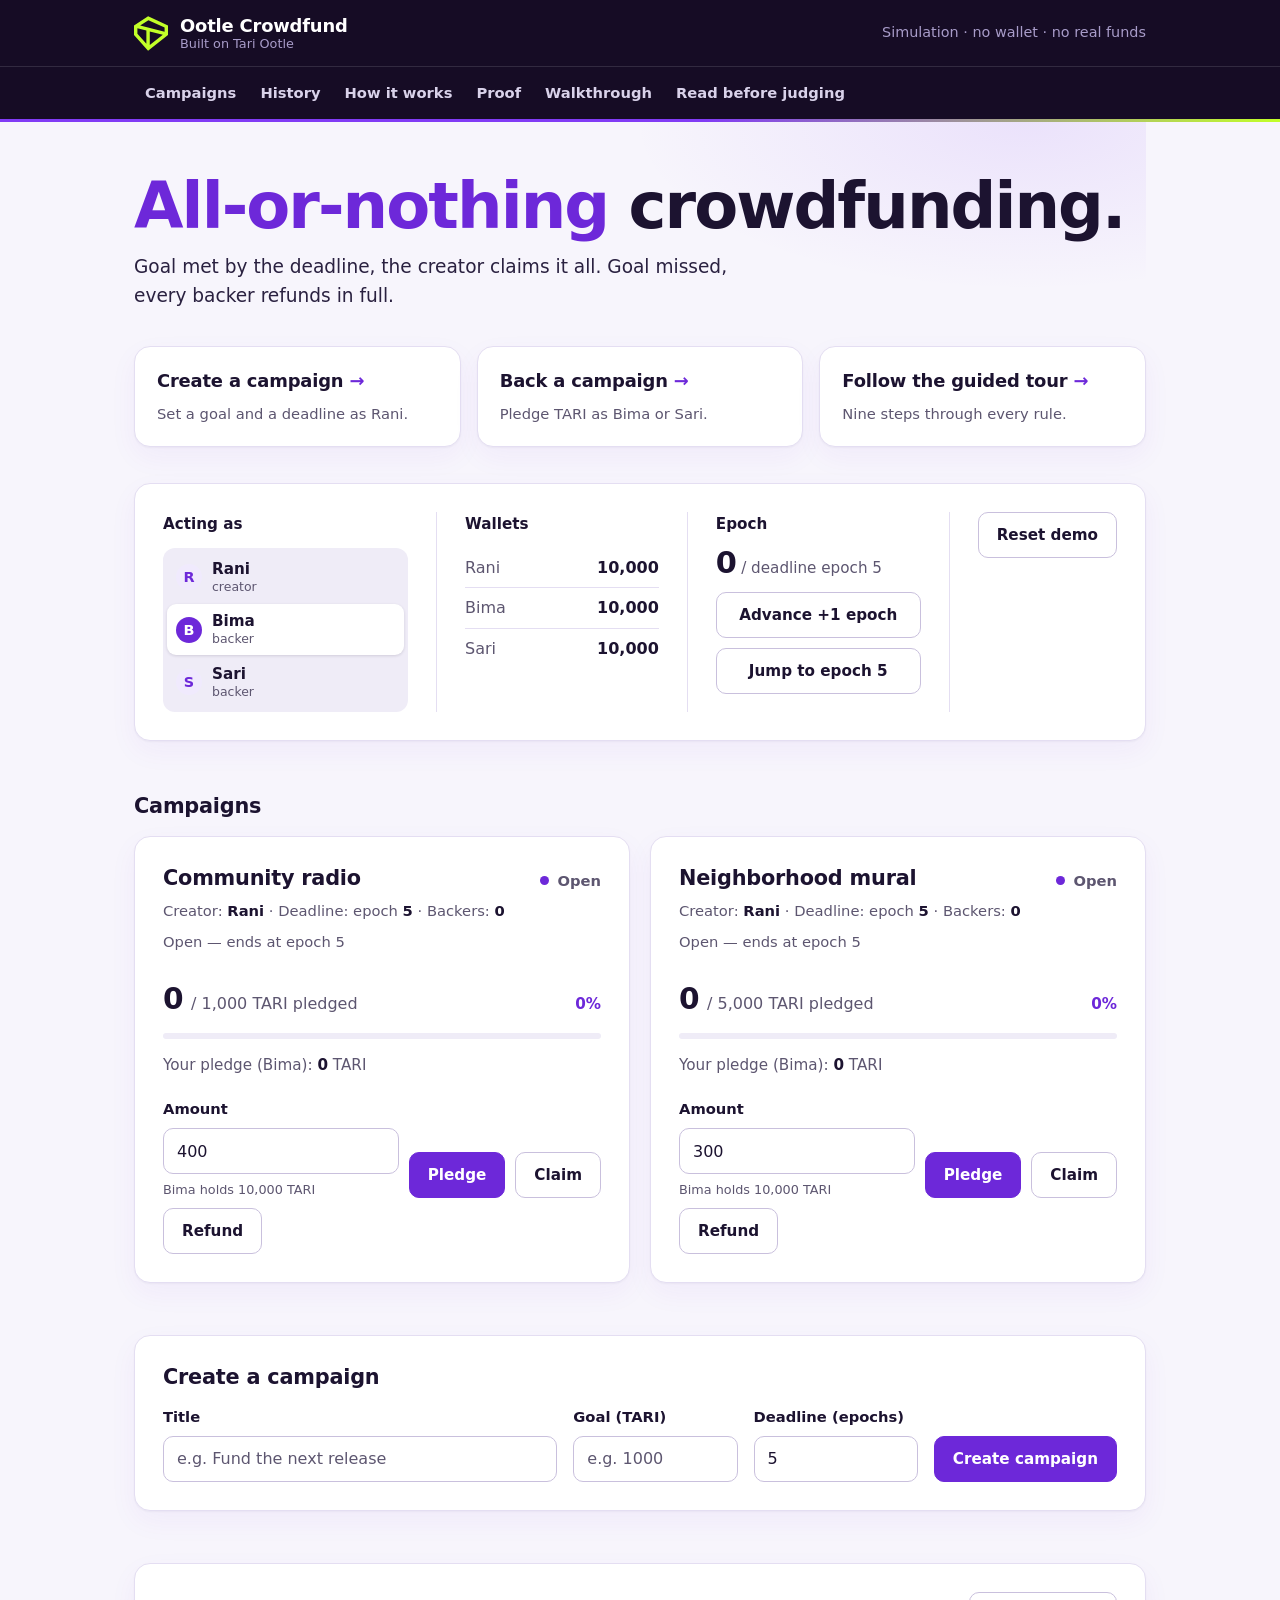
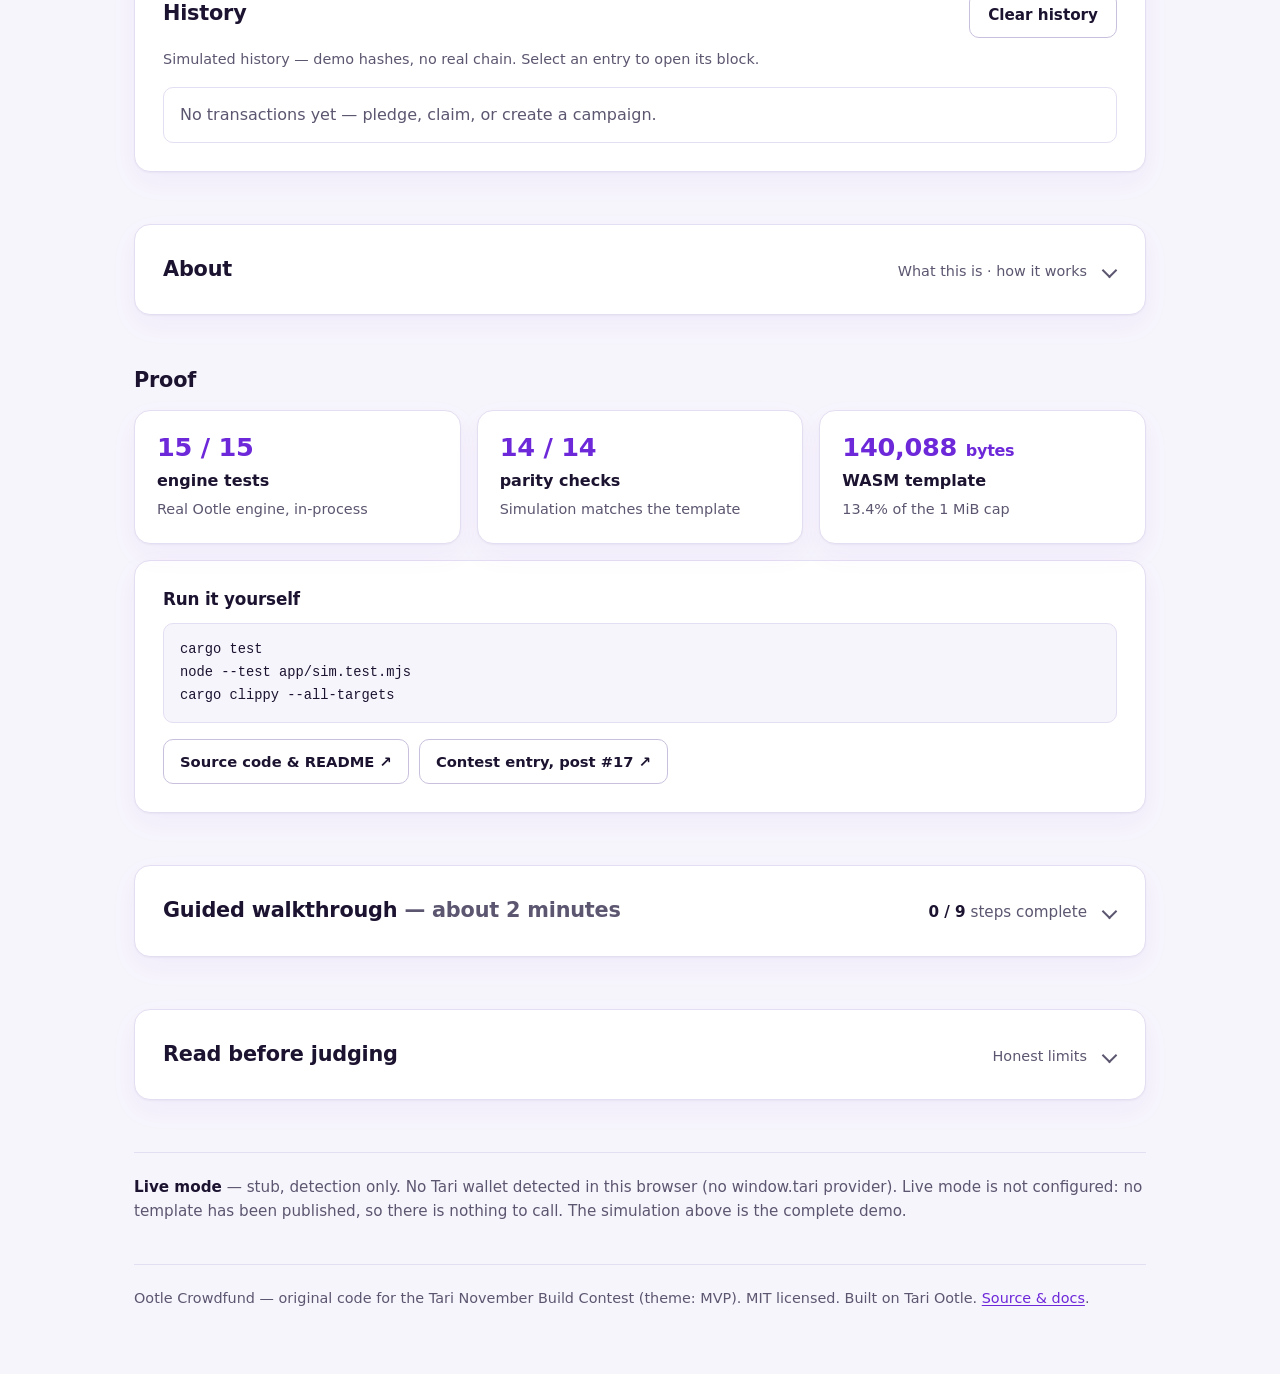
==== commit f6b0ea80: "Demo: balance hints, guided rejection, goal hint, contextual primary button - Each Amount field show" ====
--- a/index.html
+++ b/index.html
@@ -140,6 +140,7 @@
         <input id="new-deadline" type="number" min="1" max="1000" value="5" required>
       </label>
       <button type="submit" class="btn-primary">Create campaign</button>
+      <p id="goal-hint" class="goal-hint" hidden></p>
     </form>
     <p id="create-error" class="error" role="alert" hidden></p>
   </section>
--- a/style.css
+++ b/style.css
@@ -554,8 +554,23 @@
 .mine-line strong { color: var(--ink); font-variant-numeric: tabular-nums; }
 
 .campaign .row { margin-top: 20px; }
-.campaign .row label { flex: 0 0 118px; }
+/* The label grows into the row's slack so the balance hint below the
+ * input stays on one line; the buttons keep their natural width. */
+.campaign .row label { flex: 1 0 118px; }
 .campaign .row input.amount { width: 100%; }
+
+/* Balance hint under each Amount field: the acting persona's demo
+ * balance, shown where the pledge decision is made — the workspace
+ * wallets sit far above the cards on mobile. Quiet secondary text;
+ * the same pair as .muted on white, already AA-verified. */
+.balance-hint {
+  font-size: 0.8rem;
+  line-height: 1.35;
+  font-weight: 400;
+  color: var(--secondary);
+  font-variant-numeric: tabular-nums;
+  white-space: nowrap;
+}
 
 .error {
   color: var(--error-text);
@@ -576,6 +591,15 @@
   gap: 16px;
   align-items: end;
   margin-top: 14px;
+}
+
+/* Goal hint: quiet, full-width, never an error. Appears only when the
+ * entered goal exceeds the demo wallets' combined balance. */
+.goal-hint {
+  grid-column: 1 / -1;
+  margin: 0;
+  font-size: 0.88rem;
+  color: var(--secondary);
 }
 
 /* ---------- Transaction history ---------- */
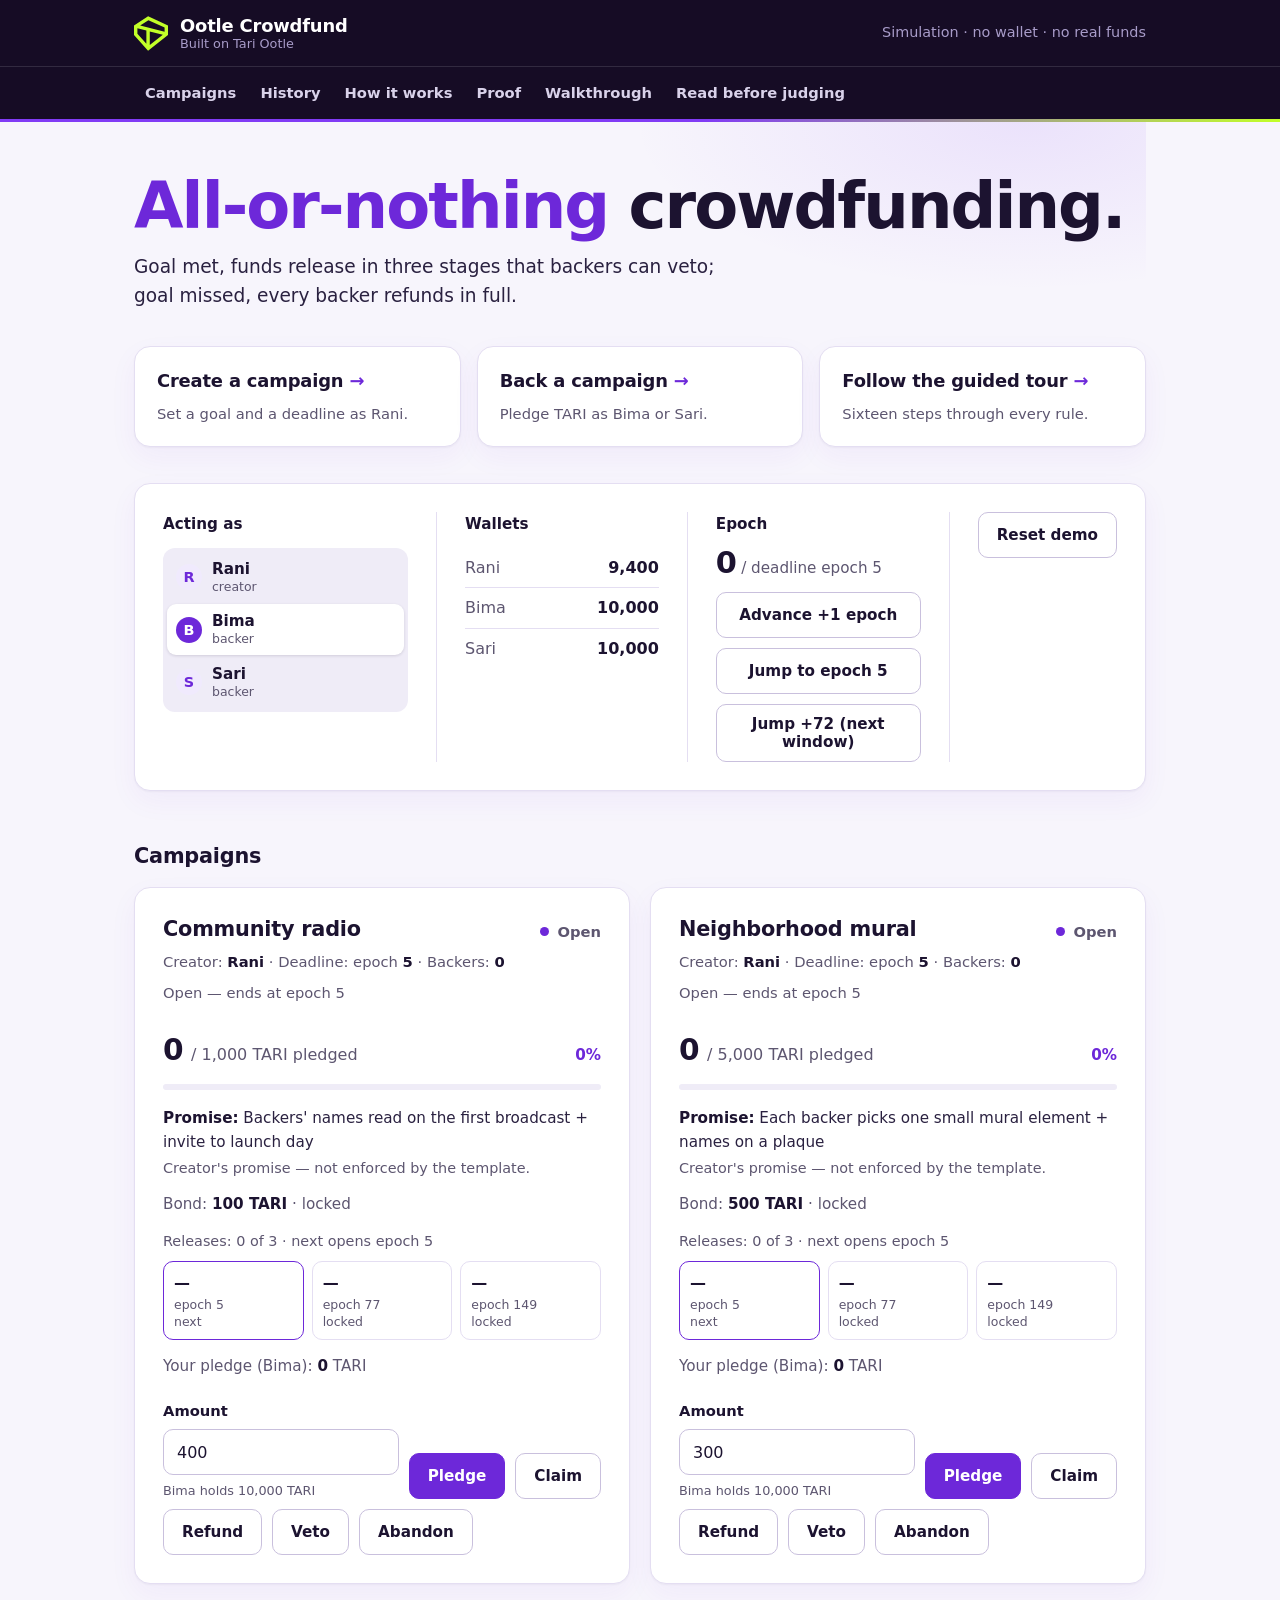
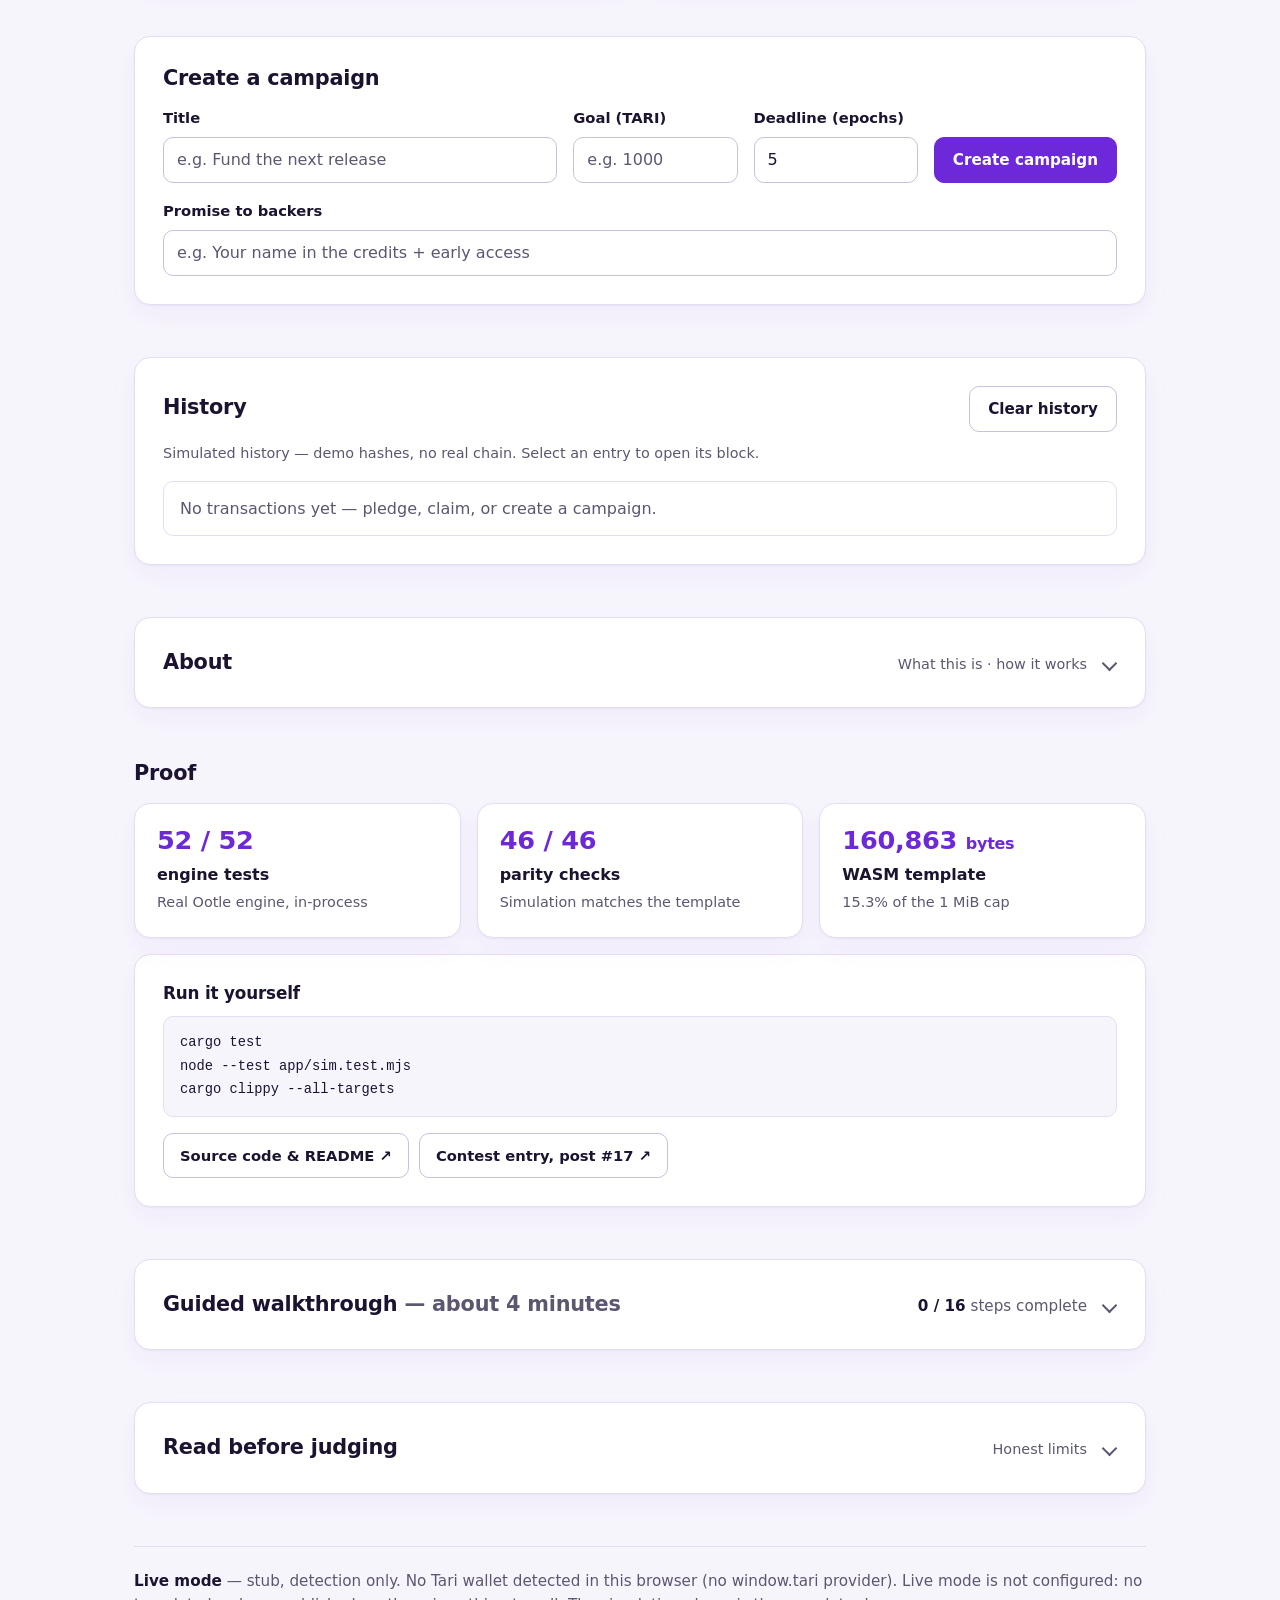
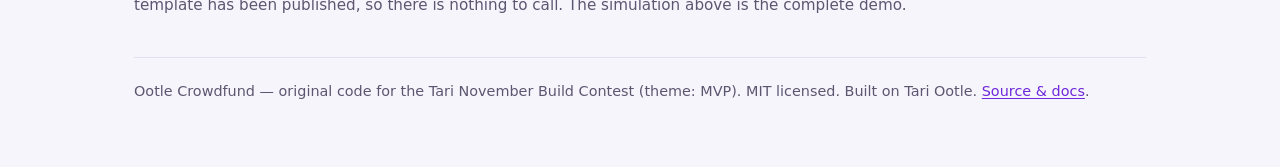
==== commit 262630ac: "Mechanism v2: staged tranches, pledge-weighted veto, creator bond Template: 3 tranches of the pledge" ====
--- a/index.html
+++ b/index.html
@@ -4,11 +4,11 @@
 <meta charset="utf-8">
 <meta name="viewport" content="width=device-width, initial-scale=1">
 <title>Ootle Crowdfund — all-or-nothing crowdfunding (simulation demo)</title>
-<meta name="description" content="All-or-nothing crowdfunding on Tari Ootle: goal met, the creator claims; goal missed, every backer refunds in full. Walletless browser simulation of the real Rust template.">
+<meta name="description" content="All-or-nothing crowdfunding on Tari Ootle: goal met, funds release in three stages that backers can veto; goal missed, every backer refunds in full. Walletless browser simulation of the real Rust template.">
 <meta name="theme-color" content="#160c25">
 <meta property="og:type" content="website">
 <meta property="og:title" content="Ootle Crowdfund — all-or-nothing crowdfunding on Tari Ootle">
-<meta property="og:description" content="Goal met, the creator claims. Goal missed, every backer refunds in full. Walletless browser simulation of the real Rust template.">
+<meta property="og:description" content="Goal met, funds release in three stages that backers can veto. Goal missed, every backer refunds in full. Walletless browser simulation of the real Rust template.">
 <meta property="og:url" content="https://yogii123-qw.github.io/ootle-crowdfund/">
 <meta name="twitter:card" content="summary">
 <link rel="canonical" href="https://yogii123-qw.github.io/ootle-crowdfund/">
@@ -72,7 +72,7 @@
   <noscript><p class="noscript">This demo needs JavaScript: the simulation, wallets, and walkthrough all run in your browser. Nothing is sent anywhere.</p></noscript>
   <section class="intro">
     <h1><span class="accent-word">All-or-nothing</span> crowdfunding.</h1>
-    <p class="lede">Goal met by the deadline, the creator claims it all. Goal missed, every backer refunds in full.</p>
+    <p class="lede">Goal met, funds release in three stages that backers can veto; goal missed, every backer refunds in full.</p>
   </section>
 
   <nav class="entry-cards" aria-label="Choose your path">
@@ -86,7 +86,7 @@
     </button>
     <button type="button" class="entry-card" data-path="tour">
       <span class="entry-title">Follow the guided tour <span class="entry-arrow" aria-hidden="true">→</span></span>
-      <span class="entry-sub">Nine steps through every rule.</span>
+      <span class="entry-sub">Sixteen steps through every rule.</span>
     </button>
   </nav>
 
@@ -102,7 +102,7 @@
     <div class="ws-group">
       <p class="ws-label">Wallets</p>
       <ul class="wallets">
-        <li><span class="wallet-name">Rani</span><strong id="balance-rani">10,000</strong></li>
+        <li><span class="wallet-name">Rani</span><strong id="balance-rani">9,400</strong></li>
         <li><span class="wallet-name">Bima</span><strong id="balance-bima">10,000</strong></li>
         <li><span class="wallet-name">Sari</span><strong id="balance-sari">10,000</strong></li>
       </ul>
@@ -113,6 +113,7 @@
       <div class="row epoch-actions">
         <button id="epoch-plus-1" type="button">Advance +1 epoch</button>
         <button id="epoch-to-deadline" type="button">Jump to epoch 5</button>
+        <button id="epoch-plus-72" type="button">Jump +72 (next window)</button>
       </div>
     </div>
     <div class="ws-group ws-reset">
@@ -139,7 +140,11 @@
       <label>Deadline (epochs)
         <input id="new-deadline" type="number" min="1" max="1000" value="5" required>
       </label>
+      <label class="field-promise">Promise to backers
+        <input id="new-promise" type="text" maxlength="280" required placeholder="e.g. Your name in the credits + early access">
+      </label>
       <button type="submit" class="btn-primary">Create campaign</button>
+      <p id="bond-hint" class="bond-hint" hidden></p>
       <p id="goal-hint" class="goal-hint" hidden></p>
     </form>
     <p id="create-error" class="error" role="alert" hidden></p>
@@ -166,11 +171,14 @@
 
     <h3>How it works</h3>
     <ul class="detail-list how-grid">
-      <li><strong>One campaign = one component.</strong> <code>new(title, goal, deadline_epoch)</code> opens it; the caller becomes the creator.</li>
+      <li><strong>One campaign = one component.</strong> <code>new(title, promise, goal, deadline_epoch, bond)</code> opens it; the caller becomes the creator and locks a bond of <code>max(goal / 10, 100)</code> in its own vault.</li>
+      <li><strong>Promise on the record.</strong> The creator's promise — what backers get — is stored on-chain and shown on the card, labeled as the creator's promise. The template does not enforce it; the bond and the veto are the enforcement.</li>
       <li><strong>Escrow vault.</strong> <code>pledge(bucket)</code> deposits TARI into the campaign vault and records the backer in a ledger. Pledges accumulate; overfunding is allowed.</li>
-      <li><strong>Epoch deadline.</strong> Pledges are accepted while <code>current_epoch &lt; deadline_epoch</code>. At <code>current_epoch &gt;= deadline_epoch</code> the campaign settles — the boundary is tested both ways.</li>
-      <li><strong>Exactly one outcome.</strong> Goal met → <code>claim()</code> pays the whole vault to the creator, once. Goal missed → <code>refund()</code> repays each backer in full, once. The other path is rejected with a specific message.</li>
-      <li><strong>Events.</strong> <code>CampaignCreated</code>, <code>Pledged</code>, <code>Funded</code> (once, when the goal is first reached), <code>Claimed</code>, <code>Refunded</code> — indexable by explorers.</li>
+      <li><strong>Epoch deadline.</strong> Pledges are accepted while <code>current_epoch &lt; deadline_epoch</code>. At <code>current_epoch &gt;= deadline_epoch</code> the campaign settles — the boundary is tested both ways. Funding stays all-or-nothing: goal missed → every backer refunds in full, once.</li>
+      <li><strong>Staged release.</strong> Goal met → <code>claim()</code> pays one tranche per call: three equal thirds of the total pledged, at gates <code>deadline + 0, 72, 144</code> epochs. No single release dominates.</li>
+      <li><strong>Backer veto.</strong> From the deadline until each release, any backer may <code>veto()</code>. Votes are pledge-weighted; strictly more than half freezes the rest, and refunds pay pro-rata shares of what remains plus shares of the forfeited bond. The tally resets on each release.</li>
+      <li><strong>Abandonment.</strong> If the creator claims nothing for 72 epochs past a gate, anyone may call <code>abandon()</code> — same refund path as a veto, bond included.</li>
+      <li><strong>Events.</strong> <code>CampaignCreated</code>, <code>Pledged</code>, <code>Funded</code> (once, when the goal is first reached), <code>TrancheReleased</code>, <code>CampaignCompleted</code>, <code>VetoCast</code>, <code>VetoSucceeded</code>, <code>Abandoned</code>, <code>BondForfeited</code>, <code>BondReturned</code>, <code>Refunded</code> — indexable by explorers.</li>
       <li><strong>Access rules.</strong> Methods are callable by anyone; authorization is enforced in code by comparing the transaction signer to the recorded creator/pledge keys. The template creates no resource, so there are no owner-bypassable resource rules.</li>
     </ul>
 
@@ -191,19 +199,19 @@
     </div>
     <div class="proof-grid">
       <div class="proof-card">
-        <p class="proof-num">15 / 15</p>
+        <p class="proof-num">52 / 52</p>
         <p class="proof-label">engine tests</p>
         <p class="proof-sub muted small">Real Ootle engine, in-process</p>
       </div>
       <div class="proof-card">
-        <p class="proof-num">14 / 14</p>
+        <p class="proof-num">46 / 46</p>
         <p class="proof-label">parity checks</p>
         <p class="proof-sub muted small">Simulation matches the template</p>
       </div>
       <div class="proof-card">
-        <p class="proof-num">140,088 <span class="proof-unit">bytes</span></p>
+        <p class="proof-num">160,863 <span class="proof-unit">bytes</span></p>
         <p class="proof-label">WASM template</p>
-        <p class="proof-sub muted small">13.4% of the 1 MiB cap</p>
+        <p class="proof-sub muted small">15.3% of the 1 MiB cap</p>
       </div>
     </div>
     <div class="card proof-commands">
@@ -220,20 +228,27 @@
 
   <details class="card disclosure" id="walkthrough">
     <summary>
-      <span class="summary-title">Guided walkthrough <span class="muted">— about 2 minutes</span></span>
-      <span class="steps-progress"><span id="walkthrough-count">0 / 9</span> steps complete</span>
+      <span class="summary-title">Guided walkthrough <span class="muted">— about 4 minutes</span></span>
+      <span class="steps-progress"><span id="walkthrough-count">0 / 16</span> steps complete</span>
     </summary>
-    <p>Nine steps. Each ticks itself off as you do it — including the rejections.</p>
+    <p>Sixteen steps. Each ticks itself off as you do it — including the rejections.</p>
     <ol class="steps">
       <li data-step="pledge-bima">Pledge <strong>400</strong> as <strong>Bima</strong> on <em>Community radio</em>.</li>
       <li data-step="pledge-sari">Switch to <strong>Sari</strong> and pledge <strong>600</strong> on <em>Community radio</em> — the goal fills and the <code>Funded</code> event fires.</li>
       <li data-step="pledge-mural">Pledge <strong>300</strong> as <strong>Bima</strong> on <em>Neighborhood mural</em>. Do this <em>before</em> advancing time: pledges close at the deadline. This campaign will miss its goal — that is what makes the refund steps below possible.</li>
       <li data-step="early-claim">Switch to <strong>Rani</strong> and try <strong>Claim</strong> before the deadline — it must be <em>rejected</em> (too early).</li>
+      <li data-step="create-promise">As <strong>Rani</strong>, create <em>Rooftop garden</em>: goal <strong>900</strong>, promise “Backers get a name on the garden gate + first harvest share.”, deadline <strong>5</strong> epochs. Note the <strong>100 TARI</strong> bond — it leaves Rani's wallet at creation.</li>
+      <li data-step="fund-created">Fund <em>Rooftop garden</em>: pledge <strong>600</strong> as <strong>Bima</strong>, then <strong>300</strong> as <strong>Sari</strong>.</li>
       <li data-step="advance">Advance the epoch to <strong>5</strong> (the deadline).</li>
-      <li data-step="claim">Claim <em>Community radio</em> as <strong>Rani</strong> — the full vault pays out.</li>
+      <li data-step="claim">Claim <em>Community radio</em> as <strong>Rani</strong> — tranche 1 of 3 pays out (333 of 1,000).</li>
+      <li data-step="veto-fails">As <strong>Bima</strong>, <strong>Veto</strong> <em>Community radio</em> — 400 of 1,000 is under half, so the veto fails. The tally stays visible; the campaign continues.</li>
+      <li data-step="claim-tranche-2">Jump <strong>+72</strong> to epoch 77, then claim tranche 2 as <strong>Rani</strong>. The veto tally resets on release.</li>
+      <li data-step="veto-succeeds"><strong>Veto</strong> as <strong>Bima</strong>, then as <strong>Sari</strong> — together over half, so the veto succeeds and the rest freezes.</li>
+      <li data-step="refund-bond-share">As <strong>Bima</strong>, <strong>Refund</strong> <em>Community radio</em> — a pro-rata share of what remains, plus a share of the forfeited bond.</li>
       <li data-step="refund">Switch to <strong>Bima</strong> and <strong>Refund</strong> <em>Neighborhood mural</em> — full repayment.</li>
       <li data-step="double-refund">Refund the same pledge again — it must be <em>rejected</em> (double refund).</li>
-      <li data-step="refund-after-success">Try refunding <em>Community radio</em> — it must be <em>rejected</em> (refunds closed after success).</li>
+      <li data-step="complete-bond">Finish <em>Rooftop garden</em> as <strong>Rani</strong>: claim tranche 1, jump <strong>+72</strong>, claim tranche 2, jump <strong>+72</strong>, claim tranche 3 — then <strong>Claim bond</strong>.</li>
+      <li data-step="refund-after-success">Try refunding <em>Rooftop garden</em> — it must be <em>rejected</em> (refunds closed after completion).</li>
     </ol>
   </details>
 
@@ -243,11 +258,15 @@
       <span class="muted small">Honest limits</span>
     </summary>
     <ul class="detail-list">
-      <li><strong>This page is a simulation.</strong> No template has been published to Esmeralda or mainnet, and no on-chain state exists. The simulation mirrors the template rules and is parity-tested (<code>node --test app/sim.test.mjs</code>); the template rules are proven against the real engine (<code>cargo test</code>, 15 tests).</li>
-      <li><strong>Pledge amounts are public.</strong> Vault-based accounting means anyone can read who pledged how much. That is a deliberate v1 design choice, not an oversight. Hiding amounts would need a confidential/stealth design and is out of scope.</li>
-      <li><strong>No partial refunds, no milestones, no platform fee.</strong> All-or-nothing, one claim, full refunds. Stretch ideas are listed in the README, not claimed here.</li>
+      <li><strong>This page is a simulation.</strong> No template has been published to Esmeralda or mainnet, and no on-chain state exists. The simulation mirrors the template rules and is parity-tested (<code>node --test app/sim.test.mjs</code>); the template rules are proven against the real engine (<code>cargo test</code>, 52 tests).</li>
+      <li><strong>The promise is not enforced.</strong> The promise text is the creator's words, stored on-chain and labeled as such. The template cannot check whether a radio station was built. Backers judge the promise; the veto is their enforcement tool.</li>
+      <li><strong>Released funds cannot be recovered.</strong> No code can force a human to work or claw back a released tranche. A creator who takes tranche 1 and vanishes keeps tranche 1. What the mechanism guarantees is bounded loss: unreleased funds stay under backer control, and the bond compensates backers on veto or abandonment.</li>
+      <li><strong>Majority apathy rules.</strong> A veto needs strictly more than 50% of pledged value. If most backers never act, releases proceed. Apathy is consent — that is the stated rule, not a hidden flaw.</li>
+      <li><strong>The bond prices dishonesty; it does not prevent it.</strong> A wealthy bad actor can afford to lose bonds. The bond raises the cost of every attempt and makes mass scam campaigns unprofitable at small scales; it is not a guarantee of good behavior.</li>
+      <li><strong>Parameters are protocol constants</strong> — 3 tranches, 72-epoch windows, 10% bond with a 100 floor — chosen and justified in the spec, not tuned to live TARI prices or real campaign data. A production deployment would revisit them with real usage data.</li>
+      <li><strong>Pledge amounts are public.</strong> Vault-based accounting means anyone can read who pledged how much. That is a deliberate design choice, not an oversight. Hiding amounts would need a confidential/stealth design and is out of scope.</li>
       <li><strong>Live mode is not wired up.</strong> The section below detects a Tari wallet but cannot transact: no template address is published, so there is nothing to call. It will honestly say so. Never trust a demo that claims a live path it cannot show.</li>
-      <li><strong>Epochs are coarse on real networks</strong> (~20 min mainnet, ~1 h Esmeralda), so real campaigns run for days, not minutes. The demo's epoch control exists only to make the story judgeable in two minutes.</li>
+      <li><strong>Epochs are coarse on real networks</strong> (~20 min mainnet, ~1 h Esmeralda), so real veto windows last a day or more. The demo's epoch control exists only to make the story judgeable in minutes.</li>
     </ul>
   </details>
 
--- a/style.css
+++ b/style.css
@@ -523,6 +523,9 @@
 .status[data-state="settled-funded"]::before { background: var(--ok); }
 .status[data-state="settled-failed"]::before { background: var(--bad); }
 .status[data-state="claimed"]::before { background: var(--ok); }
+.status[data-state="completed"]::before { background: var(--ok); }
+.status[data-state="vetoed"]::before { background: var(--bad); }
+.status[data-state="abandoned"]::before { background: var(--warn); }
 
 .status-note { margin: 8px 0 0; font-size: 0.92rem; }
 
@@ -552,6 +555,38 @@
 
 .mine-line { margin: 14px 0 0; font-size: 0.95rem; color: var(--secondary); }
 .mine-line strong { color: var(--ink); font-variant-numeric: tabular-nums; }
+
+/* v2 mechanism lines: same quiet secondary voice as .mine-line, no new
+ * colors. The promise is the creator's words; the bond line states the
+ * locked amount and its state; the veto line shows the live tally. */
+.promise { margin: 16px 0 0; font-size: 0.95rem; color: var(--text); overflow-wrap: anywhere; }
+.promise-label { font-weight: 650; color: var(--ink); }
+.promise-note { margin: 2px 0 0; }
+.bond-line { margin: 12px 0 0; font-size: 0.95rem; color: var(--secondary); }
+.bond-line strong { color: var(--ink); font-variant-numeric: tabular-nums; }
+.veto-line { margin: 12px 0 0; font-size: 0.95rem; color: var(--secondary); }
+.veto-line strong { color: var(--ink); font-variant-numeric: tabular-nums; }
+
+/* Tranche progress: one quiet line plus three segments. Segment state
+ * is carried by the state word and a restrained fill/border — the text
+ * alone states the meaning, color only reinforces it. */
+.tranches { margin-top: 14px; }
+.tranche-line { margin: 0 0 8px; }
+.tranche-segs { display: grid; grid-template-columns: repeat(3, 1fr); gap: 8px; }
+.seg {
+  border: 1px solid var(--line);
+  border-radius: var(--radius-sm);
+  padding: 8px 10px;
+  display: grid;
+  gap: 1px;
+  background: var(--surface);
+  min-width: 0;
+}
+.seg-amt { font-weight: 650; color: var(--ink); font-variant-numeric: tabular-nums; }
+.seg-meta, .seg-state { font-size: 0.78rem; line-height: 1.35; color: var(--secondary); }
+.seg-released { background: var(--accent-soft); border-color: var(--line-strong); }
+.seg-pending { border-color: var(--accent); }
+.seg-frozen, .seg-closed { background: var(--surface-2); }
 
 .campaign .row { margin-top: 20px; }
 /* The label grows into the row's slack so the balance hint below the
@@ -591,6 +626,20 @@
   gap: 16px;
   align-items: end;
   margin-top: 14px;
+}
+
+/* The promise field spans the full row under title/goal/deadline; the
+ * submit button is pinned to the first row so the v1 layout is kept. */
+.field-promise { grid-column: 1 / -1; }
+#create-form button[type="submit"] { grid-column: 4; grid-row: 1; }
+
+/* Bond hint: same quiet voice as the goal hint. Appears as soon as the
+ * goal parses, so the cost of creating is visible before committing. */
+.bond-hint {
+  grid-column: 1 / -1;
+  margin: 0;
+  font-size: 0.88rem;
+  color: var(--secondary);
 }
 
 /* Goal hint: quiet, full-width, never an error. Appears only when the
@@ -647,7 +696,7 @@
 .hist-main { display: grid; gap: 3px; min-width: 0; }
 .hist-title { font-weight: 650; color: var(--ink); font-size: 0.98rem; }
 .hist-meta { font-size: 0.86rem; color: var(--secondary); }
-.hist-hash { font-family: var(--mono); font-size: 0.84rem; }
+.hist-hash { font-family: var(--mono); font-size: 0.84rem; white-space: nowrap; }
 .hist-error { font-size: 0.86rem; color: var(--error-text); overflow-wrap: anywhere; }
 .hist-side { display: grid; justify-items: end; gap: 3px; flex: none; }
 .hist-amount { font-weight: 650; color: var(--ink); font-variant-numeric: tabular-nums; white-space: nowrap; }
@@ -916,6 +965,7 @@
   .ws-group:nth-child(3), .ws-group:nth-child(4) { border-top: 1px solid var(--line); padding-top: 24px; }
   #create-form { grid-template-columns: 1fr 1fr; }
   #create-form .field-title { grid-column: 1 / -1; }
+  #create-form button[type="submit"] { grid-column: 1 / -1; grid-row: auto; justify-self: start; }
   .entry-cards { grid-template-columns: 1fr; }
   .proof-grid { grid-template-columns: 1fr; }
 }
